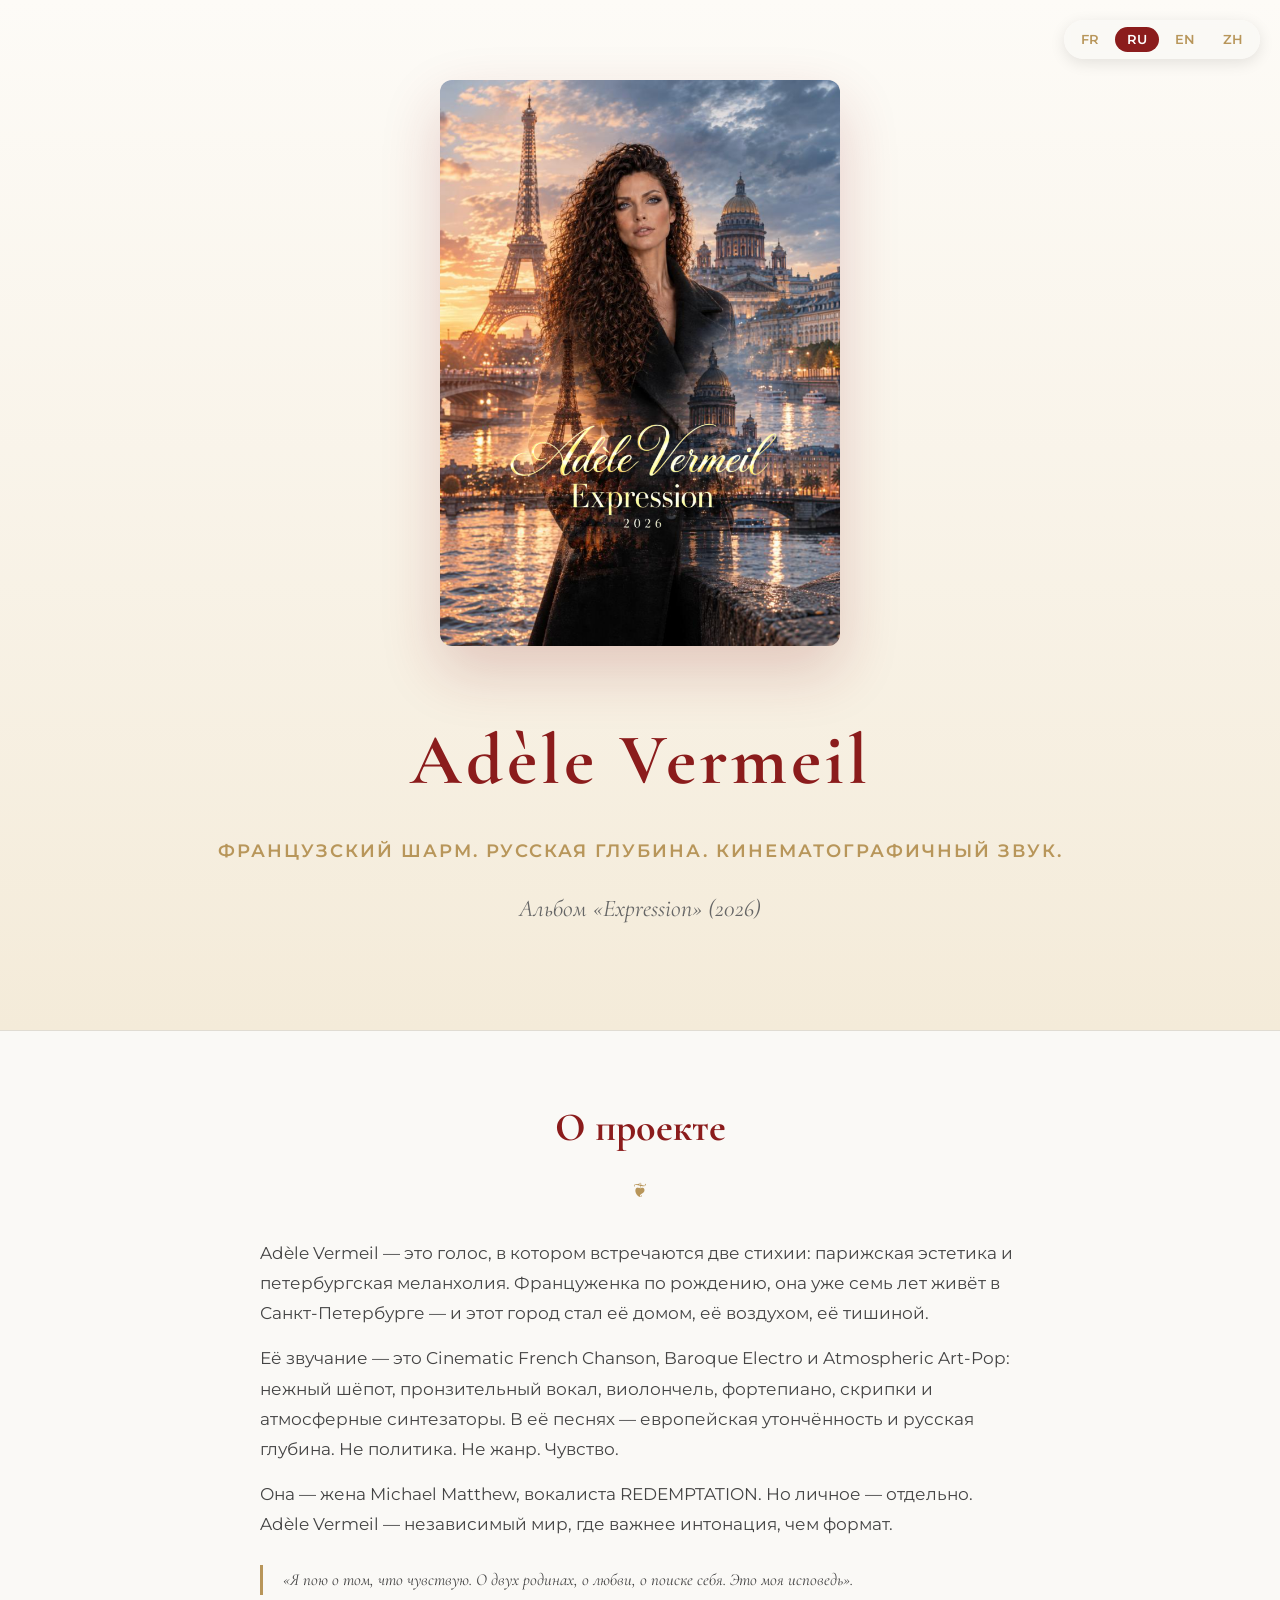
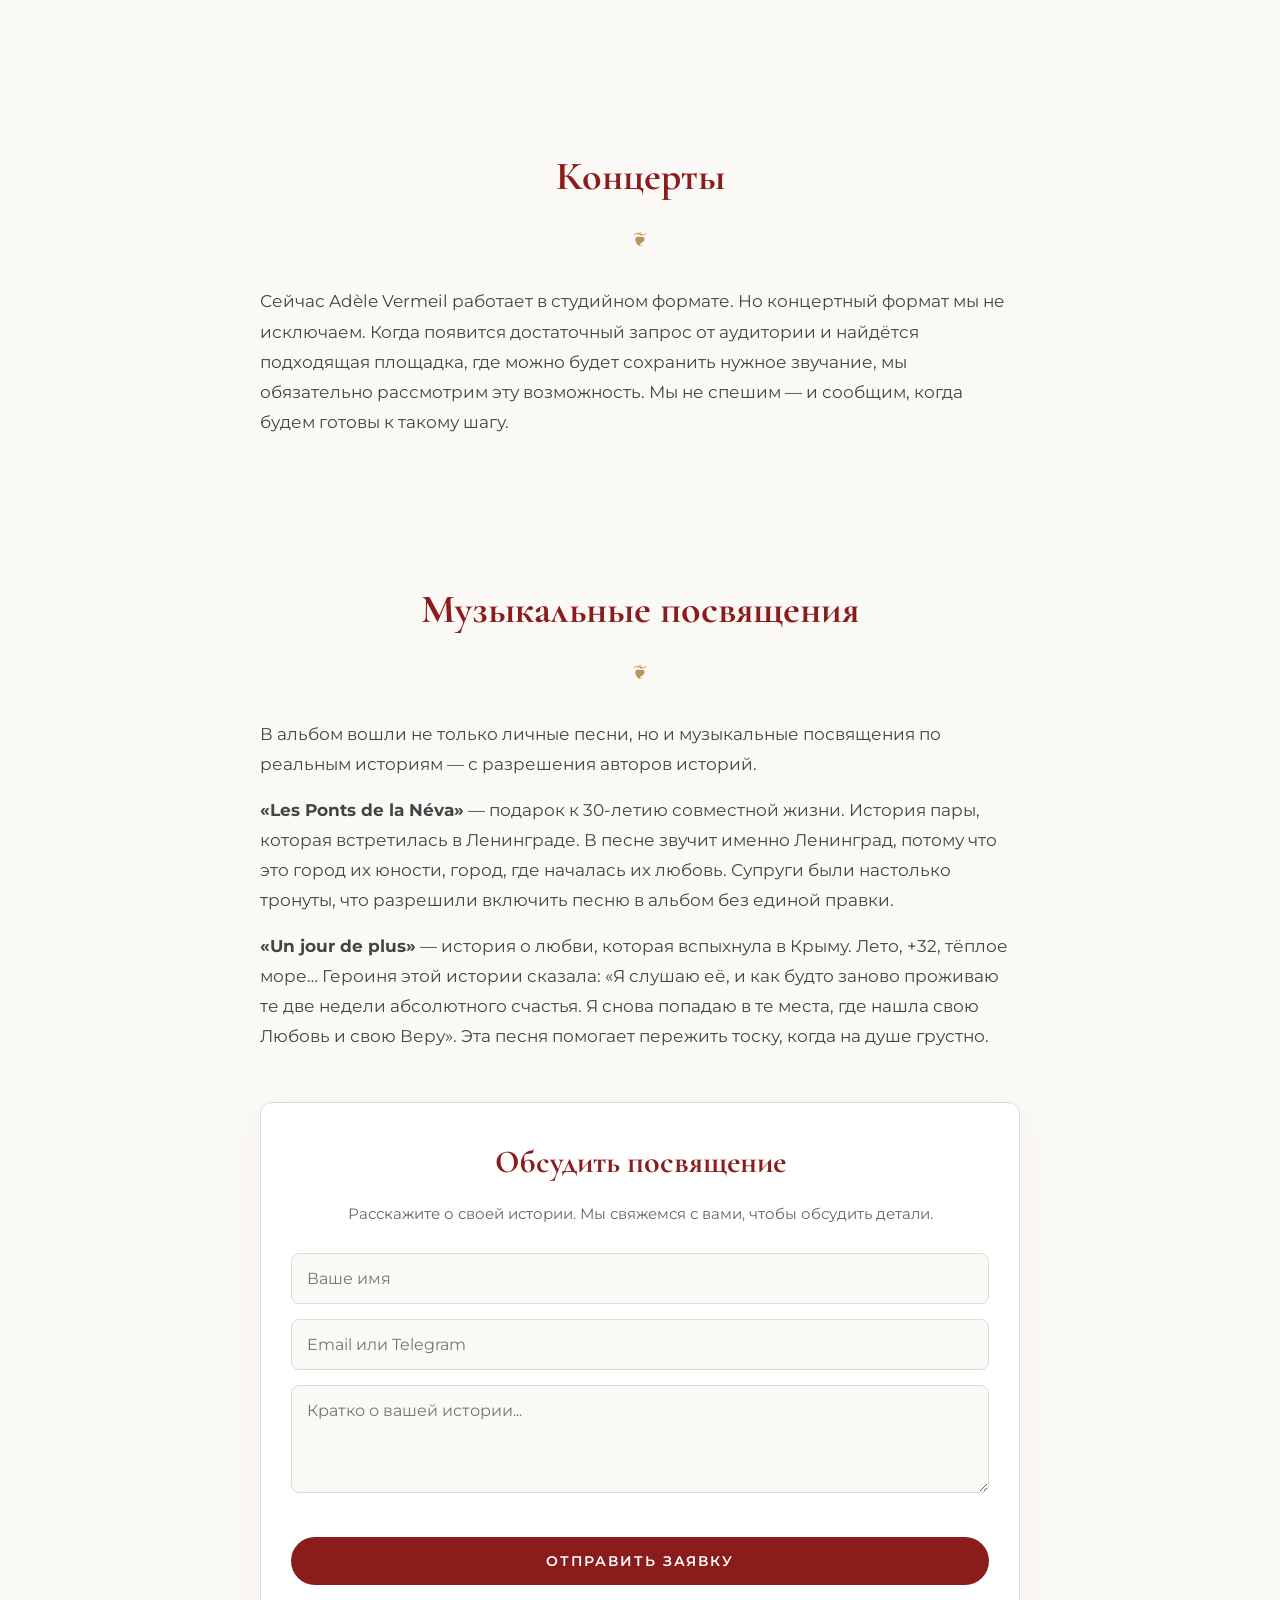
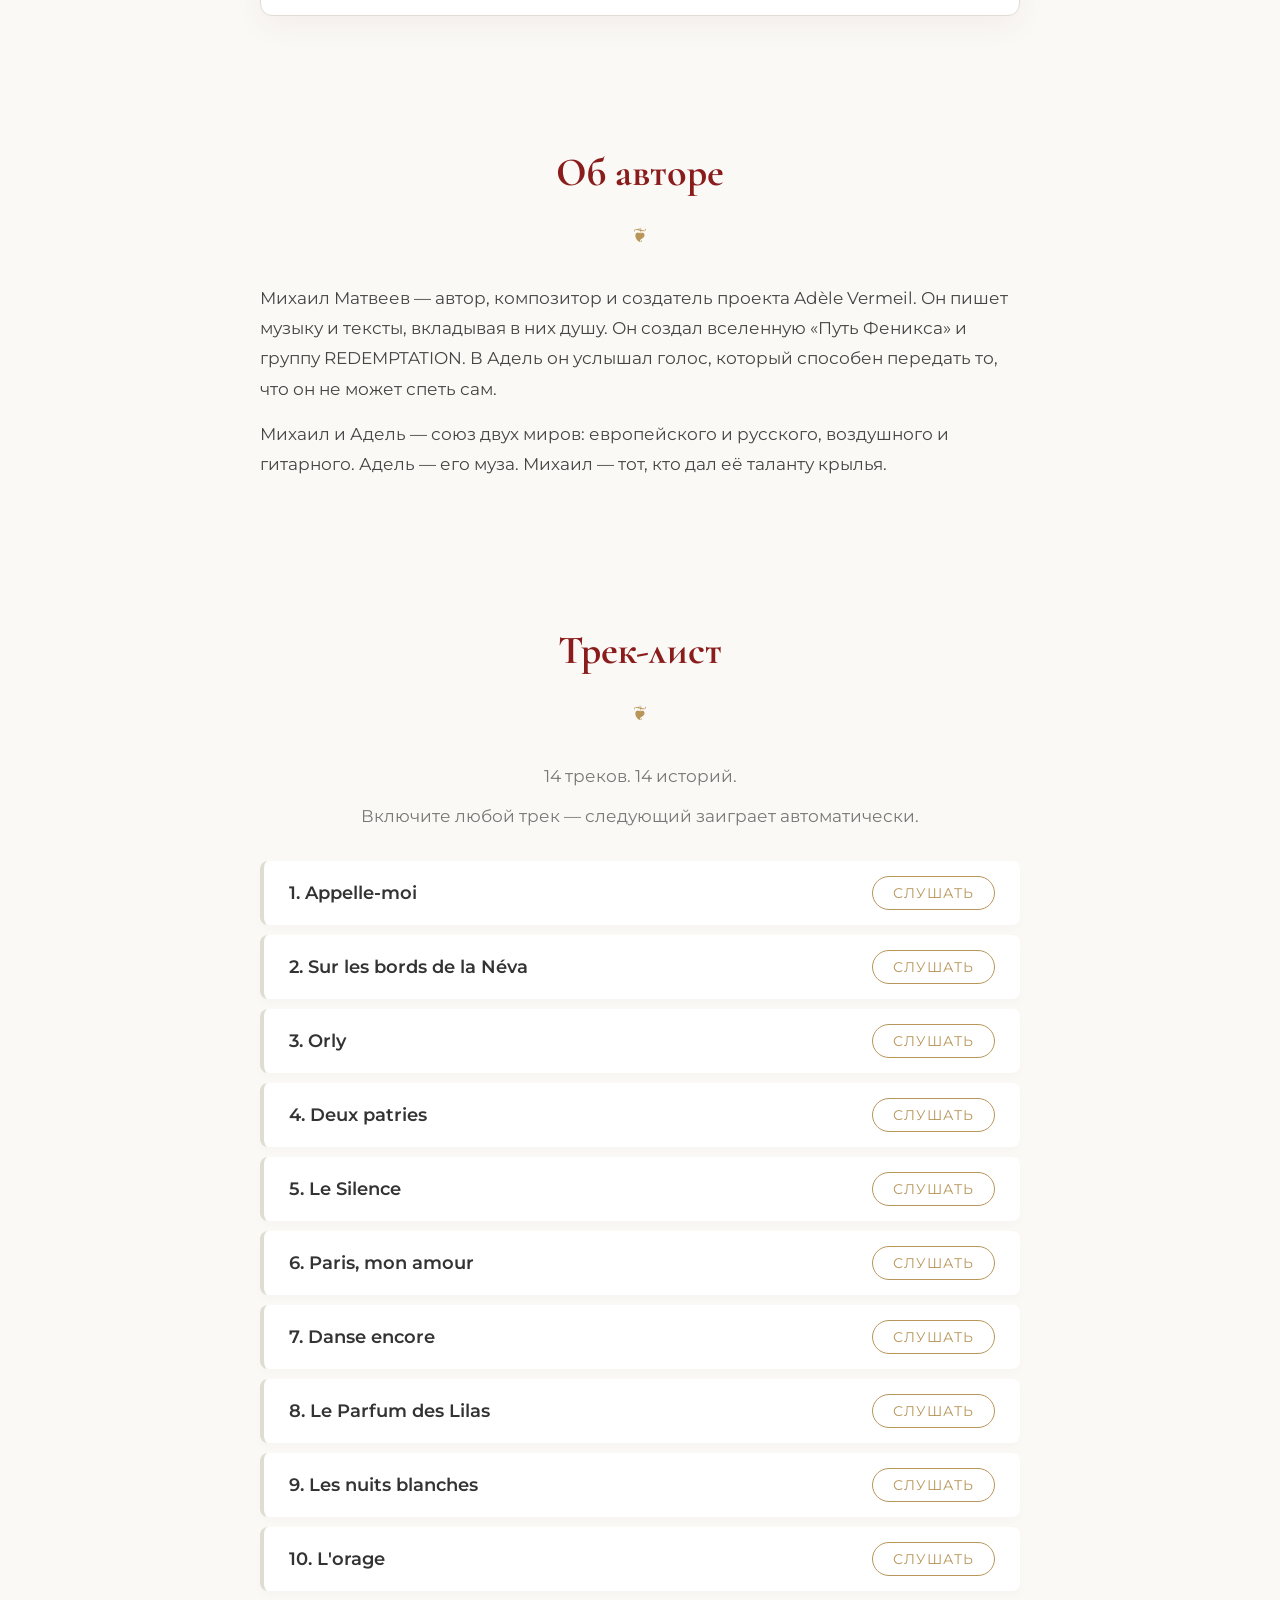
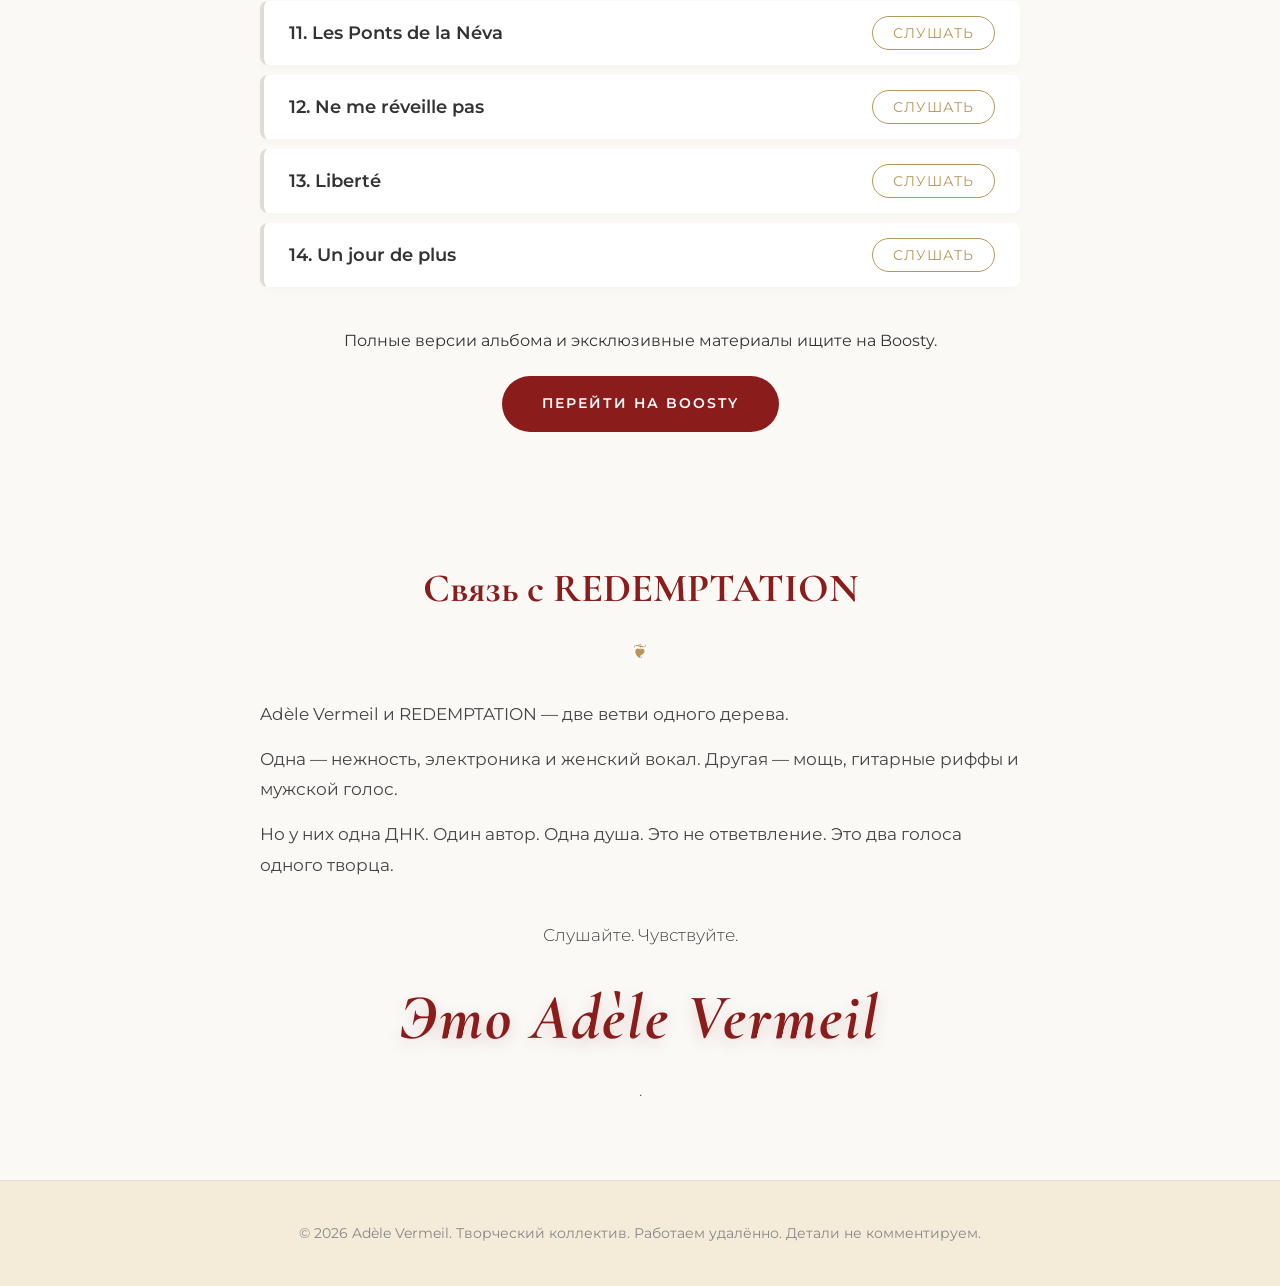
==== index.html @ e36bbd8a "Update index.html Замена кода" ====
<!DOCTYPE html>
<html lang="ru">
<head>
  <meta charset="UTF-8">
  <meta name="viewport" content="width=device-width, initial-scale=1.0">
  <title>Adèle Vermeil — Expression</title>
  <link rel="stylesheet" href="style.css">
  <link href="https://fonts.googleapis.com/css2?family=Cormorant+Garamond:ital,wght@0,400;0,600;1,400&family=Montserrat:wght@300;400;600&display=swap" rel="stylesheet">
</head>
<body>

  <div class="lang-switcher">
    <button onclick="setLanguage('fr')" id="btn-fr">FR</button>
    <button onclick="setLanguage('ru')" id="btn-ru" class="active">RU</button>
    <button onclick="setLanguage('en')" id="btn-en">EN</button>
    <button onclick="setLanguage('zh')" id="btn-zh">ZH</button>
  </div>

  <header class="hero">
    <div class="hero-content">
      <img src="images/Album cover Adele.png" alt="Adèle Vermeil" class="album-cover">
      <h1>Adèle Vermeil</h1>
      <p class="tagline" data-i18n="heroTagline">Французский шарм. Русская глубина. Кинематографичный звук.</p>
      <p class="album-title" data-i18n="albumTitle">Альбом «Expression» (2026)</p>
    </div>
  </header>

  <section id="about">
    <h2 data-i18n="aboutTitle">О проекте</h2>
    <div class="text-content">
      <p data-i18n="aboutP1">Adèle Vermeil — это голос, в котором встречаются две стихии: парижская эстетика и петербургская меланхолия. Француженка по рождению, она уже семь лет живёт в Санкт-Петербурге — и этот город стал её домом, её воздухом, её тишиной.</p>
      <p data-i18n="aboutP2">Её звучание — это Cinematic French Chanson, Baroque Electro и Atmospheric Art-Pop: нежный шёпот, пронзительный вокал, виолончель, фортепиано, скрипки и атмосферные синтезаторы. В её песнях — европейская утончённость и русская глубина. Не политика. Не жанр. Чувство.</p>
      <p data-i18n="aboutP3">Она — жена Michael Matthew, вокалиста REDEMPTATION. Но личное — отдельно. Adèle Vermeil — независимый мир, где важнее интонация, чем формат.</p>
      <div class="quote-box">
        <p data-i18n="aboutQuote">«Я пою о том, что чувствую. О двух родинах, о любви, о поиске себя. Это моя исповедь».</p>
      </div>
    </div>
  </section>

  <section id="concerts">
    <h2 data-i18n="concertsTitle">Концерты</h2>
    <div class="text-content">
      <p data-i18n="concertsP1">Сейчас Adèle Vermeil работает в студийном формате. Но концертный формат мы не исключаем. Когда появится достаточный запрос от аудитории и найдётся подходящая площадка, где можно будет сохранить нужное звучание, мы обязательно рассмотрим эту возможность. Мы не спешим — и сообщим, когда будем готовы к такому шагу.</p>
    </div>
  </section>

  <section id="dedications">
    <h2 data-i18n="dedicationsTitle">Музыкальные посвящения</h2>
    <div class="text-content">
      <p data-i18n="dedicationsP1">В альбом вошли не только личные песни, но и музыкальные посвящения по реальным историям — с разрешения авторов историй.</p>
      <p><strong>«Les Ponts de la Néva»</strong> — <span data-i18n="dedicationsP2">подарок к 30-летию совместной жизни. История пары, которая встретилась в Ленинграде. В песне звучит именно Ленинград, потому что это город их юности, город, где началась их любовь. Супруги были настолько тронуты, что разрешили включить песню в альбом без единой правки.</span></p>
      <p><strong>«Un jour de plus»</strong> — <span data-i18n="dedicationsP3">история о любви, которая вспыхнула в Крыму. Лето, +32, тёплое море… Героиня этой истории сказала: «Я слушаю её, и как будто заново проживаю те две недели абсолютного счастья. Я снова попадаю в те места, где нашла свою Любовь и свою Веру». Эта песня помогает пережить тоску, когда на душе грустно.</span></p>
    </div>

    <div class="order-form">
      <h3 data-i18n="formTitle">Обсудить посвящение</h3>
      <p data-i18n="formDesc">Расскажите о своей истории. Мы свяжемся с вами, чтобы обсудить детали.</p>
      
      <!-- Замени adele.vermeil@example.com на свою реальную почту! -->
      <form action="https://formsubmit.co/adele.vermeil@example.com" method="POST">
        <input type="hidden" name="_captcha" value="false">
        <input type="hidden" name="_subject" value="Новая заявка на музыкальное посвящение!">
        
        <div class="form-group">
          <input type="text" name="Имя" data-i18n-placeholder="formName" placeholder="Ваше имя" required>
        </div>
        <div class="form-group">
          <input type="text" name="Контакт" data-i18n-placeholder="formContact" placeholder="Email или Telegram" required>
        </div>
        <div class="form-group">
          <textarea name="История" data-i18n-placeholder="formStory" placeholder="Кратко о вашей истории..." rows="4" required></textarea>
        </div>
        <button type="submit" class="cta-button" data-i18n="formBtn">Отправить заявку</button>
      </form>
    </div>
  </section>

  <section id="author">
    <h2 data-i18n="authorTitle">Об авторе</h2>
    <div class="text-content">
      <p data-i18n="authorP1">Михаил Матвеев — автор, композитор и создатель проекта Adèle Vermeil. Он пишет музыку и тексты, вкладывая в них душу. Он создал вселенную «Путь Феникса» и группу REDEMPTATION. В Адель он услышал голос, который способен передать то, что он не может спеть сам.</p>
      <p data-i18n="authorP2">Михаил и Адель — союз двух миров: европейского и русского, воздушного и гитарного. Адель — его муза. Михаил — тот, кто дал её таланту крылья.</p>
    </div>
  </section>

  <section id="tracks">
    <h2 data-i18n="tracksTitle">Трек-лист</h2>
    <p class="section-subtitle" data-i18n="tracksSubtitle">14 треков. 14 историй.</p>
    <p class="section-subtitle" style="margin-bottom: 30px;" data-i18n="tracksHint">Включите любой трек — следующий заиграет автоматически.</p>
    
    <div id="track-list"></div>

    <div class="boosty-link">
      <p data-i18n="boostyText">Полные версии альбома и эксклюзивные материалы ищите на Boosty.</p>
      <a href="https://boosty.to/adele-vermeil" target="_blank" class="cta-button" data-i18n="boostyBtn">Перейти на Boosty</a>
    </div>
  </section>

  <section id="connection">
    <h2 data-i18n="connectionTitle">Связь с REDEMPTATION</h2>
    <div class="text-content">
      <p data-i18n="connectionP1">Adèle Vermeil и REDEMPTATION — две ветви одного дерева.</p>
      <p data-i18n="connectionP2">Одна — нежность, электроника и женский вокал. Другая — мощь, гитарные риффы и мужской голос.</p>
      <p data-i18n="connectionP3">Но у них одна ДНК. Один автор. Одна душа. Это не ответвление. Это два голоса одного творца.</p>
      <p class="highlight-text" data-i18n="connectionP4">Слушайте. Чувствуйте. <span class="signature">Это Adèle Vermeil</span>.</p>
    </div>
  </section>

  <footer>
    <p data-i18n="footerText">© 2026 Adèle Vermeil. Творческий коллектив. Работаем удалённо. Детали не комментируем.</p>
  </footer>

  <script src="translations.js"></script>
  <script src="songs.js"></script>
</body>
</html>
---- style.css ----
/* Adèle Vermeil — Airy, Crimson & Gold Style */
* { margin: 0; padding: 0; box-sizing: border-box; }

body {
  background: #faf9f6;
  color: #333;
  font-family: 'Montserrat', sans-serif;
  line-height: 1.8;
  overflow-x: hidden;
}

/* Переключатель языков */
.lang-switcher {
  position: fixed;
  top: 20px;
  right: 20px;
  z-index: 100;
  background: rgba(250, 249, 246, 0.9);
  padding: 5px;
  border-radius: 20px;
  box-shadow: 0 4px 15px rgba(0,0,0,0.1);
  backdrop-filter: blur(5px);
}

.lang-switcher button {
  background: transparent;
  border: none;
  padding: 5px 12px;
  font-family: 'Montserrat', sans-serif;
  font-size: 0.8rem;
  font-weight: 600;
  color: #b8965a;
  cursor: pointer;
  border-radius: 15px;
  transition: all 0.3s;
}

.lang-switcher button.active { background: #8b1c1c; color: #fff; }

/* Шапка */
header.hero {
  text-align: center;
  padding: 80px 20px 100px;
  background: linear-gradient(180deg, #fdfbf7 0%, #f4ebd9 100%);
  border-bottom: 1px solid #e0dcd3;
}

.album-cover {
  max-width: 400px;
  width: 100%;
  border-radius: 12px;
  box-shadow: 0 25px 60px rgba(139, 28, 28, 0.2);
  margin-bottom: 40px;
  transition: transform 0.3s ease;
}

.album-cover:hover { transform: scale(1.02); }

h1 {
  font-family: 'Cormorant Garamond', serif;
  font-size: 4.5rem;
  color: #8b1c1c;
  letter-spacing: 4px;
  margin-bottom: 10px;
}

.tagline { font-size: 1.1rem; color: #b8965a; letter-spacing: 2px; text-transform: uppercase; margin-bottom: 20px; font-weight: 600; }

.album-title { font-family: 'Cormorant Garamond', serif; font-style: italic; font-size: 1.5rem; color: #666; }

/* Общие секции */
section {
  max-width: 800px;
  margin: 0 auto;
  padding: 60px 20px;
}

h2 {
  font-family: 'Cormorant Garamond', serif;
  font-size: 2.5rem;
  color: #8b1c1c;
  text-align: center;
  margin-bottom: 30px;
  position: relative;
}

h2::after {
  content: "❦";
  display: block;
  color: #b8965a;
  font-size: 1.2rem;
  margin-top: 10px;
}

.text-content p {
  margin-bottom: 15px;
  font-size: 1.05rem;
  color: #444;
  line-height: 1.8;
}

.quote-box {
  border-left: 3px solid #b8965a;
  padding-left: 20px;
  margin: 25px 0;
  font-style: italic;
  font-family: 'Cormorant Garamond', serif;
  font-size: 1.3rem;
  color: #8b1c1c;
}

.highlight-text {
  font-family: 'Montserrat', sans-serif;
  font-size: 1.8rem; 
  color: #333;
  text-align: center;
  margin-top: 40px;
  margin-bottom: 30px;
  line-height: 1.4;
  font-weight: 300;
}

.signature {
  display: block; 
  font-family: 'Cormorant Garamond', serif;
  font-style: italic; 
  font-size: 4rem; 
  font-weight: 700; 
  color: #8b1c1c; 
  letter-spacing: 2px;
  margin-top: 10px;
  text-shadow: 0 5px 15px rgba(139, 28, 28, 0.2);
}

/* Форма заказа */
.order-form {
  margin-top: 50px;
  background: #fff;
  padding: 30px;
  border-radius: 12px;
  border: 1px solid #e0dcd3;
  box-shadow: 0 10px 30px rgba(139, 28, 28, 0.05);
}

.order-form h3 {
  font-family: 'Cormorant Garamond', serif;
  font-size: 2rem;
  color: #8b1c1c;
  text-align: center;
  margin-bottom: 10px;
}

.order-form p {
  text-align: center;
  font-size: 0.95rem;
  color: #666;
  margin-bottom: 25px;
}

.form-group {
  margin-bottom: 15px;
}

.form-group input,
.form-group textarea {
  width: 100%;
  padding: 15px;
  border: 1px solid #e0dcd3;
  border-radius: 8px;
  font-family: 'Montserrat', sans-serif;
  font-size: 1rem;
  color: #333;
  background: #faf9f6;
  transition: border 0.3s;
}

.form-group input:focus,
.form-group textarea:focus {
  outline: none;
  border-color: #8b1c1c;
}

.order-form .cta-button {
  width: 100%;
  cursor: pointer;
  border: none;
  font-family: 'Montserrat', sans-serif;
}

/* Плеер */
.section-subtitle { text-align: center; font-size: 1.05rem; color: #777; margin-bottom: 10px; }

.track {
  display: flex;
  justify-content: space-between;
  align-items: center;
  padding: 15px 25px;
  background: #fff;
  margin-bottom: 10px;
  border-radius: 8px;
  border-left: 4px solid #e0dcd3;
  transition: all 0.3s ease;
  box-shadow: 0 4px 10px rgba(0,0,0,0.02);
}

.track:hover { border-left-color: #8b1c1c; transform: translateX(5px); }

.track-title { font-size: 1.1rem; font-weight: 600; color: #333; }

button.play-btn {
  background: transparent; border: 1px solid #b8965a; color: #b8965a;
  padding: 8px 20px; border-radius: 20px; cursor: pointer;
  font-family: 'Montserrat', sans-serif; font-size: 0.85rem;
  text-transform: uppercase; letter-spacing: 1px; transition: all 0.3s;
  min-width: 120px;
}

button.play-btn:hover, button.play-btn.playing { background: #8b1c1c; color: #fff; border-color: #8b1c1c; }

/* Кнопки */
.boosty-link { text-align: center; margin-top: 40px; }
.cta-button {
  display: inline-block; background: #8b1c1c; color: #fff !important;
  padding: 15px 40px; border-radius: 30px; text-decoration: none;
  font-weight: 600; letter-spacing: 2px; text-transform: uppercase;
  font-size: 0.9rem; transition: background 0.3s; margin-top: 20px;
}
.cta-button:hover { background: #b8965a; }

footer {
  text-align: center; padding: 40px; background: #f4ebd9;
  color: #888; font-size: 0.85rem; border-top: 1px solid #e0dcd3;
}

@media (max-width: 600px) {
  h1 { font-size: 3rem; }
  .album-cover { max-width: 90%; }
  .track { flex-direction: column; gap: 10px; text-align: center; }
  button.play-btn { width: 100%; }
  .signature { font-size: 2.5rem; }
}
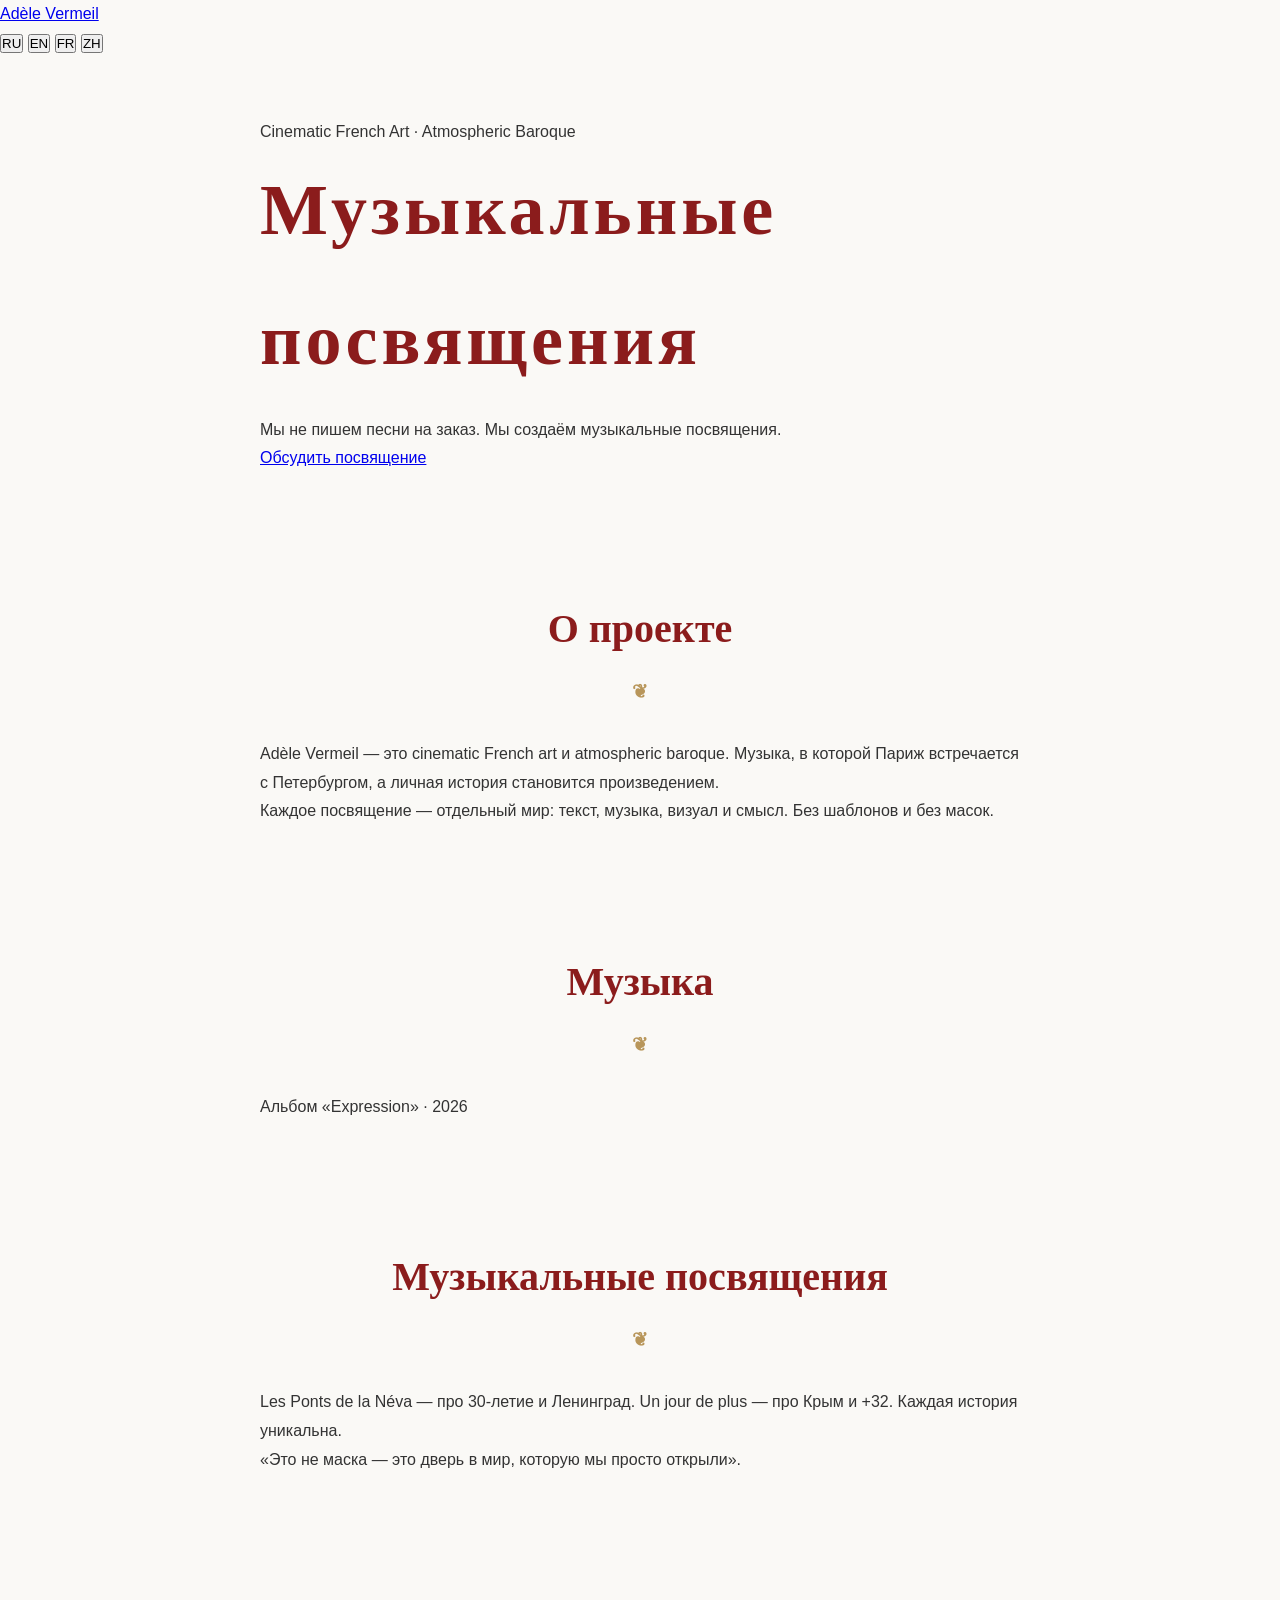
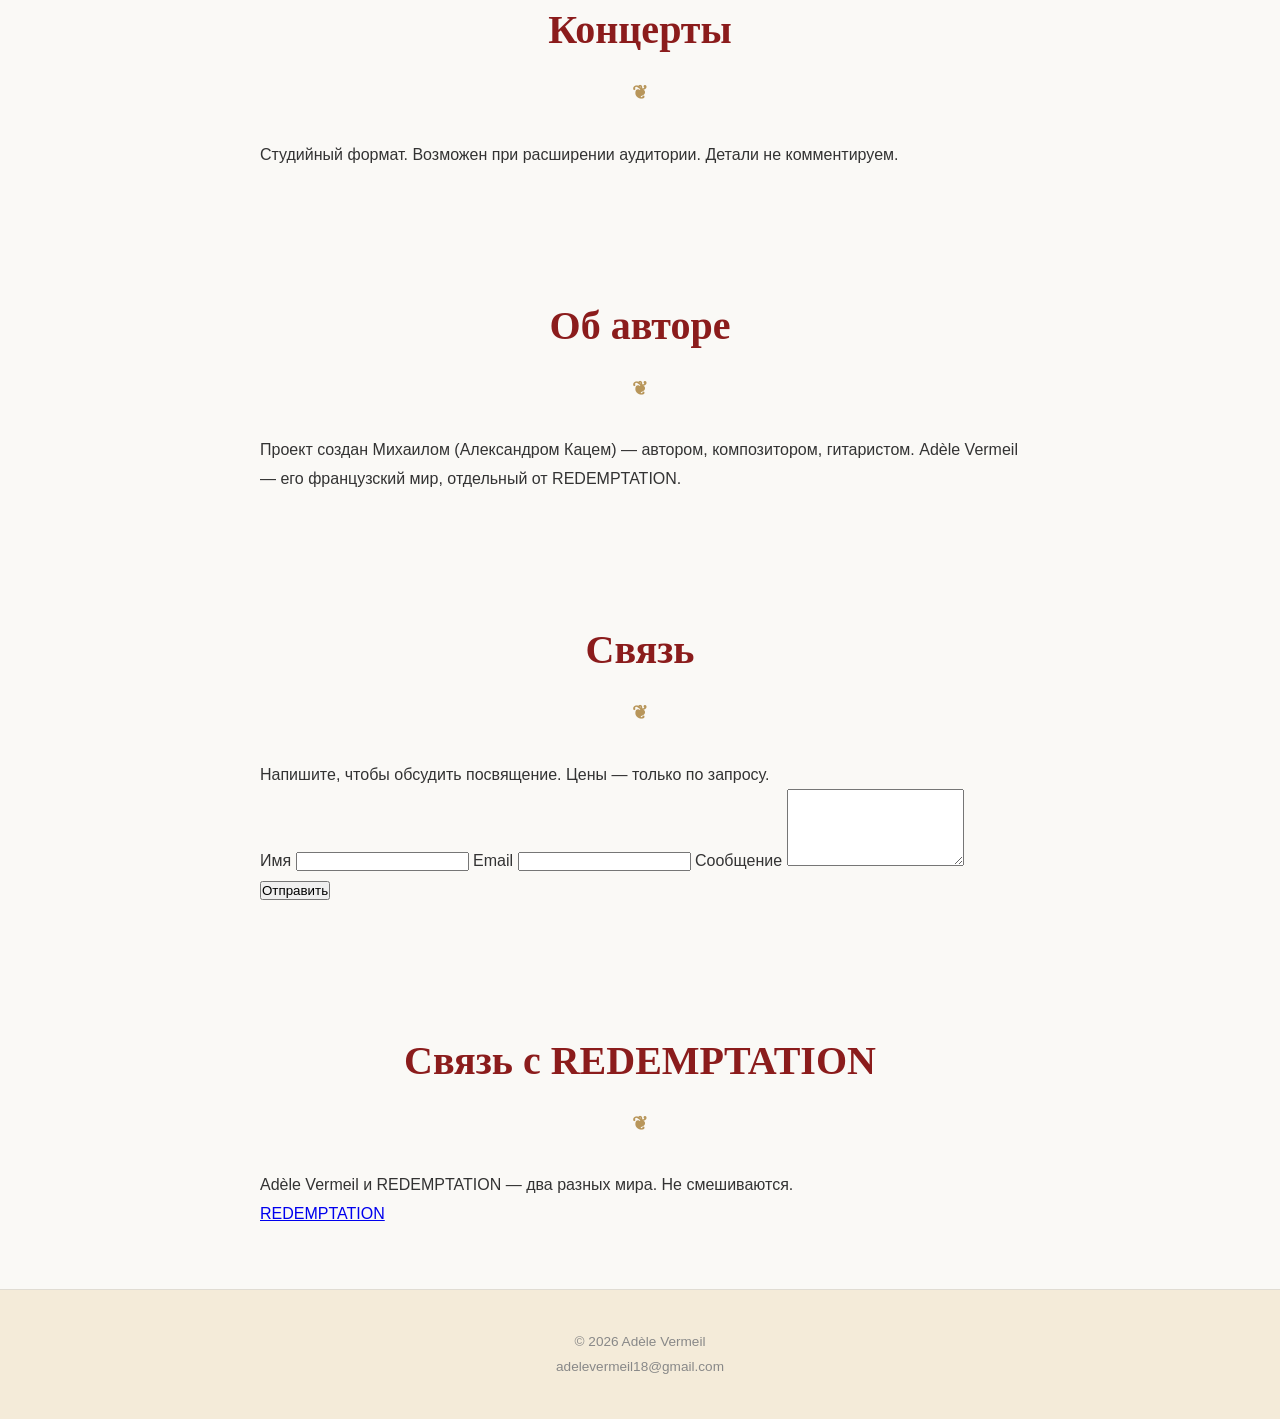
==== commit dc3603c2: "Update index.html Код, замена" ====
--- a/index.html
+++ b/index.html
@@ -3,114 +3,101 @@
 <head>
   <meta charset="UTF-8">
   <meta name="viewport" content="width=device-width, initial-scale=1.0">
-  <title>Adèle Vermeil — Expression</title>
+  <title>Adèle Vermeil — Cinematic French Art</title>
+  <meta name="description" content="Adèle Vermeil — музыкальные посвящения. Cinematic French Art, Atmospheric Baroque.">
   <link rel="stylesheet" href="style.css">
-  <link href="https://fonts.googleapis.com/css2?family=Cormorant+Garamond:ital,wght@0,400;0,600;1,400&family=Montserrat:wght@300;400;600&display=swap" rel="stylesheet">
 </head>
 <body>
 
-  <div class="lang-switcher">
-    <button onclick="setLanguage('fr')" id="btn-fr">FR</button>
-    <button onclick="setLanguage('ru')" id="btn-ru" class="active">RU</button>
-    <button onclick="setLanguage('en')" id="btn-en">EN</button>
-    <button onclick="setLanguage('zh')" id="btn-zh">ZH</button>
-  </div>
+<header class="site-header">
+  <a href="#" class="logo">Adèle Vermeil</a>
+  <nav class="lang-switch" aria-label="Language">
+    <button data-lang="ru" class="active">RU</button>
+    <button data-lang="en">EN</button>
+    <button data-lang="fr">FR</button>
+    <button data-lang="zh">ZH</button>
+  </nav>
+</header>
 
-  <header class="hero">
+<main>
+  <section class="hero">
     <div class="hero-content">
-      <img src="images/Album cover Adele.png" alt="Adèle Vermeil" class="album-cover">
-      <h1>Adèle Vermeil</h1>
-      <p class="tagline" data-i18n="heroTagline">Французский шарм. Русская глубина. Кинематографичный звук.</p>
-      <p class="album-title" data-i18n="albumTitle">Альбом «Expression» (2026)</p>
-    </div>
-  </header>
-
-  <section id="about">
-    <h2 data-i18n="aboutTitle">О проекте</h2>
-    <div class="text-content">
-      <p data-i18n="aboutP1">Adèle Vermeil — это голос, в котором встречаются две стихии: парижская эстетика и петербургская меланхолия. Француженка по рождению, она уже семь лет живёт в Санкт-Петербурге — и этот город стал её домом, её воздухом, её тишиной.</p>
-      <p data-i18n="aboutP2">Её звучание — это Cinematic French Chanson, Baroque Electro и Atmospheric Art-Pop: нежный шёпот, пронзительный вокал, виолончель, фортепиано, скрипки и атмосферные синтезаторы. В её песнях — европейская утончённость и русская глубина. Не политика. Не жанр. Чувство.</p>
-      <p data-i18n="aboutP3">Она — жена Michael Matthew, вокалиста REDEMPTATION. Но личное — отдельно. Adèle Vermeil — независимый мир, где важнее интонация, чем формат.</p>
-      <div class="quote-box">
-        <p data-i18n="aboutQuote">«Я пою о том, что чувствую. О двух родинах, о любви, о поиске себя. Это моя исповедь».</p>
-      </div>
+      <p class="eyebrow" data-i18n="hero.eyebrow">Cinematic French Art · Atmospheric Baroque</p>
+      <h1 data-i18n="hero.title">Музыкальные посвящения</h1>
+      <p class="hero-text" data-i18n="hero.text">Мы не пишем песни на заказ. Мы создаём музыкальные посвящения.</p>
+      <a href="#contact" class="btn" data-i18n="hero.btn">Обсудить посвящение</a>
     </div>
   </section>
 
-  <section id="concerts">
-    <h2 data-i18n="concertsTitle">Концерты</h2>
-    <div class="text-content">
-      <p data-i18n="concertsP1">Сейчас Adèle Vermeil работает в студийном формате. Но концертный формат мы не исключаем. Когда появится достаточный запрос от аудитории и найдётся подходящая площадка, где можно будет сохранить нужное звучание, мы обязательно рассмотрим эту возможность. Мы не спешим — и сообщим, когда будем готовы к такому шагу.</p>
-    </div>
+  <section id="about" class="section">
+    <h2 data-i18n="about.title">О проекте</h2>
+    <p data-i18n="about.text1">Adèle Vermeil — это cinematic French art и atmospheric baroque. Музыка, в которой Париж встречается с Петербургом, а личная история становится произведением.</p>
+    <p data-i18n="about.text2">Каждое посвящение — отдельный мир: текст, музыка, визуал и смысл. Без шаблонов и без масок.</p>
   </section>
 
-  <section id="dedications">
-    <h2 data-i18n="dedicationsTitle">Музыкальные посвящения</h2>
-    <div class="text-content">
-      <p data-i18n="dedicationsP1">В альбом вошли не только личные песни, но и музыкальные посвящения по реальным историям — с разрешения авторов историй.</p>
-      <p><strong>«Les Ponts de la Néva»</strong> — <span data-i18n="dedicationsP2">подарок к 30-летию совместной жизни. История пары, которая встретилась в Ленинграде. В песне звучит именно Ленинград, потому что это город их юности, город, где началась их любовь. Супруги были настолько тронуты, что разрешили включить песню в альбом без единой правки.</span></p>
-      <p><strong>«Un jour de plus»</strong> — <span data-i18n="dedicationsP3">история о любви, которая вспыхнула в Крыму. Лето, +32, тёплое море… Героиня этой истории сказала: «Я слушаю её, и как будто заново проживаю те две недели абсолютного счастья. Я снова попадаю в те места, где нашла свою Любовь и свою Веру». Эта песня помогает пережить тоску, когда на душе грустно.</span></p>
-    </div>
-
-    <div class="order-form">
-      <h3 data-i18n="formTitle">Обсудить посвящение</h3>
-      <p data-i18n="formDesc">Расскажите о своей истории. Мы свяжемся с вами, чтобы обсудить детали.</p>
-      
-      <!-- Замени adele.vermeil@example.com на свою реальную почту! -->
-      <form action="https://formsubmit.co/adele.vermeil@example.com" method="POST">
-        <input type="hidden" name="_captcha" value="false">
-        <input type="hidden" name="_subject" value="Новая заявка на музыкальное посвящение!">
-        
-        <div class="form-group">
-          <input type="text" name="Имя" data-i18n-placeholder="formName" placeholder="Ваше имя" required>
-        </div>
-        <div class="form-group">
-          <input type="text" name="Контакт" data-i18n-placeholder="formContact" placeholder="Email или Telegram" required>
-        </div>
-        <div class="form-group">
-          <textarea name="История" data-i18n-placeholder="formStory" placeholder="Кратко о вашей истории..." rows="4" required></textarea>
-        </div>
-        <button type="submit" class="cta-button" data-i18n="formBtn">Отправить заявку</button>
-      </form>
-    </div>
+  <section id="music" class="section">
+    <h2 data-i18n="music.title">Музыка</h2>
+    <p data-i18n="music.subtitle">Альбом «Expression» · 2026</p>
+    <div id="songs-list" class="songs-list"></div>
   </section>
 
-  <section id="author">
-    <h2 data-i18n="authorTitle">Об авторе</h2>
-    <div class="text-content">
-      <p data-i18n="authorP1">Михаил Матвеев — автор, композитор и создатель проекта Adèle Vermeil. Он пишет музыку и тексты, вкладывая в них душу. Он создал вселенную «Путь Феникса» и группу REDEMPTATION. В Адель он услышал голос, который способен передать то, что он не может спеть сам.</p>
-      <p data-i18n="authorP2">Михаил и Адель — союз двух миров: европейского и русского, воздушного и гитарного. Адель — его муза. Михаил — тот, кто дал её таланту крылья.</p>
-    </div>
+  <section id="dedications" class="section">
+    <h2 data-i18n="dedications.title">Музыкальные посвящения</h2>
+    <p data-i18n="dedications.text">Les Ponts de la Néva — про 30-летие и Ленинград. Un jour de plus — про Крым и +32. Каждая история уникальна.</p>
+    <p class="quote" data-i18n="dedications.quote">«Это не маска — это дверь в мир, которую мы просто открыли».</p>
   </section>
 
-  <section id="tracks">
-    <h2 data-i18n="tracksTitle">Трек-лист</h2>
-    <p class="section-subtitle" data-i18n="tracksSubtitle">14 треков. 14 историй.</p>
-    <p class="section-subtitle" style="margin-bottom: 30px;" data-i18n="tracksHint">Включите любой трек — следующий заиграет автоматически.</p>
-    
-    <div id="track-list"></div>
-
-    <div class="boosty-link">
-      <p data-i18n="boostyText">Полные версии альбома и эксклюзивные материалы ищите на Boosty.</p>
-      <a href="https://boosty.to/adele-vermeil" target="_blank" class="cta-button" data-i18n="boostyBtn">Перейти на Boosty</a>
-    </div>
+  <section id="concerts" class="section">
+    <h2 data-i18n="concerts.title">Концерты</h2>
+    <p data-i18n="concerts.text">Студийный формат. Возможен при расширении аудитории. Детали не комментируем.</p>
   </section>
 
-  <section id="connection">
-    <h2 data-i18n="connectionTitle">Связь с REDEMPTATION</h2>
-    <div class="text-content">
-      <p data-i18n="connectionP1">Adèle Vermeil и REDEMPTATION — две ветви одного дерева.</p>
-      <p data-i18n="connectionP2">Одна — нежность, электроника и женский вокал. Другая — мощь, гитарные риффы и мужской голос.</p>
-      <p data-i18n="connectionP3">Но у них одна ДНК. Один автор. Одна душа. Это не ответвление. Это два голоса одного творца.</p>
-      <p class="highlight-text" data-i18n="connectionP4">Слушайте. Чувствуйте. <span class="signature">Это Adèle Vermeil</span>.</p>
-    </div>
+  <section id="author" class="section">
+    <h2 data-i18n="author.title">Об авторе</h2>
+    <p data-i18n="author.text">Проект создан Михаилом (Александром Кацем) — автором, композитором, гитаристом. Adèle Vermeil — его французский мир, отдельный от REDEMPTATION.</p>
   </section>
 
-  <footer>
-    <p data-i18n="footerText">© 2026 Adèle Vermeil. Творческий коллектив. Работаем удалённо. Детали не комментируем.</p>
-  </footer>
+  <section id="contact" class="section">
+    <h2 data-i18n="contact.title">Связь</h2>
+    <p data-i18n="contact.text">Напишите, чтобы обсудить посвящение. Цены — только по запросу.</p>
 
-  <script src="translations.js"></script>
-  <script src="songs.js"></script>
+    <form class="contact-form" action="https://formsubmit.co/adelevermeil18@gmail.com" method="POST">
+      <input type="hidden" name="_subject" value="Adèle Vermeil — заявка с сайта">
+      <input type="hidden" name="_captcha" value="false">
+      <input type="hidden" name="_template" value="table">
+
+      <label>
+        <span data-i18n="form.name">Имя</span>
+        <input type="text" name="name" required>
+      </label>
+
+      <label>
+        <span data-i18n="form.email">Email</span>
+        <input type="email" name="email" required>
+      </label>
+
+      <label>
+        <span data-i18n="form.message">Сообщение</span>
+        <textarea name="message" rows="5" required></textarea>
+      </label>
+
+      <button type="submit" class="btn" data-i18n="form.btn">Отправить</button>
+    </form>
+  </section>
+
+  <section class="section redemptation-link">
+    <h2 data-i18n="redemptation.title">Связь с REDEMPTATION</h2>
+    <p data-i18n="redemptation.text">Adèle Vermeil и REDEMPTATION — два разных мира. Не смешиваются.</p>
+    <a href="https://redemptationofficial-creator.github.io/redemptation-band/" target="_blank" rel="noopener" class="btn btn-outline">REDEMPTATION</a>
+  </section>
+</main>
+
+<footer class="site-footer">
+  <p>© 2026 Adèle Vermeil</p>
+  <p>adelevermeil18@gmail.com</p>
+</footer>
+
+<script src="translations.js"></script>
+<script src="songs.js"></script>
 </body>
 </html>
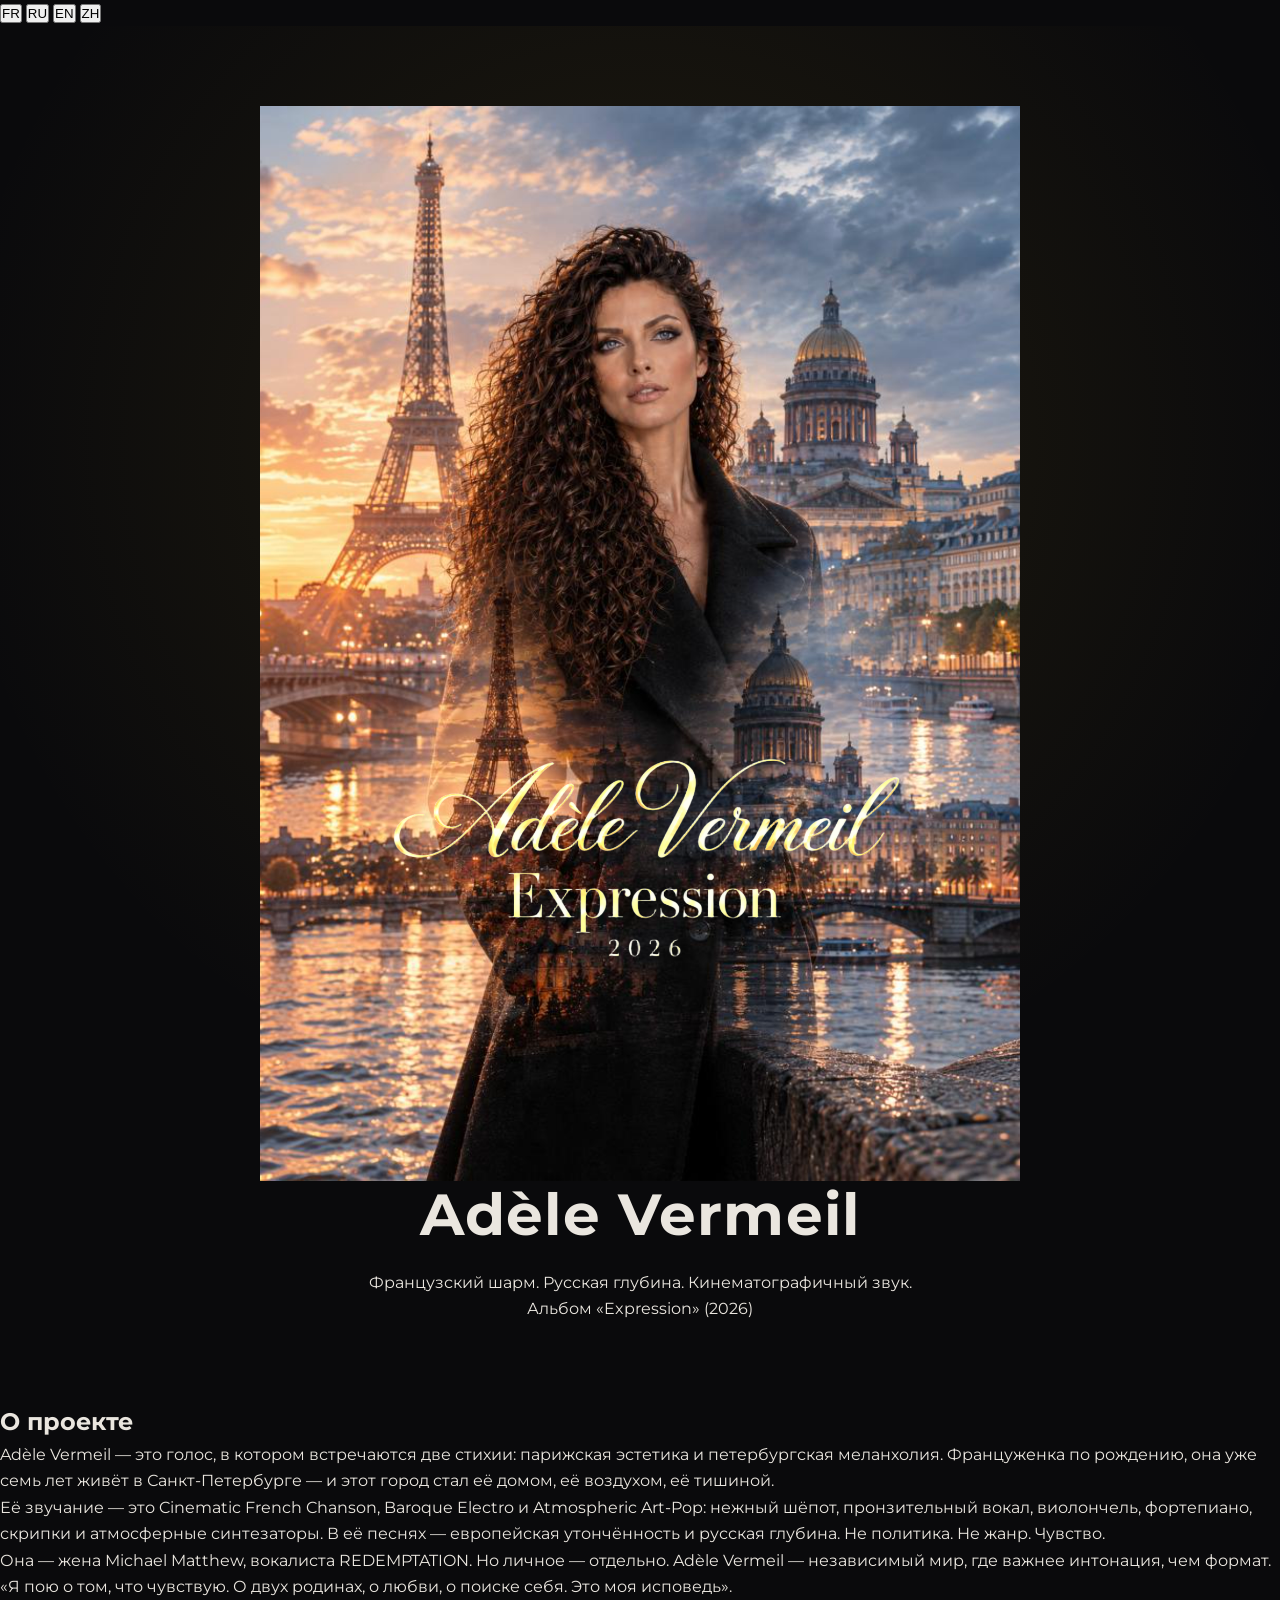
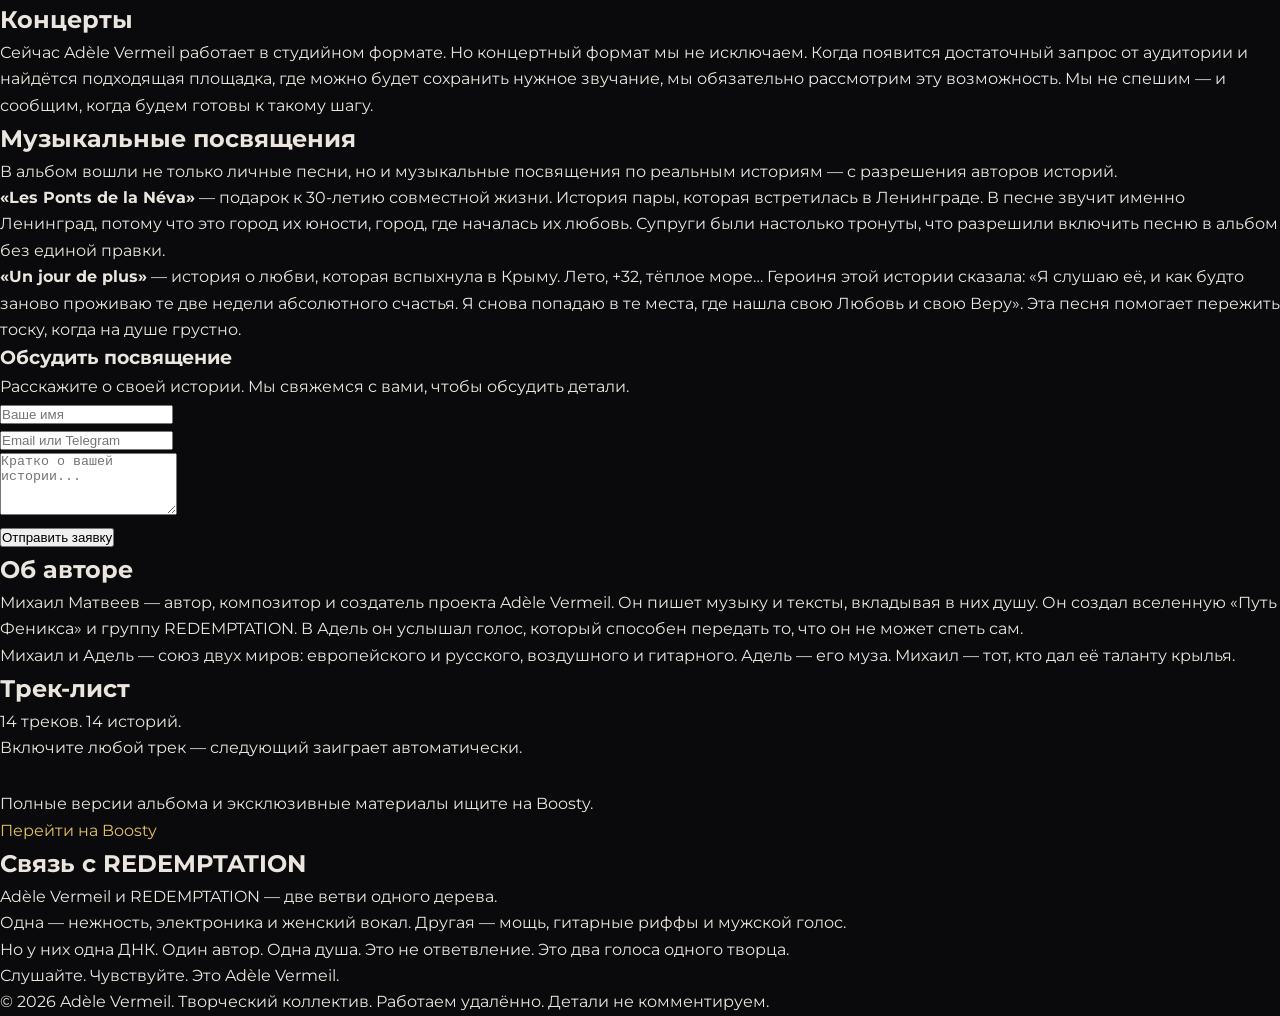
==== commit f50fd5ae: "Update index.html Замена кода" ====
--- a/index.html
+++ b/index.html
@@ -3,101 +3,113 @@
 <head>
   <meta charset="UTF-8">
   <meta name="viewport" content="width=device-width, initial-scale=1.0">
-  <title>Adèle Vermeil — Cinematic French Art</title>
-  <meta name="description" content="Adèle Vermeil — музыкальные посвящения. Cinematic French Art, Atmospheric Baroque.">
+  <title>Adèle Vermeil — Expression</title>
   <link rel="stylesheet" href="style.css">
+  <link href="https://fonts.googleapis.com/css2?family=Cormorant+Garamond:ital,wght@0,400;0,600;1,400&family=Montserrat:wght@300;400;600&display=swap" rel="stylesheet">
 </head>
 <body>
 
-<header class="site-header">
-  <a href="#" class="logo">Adèle Vermeil</a>
-  <nav class="lang-switch" aria-label="Language">
-    <button data-lang="ru" class="active">RU</button>
-    <button data-lang="en">EN</button>
-    <button data-lang="fr">FR</button>
-    <button data-lang="zh">ZH</button>
-  </nav>
-</header>
+  <div class="lang-switcher">
+    <button onclick="setLanguage('fr')" id="btn-fr">FR</button>
+    <button onclick="setLanguage('ru')" id="btn-ru" class="active">RU</button>
+    <button onclick="setLanguage('en')" id="btn-en">EN</button>
+    <button onclick="setLanguage('zh')" id="btn-zh">ZH</button>
+  </div>
 
-<main>
-  <section class="hero">
+  <header class="hero">
     <div class="hero-content">
-      <p class="eyebrow" data-i18n="hero.eyebrow">Cinematic French Art · Atmospheric Baroque</p>
-      <h1 data-i18n="hero.title">Музыкальные посвящения</h1>
-      <p class="hero-text" data-i18n="hero.text">Мы не пишем песни на заказ. Мы создаём музыкальные посвящения.</p>
-      <a href="#contact" class="btn" data-i18n="hero.btn">Обсудить посвящение</a>
+      <img src="images/Album cover Adele.png" alt="Adèle Vermeil" class="album-cover">
+      <h1>Adèle Vermeil</h1>
+      <p class="tagline" data-i18n="heroTagline">Французский шарм. Русская глубина. Кинематографичный звук.</p>
+      <p class="album-title" data-i18n="albumTitle">Альбом «Expression» (2026)</p>
+    </div>
+  </header>
+
+  <section id="about">
+    <h2 data-i18n="aboutTitle">О проекте</h2>
+    <div class="text-content">
+      <p data-i18n="aboutP1">Adèle Vermeil — это голос, в котором встречаются две стихии: парижская эстетика и петербургская меланхолия. Француженка по рождению, она уже семь лет живёт в Санкт-Петербурге — и этот город стал её домом, её воздухом, её тишиной.</p>
+      <p data-i18n="aboutP2">Её звучание — это Cinematic French Chanson, Baroque Electro и Atmospheric Art-Pop: нежный шёпот, пронзительный вокал, виолончель, фортепиано, скрипки и атмосферные синтезаторы. В её песнях — европейская утончённость и русская глубина. Не политика. Не жанр. Чувство.</p>
+      <p data-i18n="aboutP3">Она — жена Michael Matthew, вокалиста REDEMPTATION. Но личное — отдельно. Adèle Vermeil — независимый мир, где важнее интонация, чем формат.</p>
+      <div class="quote-box">
+        <p data-i18n="aboutQuote">«Я пою о том, что чувствую. О двух родинах, о любви, о поиске себя. Это моя исповедь».</p>
+      </div>
     </div>
   </section>
 
-  <section id="about" class="section">
-    <h2 data-i18n="about.title">О проекте</h2>
-    <p data-i18n="about.text1">Adèle Vermeil — это cinematic French art и atmospheric baroque. Музыка, в которой Париж встречается с Петербургом, а личная история становится произведением.</p>
-    <p data-i18n="about.text2">Каждое посвящение — отдельный мир: текст, музыка, визуал и смысл. Без шаблонов и без масок.</p>
+  <section id="concerts">
+    <h2 data-i18n="concertsTitle">Концерты</h2>
+    <div class="text-content">
+      <p data-i18n="concertsP1">Сейчас Adèle Vermeil работает в студийном формате. Но концертный формат мы не исключаем. Когда появится достаточный запрос от аудитории и найдётся подходящая площадка, где можно будет сохранить нужное звучание, мы обязательно рассмотрим эту возможность. Мы не спешим — и сообщим, когда будем готовы к такому шагу.</p>
+    </div>
   </section>
 
-  <section id="music" class="section">
-    <h2 data-i18n="music.title">Музыка</h2>
-    <p data-i18n="music.subtitle">Альбом «Expression» · 2026</p>
-    <div id="songs-list" class="songs-list"></div>
+  <section id="dedications">
+    <h2 data-i18n="dedicationsTitle">Музыкальные посвящения</h2>
+    <div class="text-content">
+      <p data-i18n="dedicationsP1">В альбом вошли не только личные песни, но и музыкальные посвящения по реальным историям — с разрешения авторов историй.</p>
+      <p><strong>«Les Ponts de la Néva»</strong> — <span data-i18n="dedicationsP2">подарок к 30-летию совместной жизни. История пары, которая встретилась в Ленинграде. В песне звучит именно Ленинград, потому что это город их юности, город, где началась их любовь. Супруги были настолько тронуты, что разрешили включить песню в альбом без единой правки.</span></p>
+      <p><strong>«Un jour de plus»</strong> — <span data-i18n="dedicationsP3">история о любви, которая вспыхнула в Крыму. Лето, +32, тёплое море… Героиня этой истории сказала: «Я слушаю её, и как будто заново проживаю те две недели абсолютного счастья. Я снова попадаю в те места, где нашла свою Любовь и свою Веру». Эта песня помогает пережить тоску, когда на душе грустно.</span></p>
+    </div>
+
+    <div class="order-form">
+      <h3 data-i18n="formTitle">Обсудить посвящение</h3>
+      <p data-i18n="formDesc">Расскажите о своей истории. Мы свяжемся с вами, чтобы обсудить детали.</p>
+      
+      <form action="https://formsubmit.co/adelevermeil18@gmail.com" method="POST">
+        <input type="hidden" name="_captcha" value="false">
+        <input type="hidden" name="_subject" value="Новая заявка на музыкальное посвящение!">
+        
+        <div class="form-group">
+          <input type="text" name="Имя" data-i18n-placeholder="formName" placeholder="Ваше имя" required>
+        </div>
+        <div class="form-group">
+          <input type="text" name="Контакт" data-i18n-placeholder="formContact" placeholder="Email или Telegram" required>
+        </div>
+        <div class="form-group">
+          <textarea name="История" data-i18n-placeholder="formStory" placeholder="Кратко о вашей истории..." rows="4" required></textarea>
+        </div>
+        <button type="submit" class="cta-button" data-i18n="formBtn">Отправить заявку</button>
+      </form>
+    </div>
   </section>
 
-  <section id="dedications" class="section">
-    <h2 data-i18n="dedications.title">Музыкальные посвящения</h2>
-    <p data-i18n="dedications.text">Les Ponts de la Néva — про 30-летие и Ленинград. Un jour de plus — про Крым и +32. Каждая история уникальна.</p>
-    <p class="quote" data-i18n="dedications.quote">«Это не маска — это дверь в мир, которую мы просто открыли».</p>
+  <section id="author">
+    <h2 data-i18n="authorTitle">Об авторе</h2>
+    <div class="text-content">
+      <p data-i18n="authorP1">Михаил Матвеев — автор, композитор и создатель проекта Adèle Vermeil. Он пишет музыку и тексты, вкладывая в них душу. Он создал вселенную «Путь Феникса» и группу REDEMPTATION. В Адель он услышал голос, который способен передать то, что он не может спеть сам.</p>
+      <p data-i18n="authorP2">Михаил и Адель — союз двух миров: европейского и русского, воздушного и гитарного. Адель — его муза. Михаил — тот, кто дал её таланту крылья.</p>
+    </div>
   </section>
 
-  <section id="concerts" class="section">
-    <h2 data-i18n="concerts.title">Концерты</h2>
-    <p data-i18n="concerts.text">Студийный формат. Возможен при расширении аудитории. Детали не комментируем.</p>
+  <section id="tracks">
+    <h2 data-i18n="tracksTitle">Трек-лист</h2>
+    <p class="section-subtitle" data-i18n="tracksSubtitle">14 треков. 14 историй.</p>
+    <p class="section-subtitle" style="margin-bottom: 30px;" data-i18n="tracksHint">Включите любой трек — следующий заиграет автоматически.</p>
+    
+    <div id="track-list"></div>
+
+    <div class="boosty-link">
+      <p data-i18n="boostyText">Полные версии альбома и эксклюзивные материалы ищите на Boosty.</p>
+      <a href="https://boosty.to/adele-vermeil" target="_blank" class="cta-button" data-i18n="boostyBtn">Перейти на Boosty</a>
+    </div>
   </section>
 
-  <section id="author" class="section">
-    <h2 data-i18n="author.title">Об авторе</h2>
-    <p data-i18n="author.text">Проект создан Михаилом (Александром Кацем) — автором, композитором, гитаристом. Adèle Vermeil — его французский мир, отдельный от REDEMPTATION.</p>
+  <section id="connection">
+    <h2 data-i18n="connectionTitle">Связь с REDEMPTATION</h2>
+    <div class="text-content">
+      <p data-i18n="connectionP1">Adèle Vermeil и REDEMPTATION — две ветви одного дерева.</p>
+      <p data-i18n="connectionP2">Одна — нежность, электроника и женский вокал. Другая — мощь, гитарные риффы и мужской голос.</p>
+      <p data-i18n="connectionP3">Но у них одна ДНК. Один автор. Одна душа. Это не ответвление. Это два голоса одного творца.</p>
+      <p class="highlight-text" data-i18n="connectionP4">Слушайте. Чувствуйте. <span class="signature">Это Adèle Vermeil</span>.</p>
+    </div>
   </section>
 
-  <section id="contact" class="section">
-    <h2 data-i18n="contact.title">Связь</h2>
-    <p data-i18n="contact.text">Напишите, чтобы обсудить посвящение. Цены — только по запросу.</p>
+  <footer>
+    <p data-i18n="footerText">© 2026 Adèle Vermeil. Творческий коллектив. Работаем удалённо. Детали не комментируем.</p>
+  </footer>
 
-    <form class="contact-form" action="https://formsubmit.co/adelevermeil18@gmail.com" method="POST">
-      <input type="hidden" name="_subject" value="Adèle Vermeil — заявка с сайта">
-      <input type="hidden" name="_captcha" value="false">
-      <input type="hidden" name="_template" value="table">
-
-      <label>
-        <span data-i18n="form.name">Имя</span>
-        <input type="text" name="name" required>
-      </label>
-
-      <label>
-        <span data-i18n="form.email">Email</span>
-        <input type="email" name="email" required>
-      </label>
-
-      <label>
-        <span data-i18n="form.message">Сообщение</span>
-        <textarea name="message" rows="5" required></textarea>
-      </label>
-
-      <button type="submit" class="btn" data-i18n="form.btn">Отправить</button>
-    </form>
-  </section>
-
-  <section class="section redemptation-link">
-    <h2 data-i18n="redemptation.title">Связь с REDEMPTATION</h2>
-    <p data-i18n="redemptation.text">Adèle Vermeil и REDEMPTATION — два разных мира. Не смешиваются.</p>
-    <a href="https://redemptationofficial-creator.github.io/redemptation-band/" target="_blank" rel="noopener" class="btn btn-outline">REDEMPTATION</a>
-  </section>
-</main>
-
-<footer class="site-footer">
-  <p>© 2026 Adèle Vermeil</p>
-  <p>adelevermeil18@gmail.com</p>
-</footer>
-
-<script src="translations.js"></script>
-<script src="songs.js"></script>
+  <script src="translations.js"></script>
+  <script src="songs.js"></script>
 </body>
 </html>
--- a/style.css
+++ b/style.css
@@ -1,241 +1,216 @@
-/* Adèle Vermeil — Airy, Crimson & Gold Style */
-* { margin: 0; padding: 0; box-sizing: border-box; }
-
-body {
-  background: #faf9f6;
-  color: #333;
-  font-family: 'Montserrat', sans-serif;
-  line-height: 1.8;
-  overflow-x: hidden;
-}
-
-/* Переключатель языков */
-.lang-switcher {
-  position: fixed;
-  top: 20px;
-  right: 20px;
-  z-index: 100;
-  background: rgba(250, 249, 246, 0.9);
-  padding: 5px;
-  border-radius: 20px;
-  box-shadow: 0 4px 15px rgba(0,0,0,0.1);
-  backdrop-filter: blur(5px);
-}
-
-.lang-switcher button {
-  background: transparent;
-  border: none;
-  padding: 5px 12px;
-  font-family: 'Montserrat', sans-serif;
-  font-size: 0.8rem;
-  font-weight: 600;
-  color: #b8965a;
-  cursor: pointer;
-  border-radius: 15px;
-  transition: all 0.3s;
-}
-
-.lang-switcher button.active { background: #8b1c1c; color: #fff; }
-
-/* Шапка */
-header.hero {
-  text-align: center;
-  padding: 80px 20px 100px;
-  background: linear-gradient(180deg, #fdfbf7 0%, #f4ebd9 100%);
-  border-bottom: 1px solid #e0dcd3;
-}
-
-.album-cover {
-  max-width: 400px;
-  width: 100%;
-  border-radius: 12px;
-  box-shadow: 0 25px 60px rgba(139, 28, 28, 0.2);
-  margin-bottom: 40px;
-  transition: transform 0.3s ease;
-}
-
-.album-cover:hover { transform: scale(1.02); }
-
-h1 {
-  font-family: 'Cormorant Garamond', serif;
-  font-size: 4.5rem;
-  color: #8b1c1c;
-  letter-spacing: 4px;
-  margin-bottom: 10px;
-}
-
-.tagline { font-size: 1.1rem; color: #b8965a; letter-spacing: 2px; text-transform: uppercase; margin-bottom: 20px; font-weight: 600; }
-
-.album-title { font-family: 'Cormorant Garamond', serif; font-style: italic; font-size: 1.5rem; color: #666; }
-
-/* Общие секции */
-section {
-  max-width: 800px;
-  margin: 0 auto;
-  padding: 60px 20px;
-}
-
-h2 {
-  font-family: 'Cormorant Garamond', serif;
-  font-size: 2.5rem;
-  color: #8b1c1c;
-  text-align: center;
-  margin-bottom: 30px;
-  position: relative;
-}
-
-h2::after {
-  content: "❦";
-  display: block;
-  color: #b8965a;
-  font-size: 1.2rem;
-  margin-top: 10px;
-}
-
-.text-content p {
-  margin-bottom: 15px;
-  font-size: 1.05rem;
-  color: #444;
-  line-height: 1.8;
-}
-
-.quote-box {
-  border-left: 3px solid #b8965a;
-  padding-left: 20px;
-  margin: 25px 0;
-  font-style: italic;
-  font-family: 'Cormorant Garamond', serif;
-  font-size: 1.3rem;
-  color: #8b1c1c;
-}
-
-.highlight-text {
-  font-family: 'Montserrat', sans-serif;
-  font-size: 1.8rem; 
-  color: #333;
-  text-align: center;
-  margin-top: 40px;
-  margin-bottom: 30px;
-  line-height: 1.4;
-  font-weight: 300;
-}
-
-.signature {
-  display: block; 
-  font-family: 'Cormorant Garamond', serif;
-  font-style: italic; 
-  font-size: 4rem; 
-  font-weight: 700; 
-  color: #8b1c1c; 
-  letter-spacing: 2px;
-  margin-top: 10px;
-  text-shadow: 0 5px 15px rgba(139, 28, 28, 0.2);
-}
-
-/* Форма заказа */
-.order-form {
-  margin-top: 50px;
-  background: #fff;
-  padding: 30px;
-  border-radius: 12px;
-  border: 1px solid #e0dcd3;
-  box-shadow: 0 10px 30px rgba(139, 28, 28, 0.05);
-}
-
-.order-form h3 {
-  font-family: 'Cormorant Garamond', serif;
-  font-size: 2rem;
-  color: #8b1c1c;
-  text-align: center;
-  margin-bottom: 10px;
-}
-
-.order-form p {
-  text-align: center;
-  font-size: 0.95rem;
-  color: #666;
-  margin-bottom: 25px;
-}
-
-.form-group {
-  margin-bottom: 15px;
-}
-
-.form-group input,
-.form-group textarea {
-  width: 100%;
-  padding: 15px;
-  border: 1px solid #e0dcd3;
-  border-radius: 8px;
-  font-family: 'Montserrat', sans-serif;
-  font-size: 1rem;
-  color: #333;
-  background: #faf9f6;
-  transition: border 0.3s;
-}
-
-.form-group input:focus,
-.form-group textarea:focus {
-  outline: none;
-  border-color: #8b1c1c;
-}
-
-.order-form .cta-button {
-  width: 100%;
-  cursor: pointer;
-  border: none;
-  font-family: 'Montserrat', sans-serif;
-}
-
-/* Плеер */
-.section-subtitle { text-align: center; font-size: 1.05rem; color: #777; margin-bottom: 10px; }
-
-.track {
-  display: flex;
-  justify-content: space-between;
-  align-items: center;
-  padding: 15px 25px;
-  background: #fff;
-  margin-bottom: 10px;
-  border-radius: 8px;
-  border-left: 4px solid #e0dcd3;
-  transition: all 0.3s ease;
-  box-shadow: 0 4px 10px rgba(0,0,0,0.02);
-}
-
-.track:hover { border-left-color: #8b1c1c; transform: translateX(5px); }
-
-.track-title { font-size: 1.1rem; font-weight: 600; color: #333; }
-
-button.play-btn {
-  background: transparent; border: 1px solid #b8965a; color: #b8965a;
-  padding: 8px 20px; border-radius: 20px; cursor: pointer;
-  font-family: 'Montserrat', sans-serif; font-size: 0.85rem;
-  text-transform: uppercase; letter-spacing: 1px; transition: all 0.3s;
-  min-width: 120px;
-}
-
-button.play-btn:hover, button.play-btn.playing { background: #8b1c1c; color: #fff; border-color: #8b1c1c; }
-
-/* Кнопки */
-.boosty-link { text-align: center; margin-top: 40px; }
-.cta-button {
-  display: inline-block; background: #8b1c1c; color: #fff !important;
-  padding: 15px 40px; border-radius: 30px; text-decoration: none;
-  font-weight: 600; letter-spacing: 2px; text-transform: uppercase;
-  font-size: 0.9rem; transition: background 0.3s; margin-top: 20px;
-}
-.cta-button:hover { background: #b8965a; }
-
-footer {
-  text-align: center; padding: 40px; background: #f4ebd9;
-  color: #888; font-size: 0.85rem; border-top: 1px solid #e0dcd3;
-}
-
-@media (max-width: 600px) {
-  h1 { font-size: 3rem; }
-  .album-cover { max-width: 90%; }
-  .track { flex-direction: column; gap: 10px; text-align: center; }
-  button.play-btn { width: 100%; }
-  .signature { font-size: 2.5rem; }
-}
+:root{
+  --bg:#0a0a0c;
+  --bg-soft:#121216;
+  --text:#eae6df;
+  --muted:#a49c8f;
+  --gold:#c9a227;
+  --gold-soft:#e0c060;
+  --line:rgba(201,162,39,.25);
+  --radius:14px;
+  --max:1100px;
+}
+
+*{box-sizing:border-box;margin:0;padding:0}
+
+html{scroll-behavior:smooth}
+
+body{
+  background:var(--bg);
+  color:var(--text);
+  font-family:"Montserrat","Noto Sans",Arial,sans-serif;
+  line-height:1.65;
+  -webkit-font-smoothing:antialiased;
+}
+
+img{max-width:100%;display:block}
+
+a{color:var(--gold-soft);text-decoration:none}
+a:hover{color:var(--gold)}
+
+/* HEADER */
+.site-header{
+  position:sticky;top:0;z-index:50;
+  display:flex;align-items:center;justify-content:space-between;
+  padding:14px 24px;
+  background:rgba(10,10,12,.9);
+  backdrop-filter:blur(10px);
+  border-bottom:1px solid var(--line);
+}
+
+.logo{
+  font-size:1.2rem;font-weight:600;letter-spacing:.12em;
+  text-transform:uppercase;color:var(--text);
+}
+
+.lang-switch{display:flex;gap:6px}
+
+.lang-switch button{
+  background:transparent;border:1px solid var(--line);
+  color:var(--muted);font:inherit;font-size:.75rem;
+  padding:4px 10px;border-radius:8px;cursor:pointer;
+  transition:.2s;
+}
+.lang-switch button:hover{color:var(--text);border-color:var(--gold)}
+.lang-switch button.active{
+  color:var(--bg);background:var(--gold);border-color:var(--gold);
+  font-weight:600;
+}
+
+/* HERO */
+.hero{
+  min-height:78vh;display:flex;align-items:center;justify-content:center;
+  text-align:center;padding:80px 24px;
+  background:
+    radial-gradient(circle at 50% 30%, rgba(201,162,39,.12), transparent 60%),
+    var(--bg);
+}
+
+.hero-content{max-width:760px}
+
+.eyebrow{
+  font-size:.8rem;letter-spacing:.22em;text-transform:uppercase;
+  color:var(--gold-soft);margin-bottom:18px;
+}
+
+.hero h1{
+  font-size:clamp(2rem,5vw,3.6rem);
+  font-weight:700;line-height:1.15;letter-spacing:.02em;
+  margin-bottom:22px;
+}
+
+.hero-text{
+  font-size:1.1rem;color:var(--muted);
+  max-width:560px;margin:0 auto 32px;
+}
+
+/* BUTTONS */
+.btn{
+  display:inline-block;
+  padding:13px 30px;
+  background:var(--gold);
+  color:#0a0a0c;
+  font-weight:600;font-size:.9rem;
+  letter-spacing:.06em;text-transform:uppercase;
+  border:none;border-radius:999px;cursor:pointer;
+  transition:.25s;
+}
+.btn:hover{background:var(--gold-soft);transform:translateY(-1px)}
+
+.btn-outline{
+  background:transparent;color:var(--gold-soft);
+  border:1px solid var(--gold);
+}
+.btn-outline:hover{background:var(--gold);color:#0a0a0c}
+
+/* SECTIONS */
+.section{
+  max-width:var(--max);
+  margin:0 auto;
+  padding:70px 24px;
+  border-top:1px solid var(--line);
+}
+
+.section h2{
+  font-size:clamp(1.4rem,3vw,2rem);
+  font-weight:600;margin-bottom:22px;
+  letter-spacing:.03em;
+}
+
+.section p{color:var(--muted);margin-bottom:14px;max-width:760px}
+
+/* QUOTE */
+.quote{
+  font-size:1.35rem !important;
+  font-weight:700 !important;
+  color:var(--gold-soft) !important;
+  line-height:1.5;
+  border-left:3px solid var(--gold);
+  padding-left:18px;
+  margin-top:24px;
+}
+
+/* SONGS */
+.songs-list{
+  display:grid;
+  grid-template-columns:repeat(auto-fill,minmax(280px,1fr));
+  gap:14px;
+  margin-top:26px;
+}
+
+.song{
+  background:var(--bg-soft);
+  border:1px solid var(--line);
+  border-radius:var(--radius);
+  padding:16px 18px;
+  display:flex;align-items:center;justify-content:space-between;
+  gap:12px;
+  transition:.2s;
+}
+.song:hover{border-color:var(--gold);transform:translateY(-1px)}
+
+.song-title{font-size:.95rem;font-weight:500;color:var(--text)}
+
+.song-btn{
+  flex-shrink:0;
+  background:transparent;border:1px solid var(--gold);
+  color:var(--gold-soft);
+  font:inherit;font-size:.75rem;
+  padding:6px 14px;border-radius:999px;cursor:pointer;
+  letter-spacing:.05em;text-transform:uppercase;
+  transition:.2s;
+}
+.song-btn:hover{background:var(--gold);color:#0a0a0c}
+
+/* FORM */
+.contact-form{
+  display:grid;gap:16px;
+  max-width:520px;margin-top:24px;
+}
+
+.contact-form label{display:grid;gap:6px}
+
+.contact-form span{
+  font-size:.78rem;letter-spacing:.08em;
+  text-transform:uppercase;color:var(--muted);
+}
+
+.contact-form input,
+.contact-form textarea{
+  background:var(--bg-soft);
+  border:1px solid var(--line);
+  border-radius:10px;
+  color:var(--text);
+  font:inherit;font-size:.95rem;
+  padding:12px 14px;
+  transition:.2s;
+  resize:vertical;
+}
+.contact-form input:focus,
+.contact-form textarea:focus{
+  outline:none;border-color:var(--gold);
+  box-shadow:0 0 0 2px rgba(201,162,39,.15);
+}
+
+.contact-form .btn{justify-self:start;margin-top:6px}
+
+/* REDEMPTATION LINK */
+.redemptation-link{text-align:left}
+
+/* FOOTER */
+.site-footer{
+  text-align:center;
+  padding:34px 24px 44px;
+  border-top:1px solid var(--line);
+  color:var(--muted);
+  font-size:.8rem;
+  letter-spacing:.05em;
+}
+
+/* RESPONSIVE */
+@media (max-width:640px){
+  .site-header{padding:12px 16px}
+  .logo{font-size:1rem}
+  .section{padding:50px 18px}
+  .hero{padding:60px 18px;min-height:70vh}
+  .quote{font-size:1.1rem !important}
+}
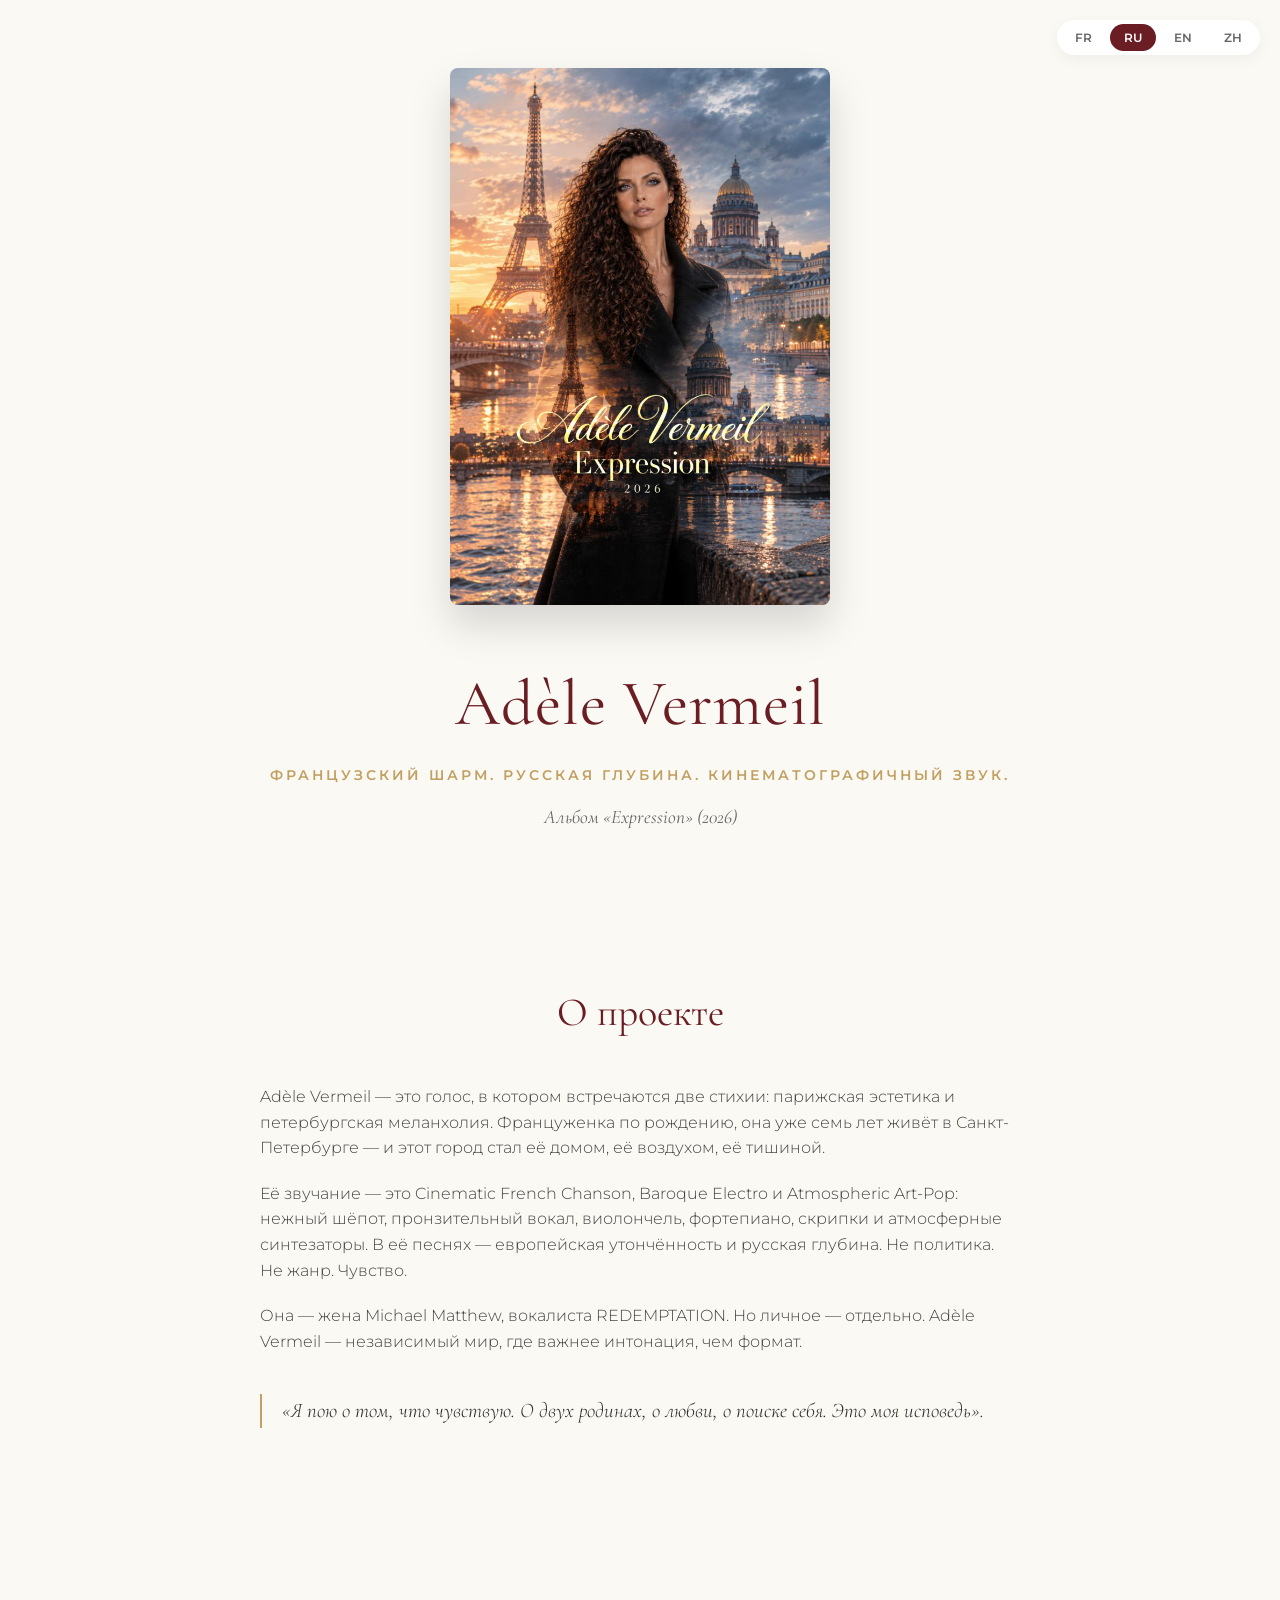
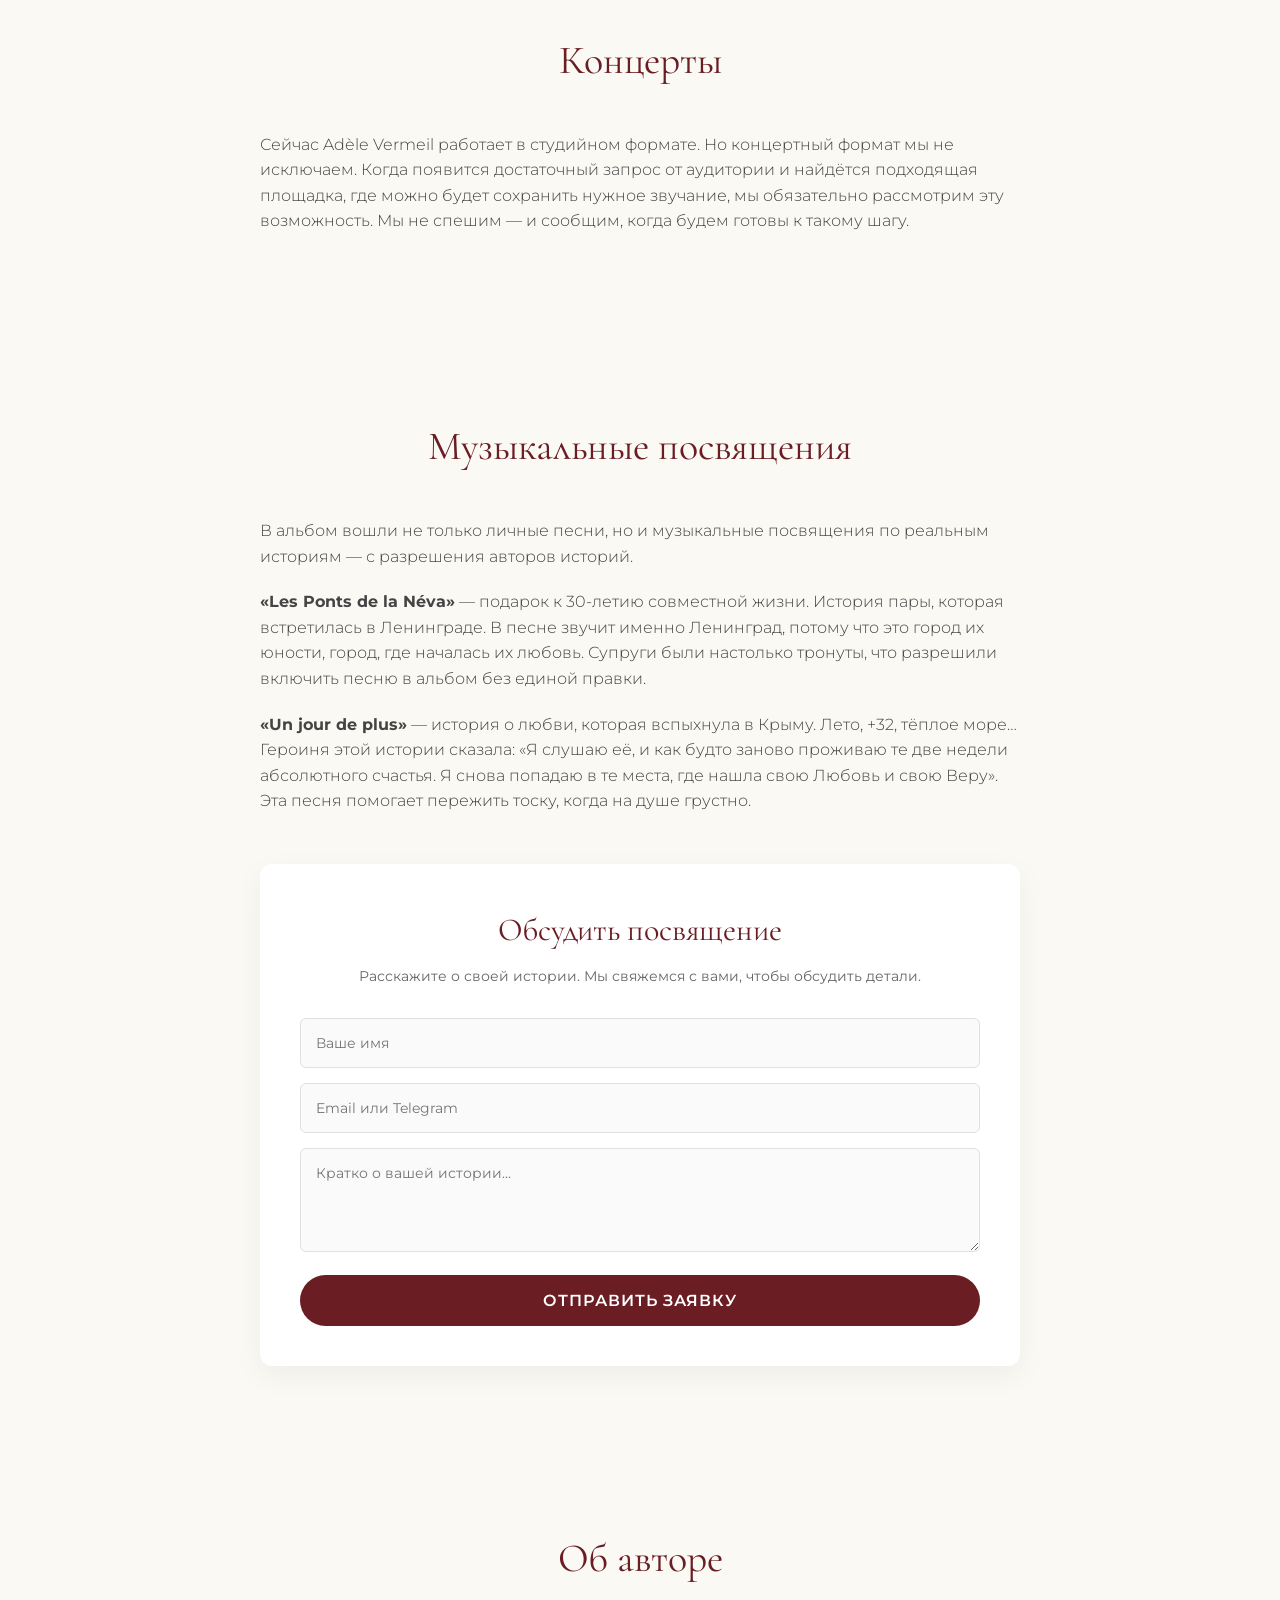
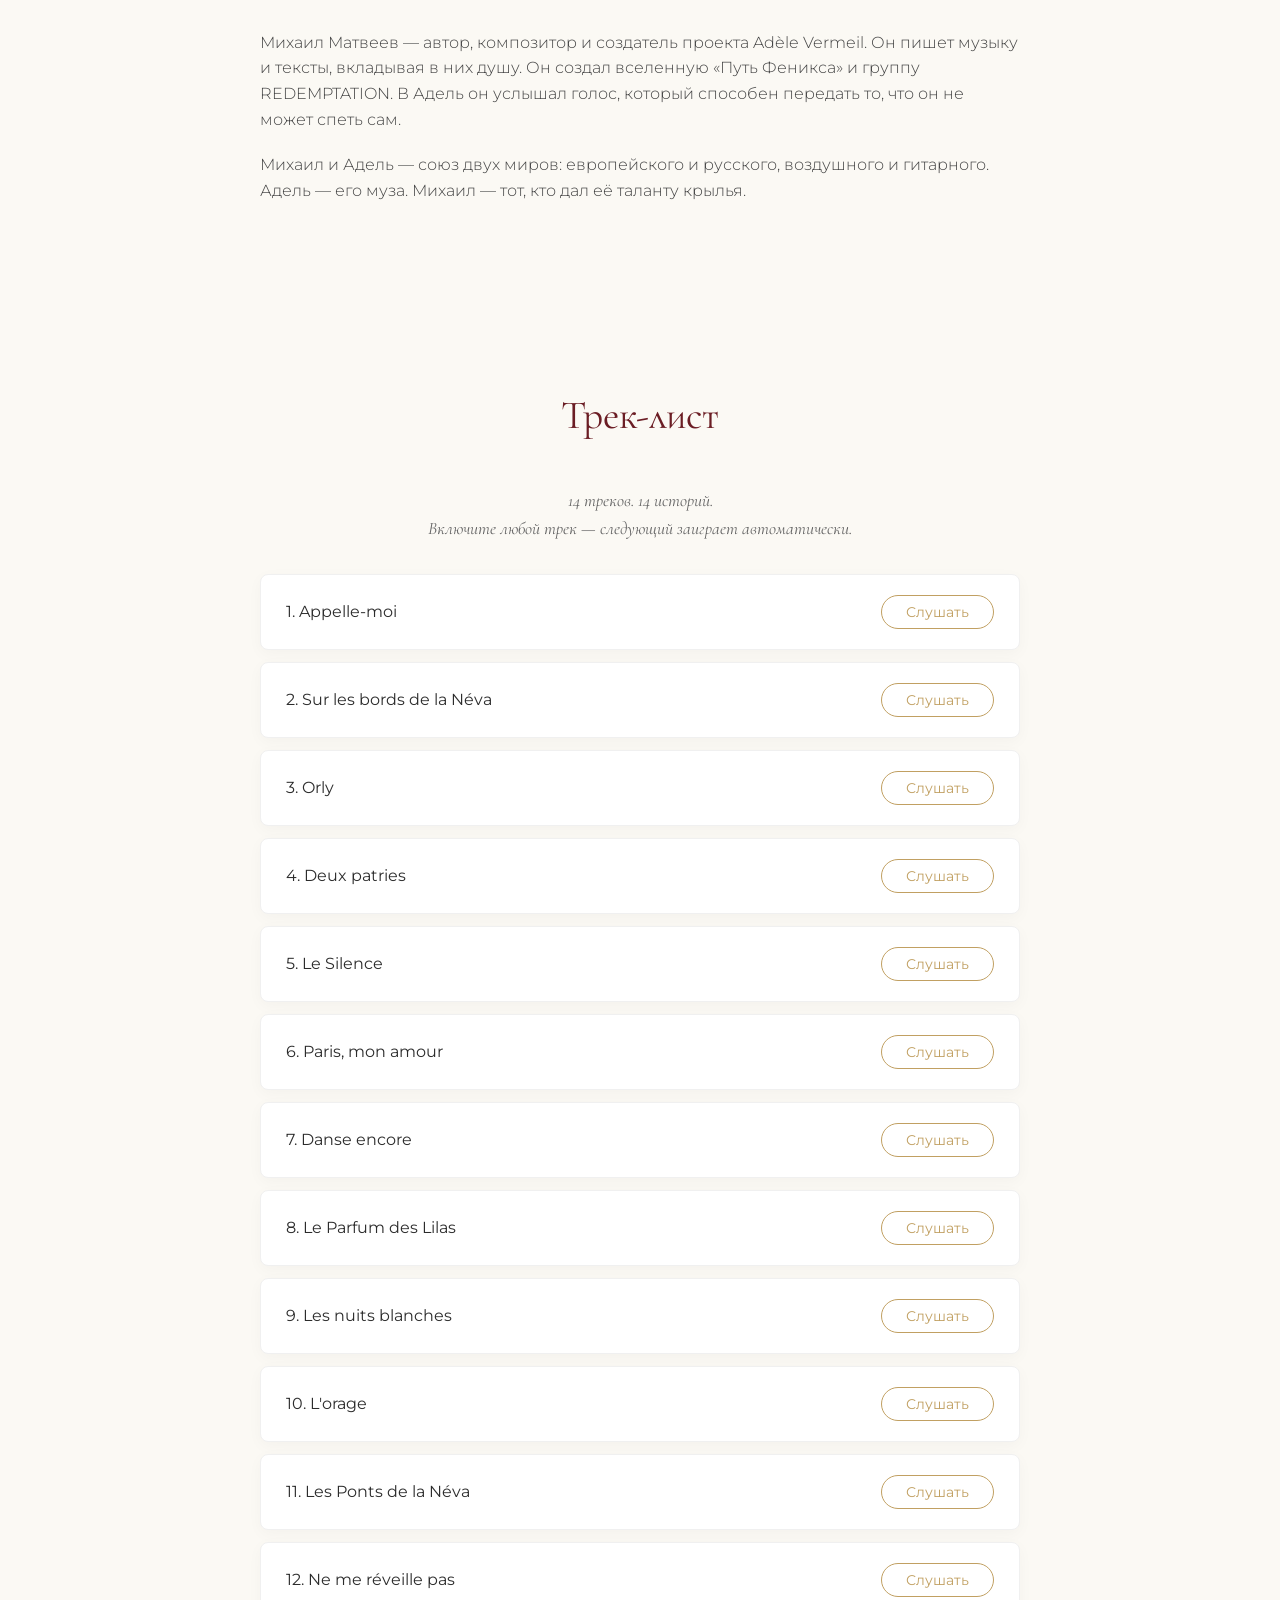
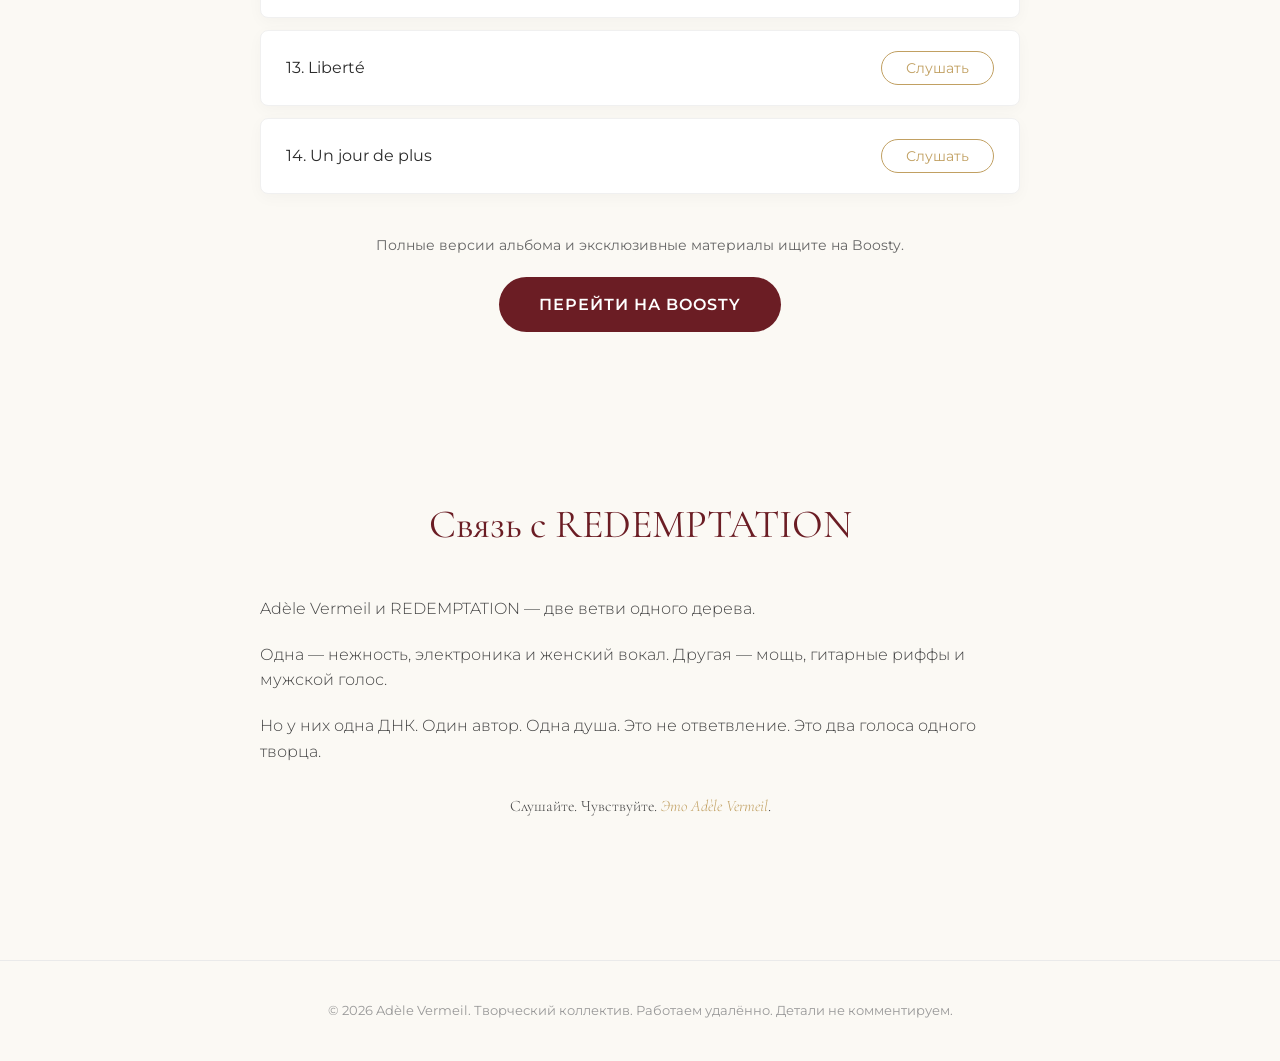
==== commit adbd9bbe: "Update index.html Замена кода" ====
--- a/index.html
+++ b/index.html
@@ -4,8 +4,81 @@
   <meta charset="UTF-8">
   <meta name="viewport" content="width=device-width, initial-scale=1.0">
   <title>Adèle Vermeil — Expression</title>
-  <link rel="stylesheet" href="style.css">
+  
+  <!-- Подключение шрифтов -->
   <link href="https://fonts.googleapis.com/css2?family=Cormorant+Garamond:ital,wght@0,400;0,600;1,400&family=Montserrat:wght@300;400;600&display=swap" rel="stylesheet">
+
+  <!-- ВСТРОЕННЫЕ СТИЛИ (Твой светлый дизайн) -->
+  <style>
+    :root {
+      --bg-color: #fbf9f4;
+      --text-main: #2c2c2c;
+      --text-muted: #666;
+      --burgundy: #6b1d24;
+      --gold: #c1a062;
+      --white: #ffffff;
+      --font-serif: 'Cormorant Garamond', serif;
+      --font-sans: 'Montserrat', sans-serif;
+    }
+    * { margin: 0; padding: 0; box-sizing: border-box; }
+    body { background-color: var(--bg-color); color: var(--text-main); font-family: var(--font-sans); line-height: 1.6; overflow-x: hidden; }
+    
+    /* Переключатель языков */
+    .lang-switcher { position: fixed; top: 20px; right: 20px; background: var(--white); border-radius: 30px; padding: 4px; display: flex; gap: 4px; box-shadow: 0 4px 15px rgba(0,0,0,0.05); z-index: 100; }
+    .lang-switcher button { background: transparent; border: none; padding: 6px 14px; border-radius: 20px; font-family: var(--font-sans); font-size: 12px; font-weight: 600; color: var(--text-muted); cursor: pointer; transition: all 0.3s ease; }
+    .lang-switcher button.active { background: var(--burgundy); color: var(--white); }
+
+    /* Главный экран */
+    .hero { min-height: 100vh; display: flex; align-items: center; justify-content: center; text-align: center; padding: 40px 20px; }
+    .hero-content { max-width: 800px; }
+    .album-cover { width: 100%; max-width: 380px; border-radius: 8px; box-shadow: 0 20px 40px rgba(0,0,0,0.15); margin-bottom: 40px; }
+    .hero h1 { font-family: var(--font-serif); font-size: 4rem; color: var(--burgundy); font-weight: 400; margin-bottom: 10px; letter-spacing: 1px; }
+    .tagline { color: var(--gold); text-transform: uppercase; font-size: 0.85rem; letter-spacing: 3px; font-weight: 600; margin-bottom: 15px; }
+    .album-title { font-family: var(--font-serif); font-style: italic; font-size: 1.2rem; color: var(--text-muted); }
+
+    /* Секции */
+    section { padding: 80px 20px; max-width: 800px; margin: 0 auto; }
+    section h2 { font-family: var(--font-serif); font-size: 2.5rem; color: var(--burgundy); text-align: center; margin-bottom: 40px; font-weight: 400; }
+    .text-content p { margin-bottom: 20px; font-size: 1rem; color: #444; font-weight: 300; }
+    
+    .quote-box { border-left: 2px solid var(--gold); padding-left: 20px; margin: 40px 0; }
+    .quote-box p { font-family: var(--font-serif); font-size: 1.3rem; font-style: italic; color: var(--text-main); }
+    .highlight-text { font-family: var(--font-serif); font-size: 1.5rem; color: var(--burgundy); text-align: center; margin-top: 30px; }
+    .signature { font-style: italic; color: var(--gold); }
+
+    /* Форма */
+    .order-form { background: var(--white); padding: 40px; border-radius: 12px; box-shadow: 0 10px 30px rgba(0,0,0,0.05); margin-top: 50px; }
+    .order-form h3 { font-family: var(--font-serif); font-size: 2rem; color: var(--burgundy); text-align: center; margin-bottom: 10px; font-weight: 400; }
+    .order-form > p { text-align: center; color: var(--text-muted); margin-bottom: 30px; font-size: 0.9rem; }
+    .form-group { margin-bottom: 15px; }
+    .form-group input, .form-group textarea { width: 100%; padding: 15px; border: 1px solid #e0e0e0; border-radius: 6px; font-family: var(--font-sans); font-size: 0.9rem; background: #fafafa; transition: border 0.3s ease; }
+    .form-group input:focus, .form-group textarea:focus { outline: none; border-color: var(--gold); background: var(--white); }
+    .cta-button { display: inline-block; width: 100%; padding: 16px; background: var(--burgundy); color: var(--white); border: none; border-radius: 30px; font-family: var(--font-sans); font-size: 1rem; font-weight: 600; text-transform: uppercase; letter-spacing: 1px; cursor: pointer; transition: background 0.3s ease; text-align: center; text-decoration: none; }
+    .cta-button:hover { background: #55151b; }
+
+    /* Трек-лист */
+    .section-subtitle { text-align: center; color: var(--text-muted); font-family: var(--font-serif); font-size: 1.1rem; font-style: italic; }
+    #track-list { display: flex; flex-direction: column; gap: 12px; margin-bottom: 40px; }
+    .track { background: var(--white); padding: 20px 25px; border-radius: 8px; box-shadow: 0 4px 15px rgba(0,0,0,0.03); display: flex; justify-content: space-between; align-items: center; border: 1px solid #f0f0f0; transition: transform 0.2s ease, box-shadow 0.2s ease; }
+    .track:hover { transform: translateY(-2px); box-shadow: 0 8px 25px rgba(0,0,0,0.06); }
+    .track-title { font-size: 1rem; font-weight: 400; color: var(--text-main); }
+    .play-btn { background: transparent; border: 1px solid var(--gold); color: var(--gold); padding: 8px 24px; border-radius: 30px; font-family: var(--font-sans); font-size: 0.85rem; cursor: pointer; transition: all 0.3s ease; min-width: 100px; }
+    .play-btn:hover, .play-btn.playing { background: var(--gold); color: var(--white); }
+
+    /* Boosty и подвал */
+    .boosty-link { text-align: center; margin-top: 40px; }
+    .boosty-link p { margin-bottom: 20px; color: var(--text-muted); font-size: 0.9rem; }
+    .boosty-link .cta-button { width: auto; padding: 15px 40px; }
+    footer { text-align: center; padding: 40px 20px; border-top: 1px solid #eaeaea; margin-top: 40px; }
+    footer p { font-size: 0.8rem; color: #999; }
+    @media (max-width: 768px) {
+      .hero h1 { font-size: 3rem; }
+      .album-cover { max-width: 280px; }
+      .order-form { padding: 25px; }
+      .track { flex-direction: column; gap: 15px; text-align: center; }
+      .play-btn { width: 100%; }
+    }
+  </style>
 </head>
 <body>
 
@@ -109,7 +182,307 @@
     <p data-i18n="footerText">© 2026 Adèle Vermeil. Творческий коллектив. Работаем удалённо. Детали не комментируем.</p>
   </footer>
 
-  <script src="translations.js"></script>
-  <script src="songs.js"></script>
+  <!-- ВСТРОЕННЫЕ СКРИПТЫ -->
+  <script>
+    // 1. ТЕКСТЫ (translations)
+    const translations = {
+      ru: {
+        heroTagline: "Французский шарм. Русская глубина. Кинематографичный звук.",
+        albumTitle: "Альбом «Expression» (2026)",
+        aboutTitle: "О проекте",
+        aboutP1: "Adèle Vermeil — это голос, в котором встречаются две стихии: парижская эстетика и петербургская меланхолия. Француженка по рождению, она уже семь лет живёт в Санкт-Петербурге — и этот город стал её домом, её воздухом, её тишиной.",
+        aboutP2: "Её звучание — это Cinematic French Chanson, Baroque Electro и Atmospheric Art-Pop: нежный шёпот, пронзительный вокал, виолончель, фортепиано, скрипки и атмосферные синтезаторы. В её песнях — европейская утончённость и русская глубина. Не политика. Не жанр. Чувство.",
+        aboutP3: "Она — жена Michael Matthew, вокалиста REDEMPTATION. Но личное — отдельно. Adèle Vermeil — независимый мир, где важнее интонация, чем формат.",
+        aboutQuote: "«Я пою о том, что чувствую. О двух родинах, о любви, о поиске себя. Это моя исповедь».",
+        concertsTitle: "Концерты",
+        concertsP1: "Сейчас Adèle Vermeil работает в студийном формате. Но концертный формат мы не исключаем. Когда появится достаточный запрос от аудитории и найдётся подходящая площадка, где можно будет сохранить нужное звучание, мы обязательно рассмотрим эту возможность. Мы не спешим — и сообщим, когда будем готовы к такому шагу.",
+        dedicationsTitle: "Музыкальные посвящения",
+        dedicationsP1: "В альбом вошли не только личные песни, но и музыкальные посвящения по реальным историям — с разрешения авторов историй.",
+        dedicationsP2: "подарок к 30-летию совместной жизни. История пары, которая встретилась в Ленинграде. В песне звучит именно Ленинград, потому что это город их юности, город, где началась их любовь. Супруги были настолько тронуты, что разрешили включить песню в альбом без единой правки.",
+        dedicationsP3: "история о любви, которая вспыхнула в Крыму. Лето, +32, тёплое море… Героиня этой истории сказала: «Я слушаю её, и как будто заново проживаю те две недели абсолютного счастья. Я снова попадаю в те места, где нашла свою Любовь и свою Веру». Эта песня помогает пережить тоску, когда на душе грустно.",
+        formTitle: "Обсудить посвящение",
+        formDesc: "Расскажите о своей истории. Мы свяжемся с вами, чтобы обсудить детали.",
+        formName: "Ваше имя",
+        formContact: "Email или Telegram",
+        formStory: "Кратко о вашей истории...",
+        formBtn: "Отправить заявку",
+        authorTitle: "Об авторе",
+        authorP1: "Михаил Матвеев — автор, композитор и создатель проекта Adèle Vermeil. Он пишет музыку и тексты, вкладывая в них душу. Он создал вселенную «Путь Феникса» и группу REDEMPTATION. В Адель он услышал голос, который способен передать то, что он не может спеть сам.",
+        authorP2: "Михаил и Адель — союз двух миров: европейского и русского, воздушного и гитарного. Адель — его муза. Михаил — тот, кто дал её таланту крылья.",
+        tracksTitle: "Трек-лист",
+        tracksSubtitle: "14 треков. 14 историй.",
+        tracksHint: "Включите любой трек — следующий заиграет автоматически.",
+        boostyText: "Полные версии альбома и эксклюзивные материалы ищите на Boosty.",
+        boostyBtn: "Перейти на Boosty",
+        connectionTitle: "Связь с REDEMPTATION",
+        connectionP1: "Adèle Vermeil и REDEMPTATION — две ветви одного дерева.",
+        connectionP2: "Одна — нежность, электроника и женский вокал. Другая — мощь, гитарные риффы и мужской голос.",
+        connectionP3: "Но у них одна ДНК. Один автор. Одна душа. Это не ответвление. Это два голоса одного творца.",
+        connectionP4: "Слушайте. Чувствуйте. <span class=\"signature\">Это Adèle Vermeil</span>.",
+        footerText: "© 2026 Adèle Vermeil. Творческий коллектив. Работаем удалённо. Детали не комментируем."
+      },
+      en: {
+        heroTagline: "French charm. Russian depth. Cinematic sound.",
+        albumTitle: "Album «Expression» (2026)",
+        aboutTitle: "About the Project",
+        aboutP1: "Adèle Vermeil is a voice where two elements meet: Parisian aesthetics and St. Petersburg melancholy. French by birth, she has lived in St. Petersburg for seven years now — and this city has become her home, her air, her silence.",
+        aboutP2: "Her sound is Cinematic French Chanson, Baroque Electro, and Atmospheric Art-Pop: a gentle whisper, piercing vocals, cello, piano, violins, and atmospheric synthesizers. In her songs — European sophistication and Russian depth. Not politics. Not a genre. A feeling.",
+        aboutP3: "She is the wife of Michael Matthew, the vocalist of REDEMPTATION. But personal is separate. Adèle Vermeil is an independent world where intonation matters more than format.",
+        aboutQuote: "«I sing about what I feel. About two homelands, about love, about finding myself. This is my confession».",
+        concertsTitle: "Concerts",
+        concertsP1: "Currently, Adèle Vermeil works in a studio format. But we do not exclude a concert format. When there is sufficient demand from the audience and a suitable venue is found where the necessary sound can be preserved, we will definitely consider this opportunity. We are not rushing — and we will let you know when we are ready for such a step.",
+        dedicationsTitle: "Musical Dedications",
+        dedicationsP1: "The album includes not only personal songs but also musical dedications based on real stories — with the permission of the authors of the stories.",
+        dedicationsP2: "a gift for a 30th wedding anniversary. The story of a couple who met in Leningrad. The song features Leningrad specifically because it is the city of their youth, the city where their love began. The couple was so touched that they allowed the song to be included in the album without a single edit.",
+        dedicationsP3: "a story about a love that flared up in Crimea. Summer, +32, warm sea… The heroine of this story said: «I listen to it, and it's as if I'm reliving those two weeks of absolute happiness. I'm back in those places where I found my Love and my Faith». This song helps to overcome melancholy when you feel sad.",
+        formTitle: "Discuss a dedication",
+        formDesc: "Tell us your story. We will contact you to discuss the details.",
+        formName: "Your name",
+        formContact: "Email or Telegram",
+        formStory: "Briefly about your story...",
+        formBtn: "Send request",
+        authorTitle: "About the Author",
+        authorP1: "Mikhail Matveev is the author, composer, and creator of the Adèle Vermeil project. He writes music and lyrics, putting his soul into them. He created the universe «Phoenix Path» and the band REDEMPTATION. In Adèle, he heard a voice capable of conveying what he cannot sing himself.",
+        authorP2: "Mikhail and Adèle are a union of two worlds: European and Russian, airy and guitar. Adèle is his muse. Mikhail is the one who gave her talent wings.",
+        tracksTitle: "Tracklist",
+        tracksSubtitle: "14 tracks. 14 stories.",
+        tracksHint: "Play any track — the next one will start automatically.",
+        boostyText: "Find the full album versions and exclusive content on Boosty.",
+        boostyBtn: "Go to Boosty",
+        connectionTitle: "Connection with REDEMPTATION",
+        connectionP1: "Adèle Vermeil and REDEMPTATION are two branches of the same tree.",
+        connectionP2: "One — tenderness, electronics, and female vocals. The other — power, guitar riffs, and male vocals.",
+        connectionP3: "But they have one DNA. One author. One soul. This is not a side project. These are two voices of one creator.",
+        connectionP4: "Listen. Feel. <span class=\"signature\">This is Adèle Vermeil</span>.",
+        footerText: "© 2026 Adèle Vermeil. Creative collective. We work remotely. Details are not commented on."
+      },
+      fr: {
+        heroTagline: "Charme français. Profondeur russe. Son cinématographique.",
+        albumTitle: "Album «Expression» (2026)",
+        aboutTitle: "À propos du projet",
+        aboutP1: "Adèle Vermeil est une voix où deux éléments se rencontrent : l'esthétique parisienne et la mélancolie de Saint-Pétersbourg. Française de naissance, elle vit à Saint-Pétersbourg depuis sept ans — et cette ville est devenue sa maison, son air, son silence.",
+        aboutP2: "Son son est Cinematic French Chanson, Baroque Electro et Atmospheric Art-Pop : un murmure doux, un chant perçant, le violoncelle, le piano, les violons et les synthétiseurs atmosphériques. Dans ses chansons — sophistication européenne et profondeur russe. Pas de politique. Pas de genre. Un sentiment.",
+        aboutP3: "Elle est l'épouse de Michael Matthew, le chanteur de REDEMPTATION. Mais le personnel est séparé. Adèle Vermeil est un monde indépendant où l'intonation compte plus que le format.",
+        aboutQuote: "«Je chante ce que je ressens. Deux patries, l'amour, la recherche de soi. C'est ma confession».",
+        concertsTitle: "Concerts",
+        concertsP1: "Actuellement, Adèle Vermeil travaille en format studio. Mais nous n'excluons pas le format concert. Lorsqu'il y aura une demande suffisante du public et qu'une salle appropriée sera trouvée où le son nécessaire pourra être préservé, nous examinerons certainement cette possibilité. Nous ne sommes pas pressés — et nous vous informerons quand nous serons prêts pour une telle étape.",
+        dedicationsTitle: "Dédicaces musicales",
+        dedicationsP1: "L'album comprend non seulement des chansons personnelles, mais aussi des dédicaces musicales basées sur des histoires réelles — avec la permission des auteurs des histoires.",
+        dedicationsP2: "un cadeau pour un 30e anniversaire de vie commune. L'histoire d'un couple qui s'est rencontré à Léningrad. La chanson mentionne Léningrad précisément parce que c'est la ville de leur jeunesse, la ville où leur amour a commencé. Le couple a été si touché qu'il a permis d'inclure la chanson dans l'album sans une seule modification.",
+        dedicationsP3: "une histoire d'amour qui a éclaté en Crimée. L'été, +32, la mer chaude… L'héroïne de cette histoire a dit : «Je l'écoute, et c'est comme si je revivais ces deux semaines de bonheur absolu. Je retourne dans ces endroits où j'ai trouvé mon Amour et ma Foi». Cette chanson aide à surmonter la mélancolie quand on est triste.",
+        formTitle: "Discuter d'une dédicace",
+        formDesc: "Racontez votre histoire. Nous vous contacterons pour discuter des détails.",
+        formName: "Votre nom",
+        formContact: "Email ou Telegram",
+        formStory: "Brièvement votre histoire...",
+        formBtn: "Envoyer la demande",
+        authorTitle: "À propos de l'auteur",
+        authorP1: "Mikhail Matveev est l'auteur, compositeur et créateur du projet Adèle Vermeil. Il écrit la musique et les paroles, y mettant son âme. Il a créé l'univers «Phoenix Path» et le groupe REDEMPTATION. Chez Adèle, il a entendu une voix capable de transmettre ce qu'il ne peut pas chanter lui-même.",
+        authorP2: "Mikhail et Adèle sont une union de deux mondes : européen et russe, aérien et guitaristique. Adèle est sa muse. Mikhail est celui qui a donné des ailes à son talent.",
+        tracksTitle: "Liste des pistes",
+        tracksSubtitle: "14 pistes. 14 histoires.",
+        tracksHint: "Lancez une piste — la suivante démarrera automatiquement.",
+        boostyText: "Retrouvez les versions complètes de l'album et les contenus exclusifs sur Boosty.",
+        boostyBtn: "Aller sur Boosty",
+        connectionTitle: "Lien avec REDEMPTATION",
+        connectionP1: "Adèle Vermeil et REDEMPTATION sont deux branches du même arbre.",
+        connectionP2: "L'une — la tendresse, l'électronique et la voix féminine. L'autre — la puissance, les riffs de guitare et la voix masculine.",
+        connectionP3: "Mais ils ont un seul ADN. Un seul auteur. Une seule âme. Ce n'est pas une branche secondaire. Ce sont deux voix d'un seul créateur.",
+        connectionP4: "Écoutez. Ressentez. <span class=\"signature\">C'est Adèle Vermeil</span>.",
+        footerText: "© 2026 Adèle Vermeil. Collectif créatif. Nous travaillons à distance. Les détails ne sont pas commentés."
+      },
+      zh: {
+        heroTagline: "法式魅力。俄式深邃。电影般的声场。",
+        albumTitle: "专辑 «Expression» (2026)",
+        aboutTitle: "关于项目",
+        aboutP1: "Adèle Vermeil 是一种声音，在这里两种元素相遇：巴黎的美学与圣彼得堡的忧郁。她生为法国人，现已在圣彼得堡生活了七年——这座城市成为了她的家，她的空气，她的寂静。",
+        aboutP2: "她的音乐是电影感法国香颂、巴洛克电子和氛围艺术流行：轻柔的低语、直击人心的演唱、大提琴、钢琴、小提琴和氛围合成器。在她的歌里——欧洲的精致与俄罗斯的深邃。不是政治。不是流派。是感觉。",
+        aboutP3: "她是 REDEMPTATION 主唱 Michael Matthew 的妻子。但私人生活是分开的。Adèle Vermeil 是一个独立的世界，在这里语调比形式更重要。",
+        aboutQuote: "«我唱我所感受的。关于两个祖国，关于爱，关于寻找自我。这是我的自白»。",
+        concertsTitle: "演唱会",
+        concertsP1: "目前 Adèle Vermeil 以录音室形式工作。但我们不排除演唱会的形式。当观众需求足够大，并找到能够保持所需音效的合适场地时，我们一定会考虑这种可能性。我们不着急——当我们准备好迈出这一步时，会通知大家。",
+        dedicationsTitle: "音乐献礼",
+        dedicationsP1: "专辑中不仅有个人歌曲，还有基于真实故事的音乐献礼——经故事作者许可。",
+        dedicationsP2: "一份30周年结婚纪念日的礼物。一对在列宁格勒相遇的夫妇的故事。歌曲中特别提到列宁格勒，因为那是他们青春的城市，他们爱情开始的地方。这对夫妇深受感动，允许歌曲未经任何修改地收录进专辑。",
+        dedicationsP3: "一个关于在克里米亚点燃的爱情的故事。夏天，+32度，温暖的海……这个故事的的女主角说：«我听着它，就像重新经历了那两周绝对的幸福。我又回到了那些我找到我的爱和我的信仰的地方»。这首歌在心情低落时有助于克服忧郁。",
+        formTitle: "讨论音乐献礼",
+        formDesc: "讲述您的故事。我们会联系您讨论细节。",
+        formName: "您的名字",
+        formContact: "邮箱或 Telegram",
+        formStory: "简要讲述您的故事...",
+        formBtn: "发送申请",
+        authorTitle: "关于作者",
+        authorP1: "Mikhail Matveev 是 Adèle Vermeil 项目的作者、作曲家和创作者。他创作音乐和歌词，倾注了灵魂。他创造了«凤凰之路»宇宙和 REDEMPTATION 乐队。在 Adèle 身上，他听到了一种能够传达他自己无法唱出的东西的声音。",
+        authorP2: "Mikhail 和 Adèle 是两个世界的结合：欧洲与俄罗斯，空灵与吉他。Adèle 是他的缪斯。Mikhail 是赋予她才华翅膀的人。",
+        tracksTitle: "曲目列表",
+        tracksSubtitle: "14首曲目。14个故事。",
+        tracksHint: "播放任意曲目——下一首将自动开始。",
+        boostyText: "在 Boosty 上找到专辑完整版和独家内容。",
+        boostyBtn: "前往 Boosty",
+        connectionTitle: "与 REDEMPTATION 的联系",
+        connectionP1: "Adèle Vermeil 和 REDEMPTATION 是同一棵树上的两个分支。",
+        connectionP2: "一个是温柔、电子和女声。另一个是力量、吉他连复段和男声。",
+        connectionP3: "但它们有一个DNA。一个作者。一个灵魂。这不是支线。这是一个创作者的两个声音。",
+        connectionP4: "倾听。感受。 <span class=\"signature\">这就是 Adèle Vermeil</span>。",
+        footerText: "© 2026 Adèle Vermeil. 创意团队。远程工作。细节不予置评。"
+      }
+    };
+
+    // 2. МУЗЫКА (songs)
+    const tracks = [
+      { title: "Appelle-moi", file: "appelle-moi.mp3" },
+      { title: "Sur les bords de la Néva", file: "sur-les-bords-de-la-neva.mp3" },
+      { title: "Orly", file: "orly.mp3" },
+      { title: "Deux patries", file: "deux-patries.mp3" },
+      { title: "Le Silence", file: "le-silence.mp3" },
+      { title: "Paris, mon amour", file: "paris-mon-amour.mp3" },
+      { title: "Danse encore", file: "danse-encore.mp3" },
+      { title: "Le Parfum des Lilas", file: "le-parfum-des-lilas.mp3" },
+      { title: "Les nuits blanches", file: "les-nuits-blanches.mp3" },
+      { title: "L'orage", file: "lorage.mp3" },
+      { title: "Les Ponts de la Néva", file: "les-ponts-de-la-neva.mp3" },
+      { title: "Ne me réveille pas", file: "ne-me-reveille-pas.mp3" },
+      { title: "Liberté", file: "liberte.mp3" },
+      { title: "Un jour de plus", file: "un-jour-de-plus.mp3" }
+    ];
+
+    const btnTexts = {
+      ru: { listen: 'Слушать', playing: 'Играет...', pause: 'Пауза', continue: 'Продолжить' },
+      en: { listen: 'Listen', playing: 'Playing...', pause: 'Pause', continue: 'Continue' },
+      fr: { listen: 'Écouter', playing: 'En lecture...', pause: 'Pause', continue: 'Continuer' },
+      zh: { listen: '收听', playing: '播放中...', pause: '暂停', continue: '继续' }
+    };
+
+    let currentIndex = -1;
+    let audioPlayer = new Audio();
+    let currentLang = localStorage.getItem('adele_lang') || 'ru';
+
+    // 3. ЛОГИКА ПЕРЕКЛЮЧЕНИЯ ЯЗЫКА
+    function setLanguage(lang) {
+      localStorage.setItem('adele_lang', lang);
+      currentLang = lang;
+
+      document.querySelectorAll('.lang-switcher button').forEach(btn => btn.classList.remove('active'));
+      const activeBtn = document.getElementById(`btn-${lang}`);
+      if (activeBtn) activeBtn.classList.add('active');
+
+      document.querySelectorAll('[data-i18n]').forEach(el => {
+        const key = el.getAttribute('data-i18n');
+        if (translations[lang] && translations[lang][key]) {
+          el.innerHTML = translations[lang][key];
+        }
+      });
+
+      document.querySelectorAll('[data-i18n-placeholder]').forEach(el => {
+        const key = el.getAttribute('data-i18n-placeholder');
+        if (translations[lang] && translations[lang][key]) {
+          el.setAttribute('placeholder', translations[lang][key]);
+        }
+      });
+
+      // Обновляем кнопки в трек-листе
+      updateUI();
+    }
+
+    // 4. ЛОГИКА ПЛЕЕРА
+    function getBtnText(key) {
+      // Всегда берем актуальный язык
+      currentLang = localStorage.getItem('adele_lang') || 'ru';
+      return (btnTexts[currentLang] && btnTexts[currentLang][key]) || btnTexts.ru[key];
+    }
+
+    function renderTracks() {
+      const list = document.getElementById('track-list');
+      if (!list) return;
+      list.innerHTML = '';
+
+      tracks.forEach((track, index) => {
+        const div = document.createElement('div');
+        div.className = 'track';
+
+        const title = document.createElement('span');
+        title.className = 'track-title';
+        title.textContent = `${index + 1}. ${track.title}`;
+
+        const btn = document.createElement('button');
+        btn.className = 'play-btn';
+        btn.dataset.index = index;
+        btn.textContent = getBtnText('listen');
+        btn.onclick = () => togglePlay(index);
+
+        div.appendChild(title);
+        div.appendChild(btn);
+        list.appendChild(div);
+      });
+      updateUI();
+    }
+
+    function togglePlay(index) {
+      if (index === currentIndex) {
+        if (audioPlayer.paused) {
+          audioPlayer.play().catch(e => handleError(e, index));
+        } else {
+          audioPlayer.pause();
+        }
+        updateUI();
+        return;
+      }
+
+      audioPlayer.pause();
+      audioPlayer = new Audio(`audio/${tracks[index].file}`);
+      currentIndex = index;
+
+      audioPlayer.onerror = () => {
+        alert(`Ошибка 404: Файл "${tracks[index].file}" не найден в папке audio.`);
+        currentIndex = -1;
+        updateUI();
+      };
+
+      audioPlayer.play()
+        .then(() => updateUI())
+        .catch(e => handleError(e, index));
+
+      audioPlayer.onended = () => {
+        if (currentIndex + 1 < tracks.length) {
+          togglePlay(currentIndex + 1);
+        } else {
+          currentIndex = -1;
+          updateUI();
+        }
+      };
+
+      updateUI();
+    }
+
+    function handleError(e, index) {
+      console.error("Ошибка воспроизведения:", e);
+      alert(`Не удалось воспроизвести файл "${tracks[index].file}".`);
+      currentIndex = -1;
+      updateUI();
+    }
+
+    function updateUI() {
+      const buttons = document.querySelectorAll('.play-btn');
+      buttons.forEach((btn, i) => {
+        if (i === currentIndex && !audioPlayer.paused) {
+          btn.textContent = getBtnText('playing');
+          btn.classList.add('playing');
+        } else if (i === currentIndex && audioPlayer.paused) {
+          btn.textContent = getBtnText('continue');
+          btn.classList.remove('playing');
+        } else {
+          btn.textContent = getBtnText('listen');
+          btn.classList.remove('playing');
+        }
+      });
+    }
+
+    // 5. ЗАПУСК
+    document.addEventListener('DOMContentLoaded', () => {
+      renderTracks();
+      const savedLang = localStorage.getItem('adele_lang') || 'ru';
+      setLanguage(savedLang);
+    });
+  </script>
 </body>
 </html>
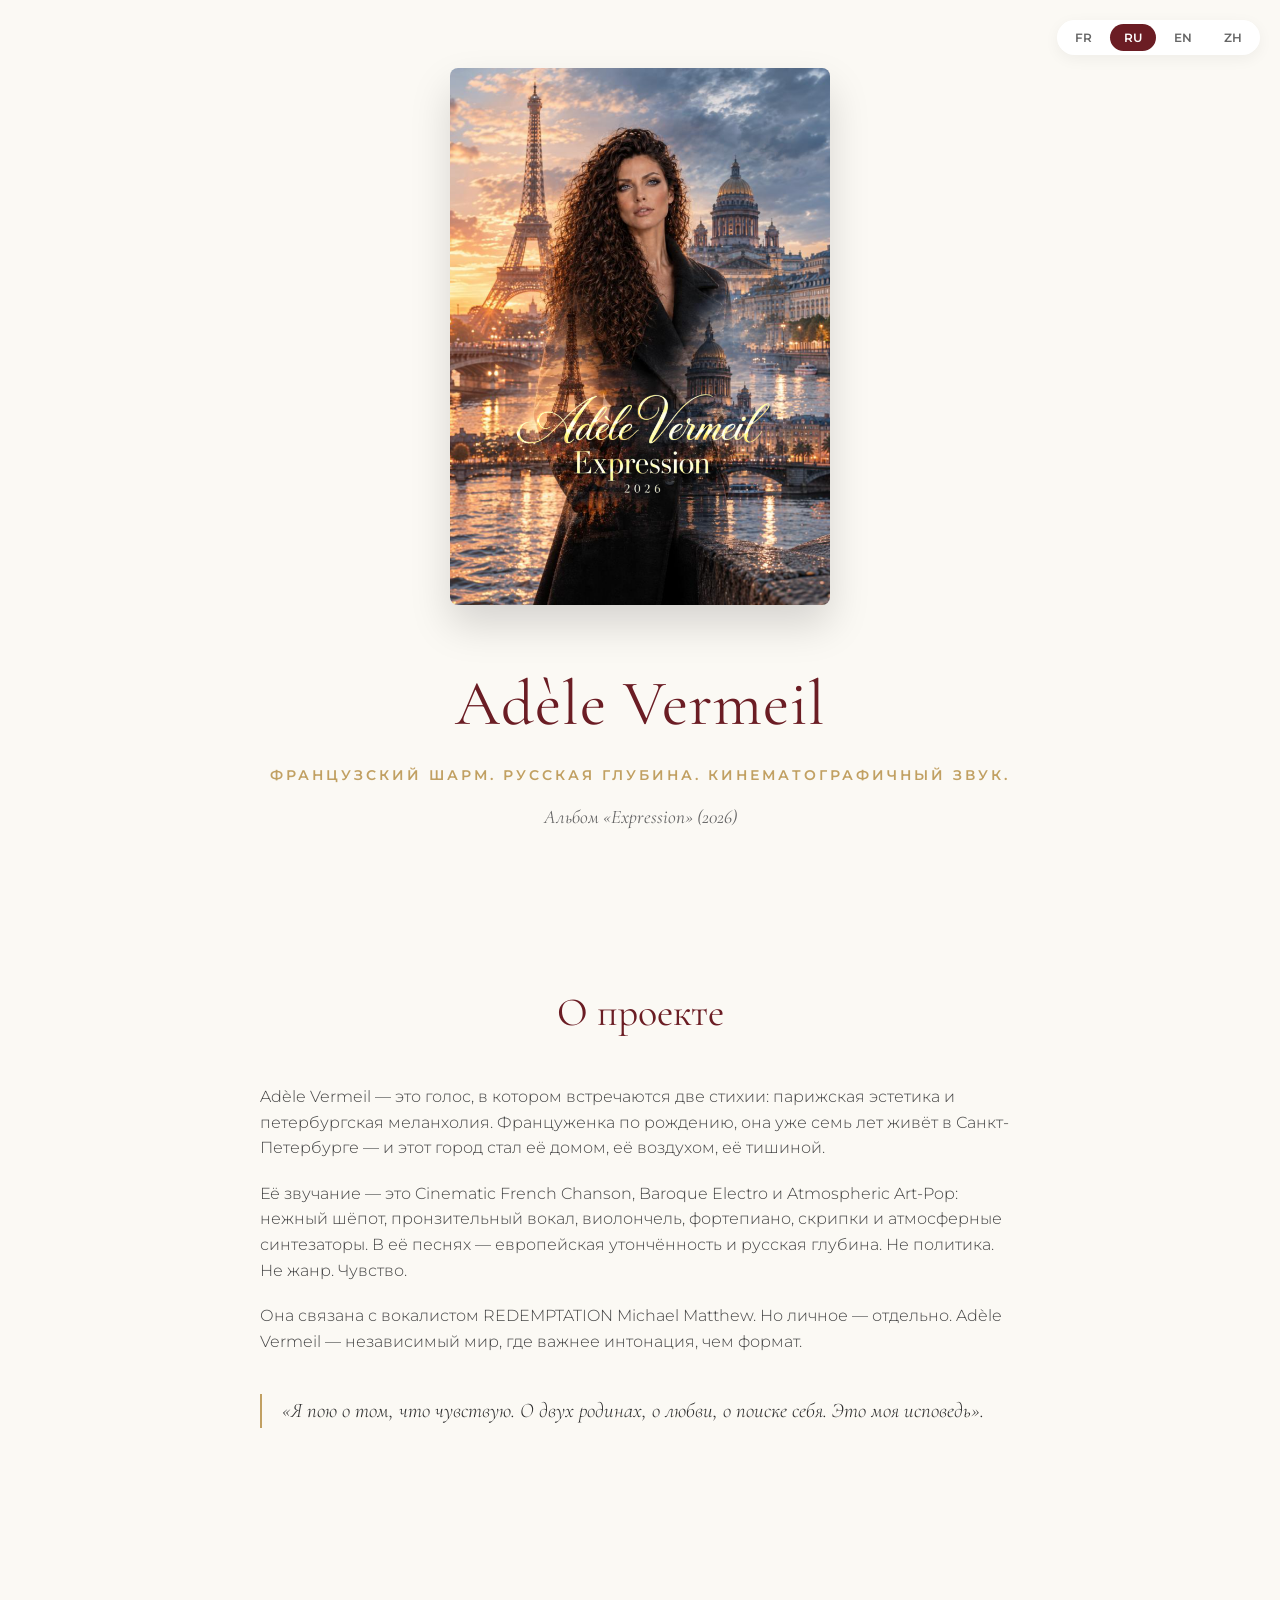
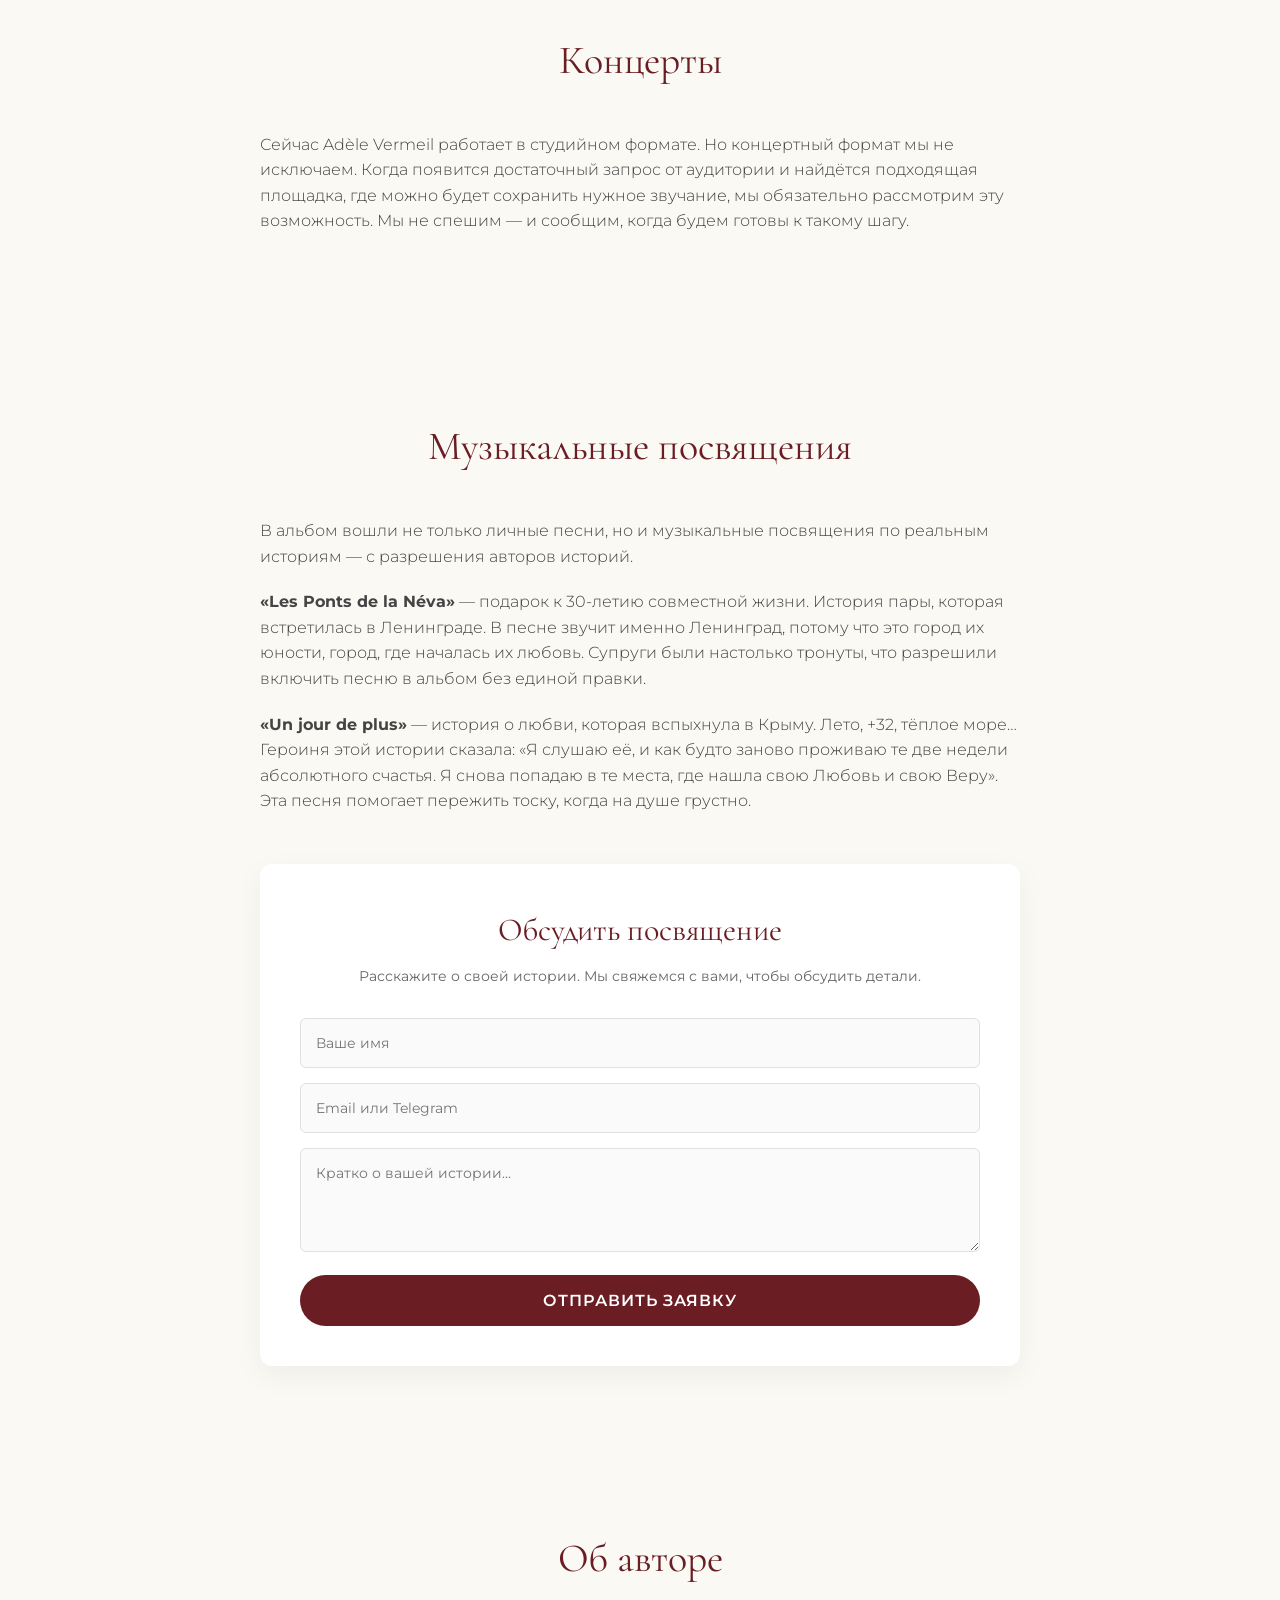
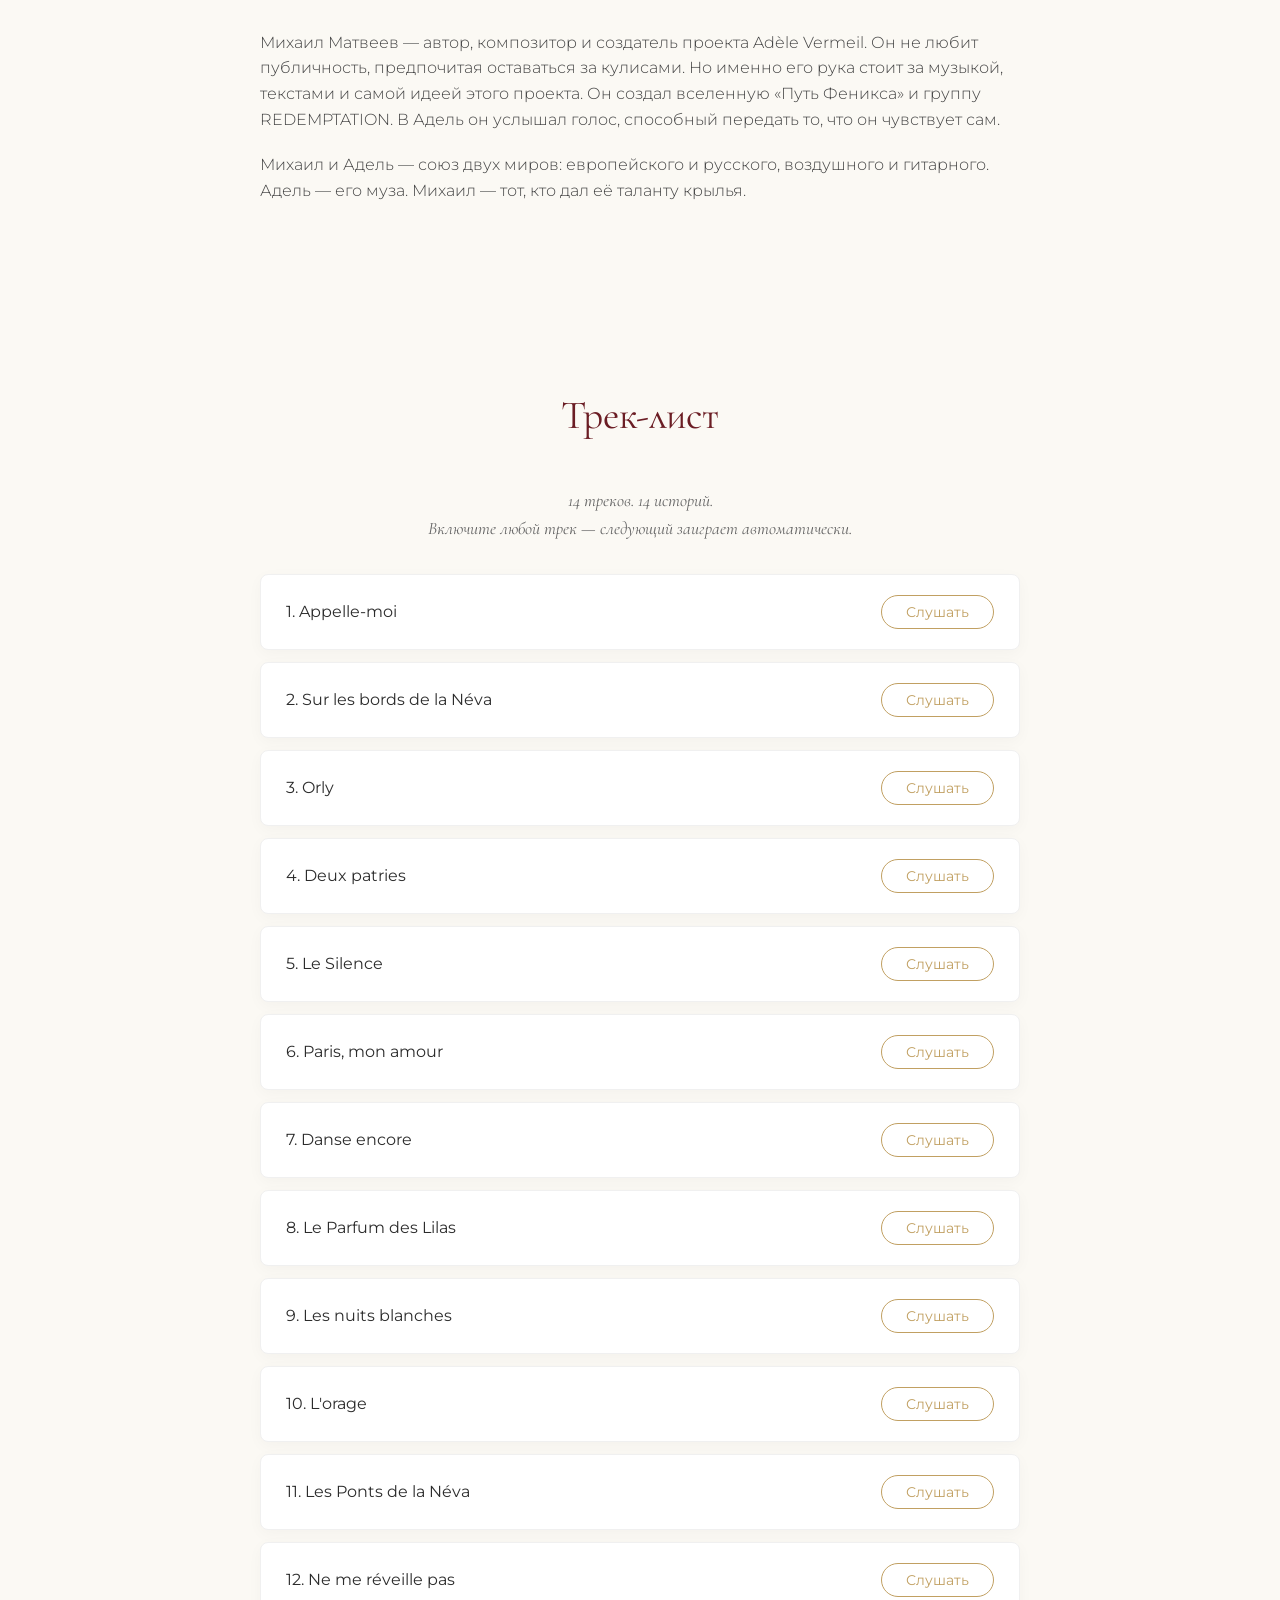
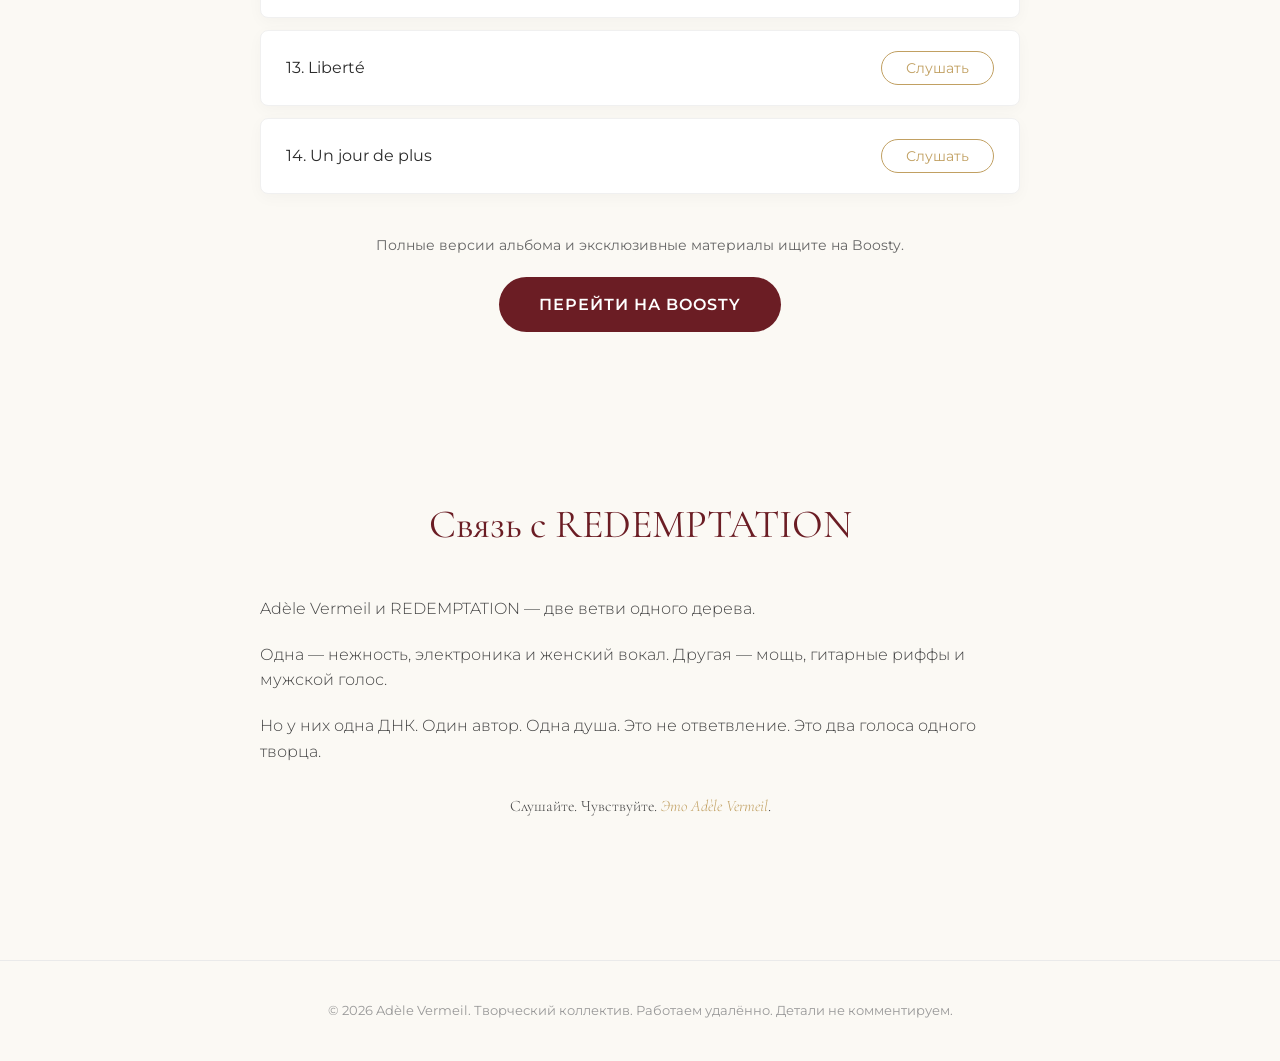
==== commit eb2fe019: "Update index.html замена код" ====
--- a/index.html
+++ b/index.html
@@ -4,81 +4,8 @@
   <meta charset="UTF-8">
   <meta name="viewport" content="width=device-width, initial-scale=1.0">
   <title>Adèle Vermeil — Expression</title>
-  
-  <!-- Подключение шрифтов -->
+  <link rel="stylesheet" href="style.css">
   <link href="https://fonts.googleapis.com/css2?family=Cormorant+Garamond:ital,wght@0,400;0,600;1,400&family=Montserrat:wght@300;400;600&display=swap" rel="stylesheet">
-
-  <!-- ВСТРОЕННЫЕ СТИЛИ (Твой светлый дизайн) -->
-  <style>
-    :root {
-      --bg-color: #fbf9f4;
-      --text-main: #2c2c2c;
-      --text-muted: #666;
-      --burgundy: #6b1d24;
-      --gold: #c1a062;
-      --white: #ffffff;
-      --font-serif: 'Cormorant Garamond', serif;
-      --font-sans: 'Montserrat', sans-serif;
-    }
-    * { margin: 0; padding: 0; box-sizing: border-box; }
-    body { background-color: var(--bg-color); color: var(--text-main); font-family: var(--font-sans); line-height: 1.6; overflow-x: hidden; }
-    
-    /* Переключатель языков */
-    .lang-switcher { position: fixed; top: 20px; right: 20px; background: var(--white); border-radius: 30px; padding: 4px; display: flex; gap: 4px; box-shadow: 0 4px 15px rgba(0,0,0,0.05); z-index: 100; }
-    .lang-switcher button { background: transparent; border: none; padding: 6px 14px; border-radius: 20px; font-family: var(--font-sans); font-size: 12px; font-weight: 600; color: var(--text-muted); cursor: pointer; transition: all 0.3s ease; }
-    .lang-switcher button.active { background: var(--burgundy); color: var(--white); }
-
-    /* Главный экран */
-    .hero { min-height: 100vh; display: flex; align-items: center; justify-content: center; text-align: center; padding: 40px 20px; }
-    .hero-content { max-width: 800px; }
-    .album-cover { width: 100%; max-width: 380px; border-radius: 8px; box-shadow: 0 20px 40px rgba(0,0,0,0.15); margin-bottom: 40px; }
-    .hero h1 { font-family: var(--font-serif); font-size: 4rem; color: var(--burgundy); font-weight: 400; margin-bottom: 10px; letter-spacing: 1px; }
-    .tagline { color: var(--gold); text-transform: uppercase; font-size: 0.85rem; letter-spacing: 3px; font-weight: 600; margin-bottom: 15px; }
-    .album-title { font-family: var(--font-serif); font-style: italic; font-size: 1.2rem; color: var(--text-muted); }
-
-    /* Секции */
-    section { padding: 80px 20px; max-width: 800px; margin: 0 auto; }
-    section h2 { font-family: var(--font-serif); font-size: 2.5rem; color: var(--burgundy); text-align: center; margin-bottom: 40px; font-weight: 400; }
-    .text-content p { margin-bottom: 20px; font-size: 1rem; color: #444; font-weight: 300; }
-    
-    .quote-box { border-left: 2px solid var(--gold); padding-left: 20px; margin: 40px 0; }
-    .quote-box p { font-family: var(--font-serif); font-size: 1.3rem; font-style: italic; color: var(--text-main); }
-    .highlight-text { font-family: var(--font-serif); font-size: 1.5rem; color: var(--burgundy); text-align: center; margin-top: 30px; }
-    .signature { font-style: italic; color: var(--gold); }
-
-    /* Форма */
-    .order-form { background: var(--white); padding: 40px; border-radius: 12px; box-shadow: 0 10px 30px rgba(0,0,0,0.05); margin-top: 50px; }
-    .order-form h3 { font-family: var(--font-serif); font-size: 2rem; color: var(--burgundy); text-align: center; margin-bottom: 10px; font-weight: 400; }
-    .order-form > p { text-align: center; color: var(--text-muted); margin-bottom: 30px; font-size: 0.9rem; }
-    .form-group { margin-bottom: 15px; }
-    .form-group input, .form-group textarea { width: 100%; padding: 15px; border: 1px solid #e0e0e0; border-radius: 6px; font-family: var(--font-sans); font-size: 0.9rem; background: #fafafa; transition: border 0.3s ease; }
-    .form-group input:focus, .form-group textarea:focus { outline: none; border-color: var(--gold); background: var(--white); }
-    .cta-button { display: inline-block; width: 100%; padding: 16px; background: var(--burgundy); color: var(--white); border: none; border-radius: 30px; font-family: var(--font-sans); font-size: 1rem; font-weight: 600; text-transform: uppercase; letter-spacing: 1px; cursor: pointer; transition: background 0.3s ease; text-align: center; text-decoration: none; }
-    .cta-button:hover { background: #55151b; }
-
-    /* Трек-лист */
-    .section-subtitle { text-align: center; color: var(--text-muted); font-family: var(--font-serif); font-size: 1.1rem; font-style: italic; }
-    #track-list { display: flex; flex-direction: column; gap: 12px; margin-bottom: 40px; }
-    .track { background: var(--white); padding: 20px 25px; border-radius: 8px; box-shadow: 0 4px 15px rgba(0,0,0,0.03); display: flex; justify-content: space-between; align-items: center; border: 1px solid #f0f0f0; transition: transform 0.2s ease, box-shadow 0.2s ease; }
-    .track:hover { transform: translateY(-2px); box-shadow: 0 8px 25px rgba(0,0,0,0.06); }
-    .track-title { font-size: 1rem; font-weight: 400; color: var(--text-main); }
-    .play-btn { background: transparent; border: 1px solid var(--gold); color: var(--gold); padding: 8px 24px; border-radius: 30px; font-family: var(--font-sans); font-size: 0.85rem; cursor: pointer; transition: all 0.3s ease; min-width: 100px; }
-    .play-btn:hover, .play-btn.playing { background: var(--gold); color: var(--white); }
-
-    /* Boosty и подвал */
-    .boosty-link { text-align: center; margin-top: 40px; }
-    .boosty-link p { margin-bottom: 20px; color: var(--text-muted); font-size: 0.9rem; }
-    .boosty-link .cta-button { width: auto; padding: 15px 40px; }
-    footer { text-align: center; padding: 40px 20px; border-top: 1px solid #eaeaea; margin-top: 40px; }
-    footer p { font-size: 0.8rem; color: #999; }
-    @media (max-width: 768px) {
-      .hero h1 { font-size: 3rem; }
-      .album-cover { max-width: 280px; }
-      .order-form { padding: 25px; }
-      .track { flex-direction: column; gap: 15px; text-align: center; }
-      .play-btn { width: 100%; }
-    }
-  </style>
 </head>
 <body>
 
@@ -103,7 +30,7 @@
     <div class="text-content">
       <p data-i18n="aboutP1">Adèle Vermeil — это голос, в котором встречаются две стихии: парижская эстетика и петербургская меланхолия. Француженка по рождению, она уже семь лет живёт в Санкт-Петербурге — и этот город стал её домом, её воздухом, её тишиной.</p>
       <p data-i18n="aboutP2">Её звучание — это Cinematic French Chanson, Baroque Electro и Atmospheric Art-Pop: нежный шёпот, пронзительный вокал, виолончель, фортепиано, скрипки и атмосферные синтезаторы. В её песнях — европейская утончённость и русская глубина. Не политика. Не жанр. Чувство.</p>
-      <p data-i18n="aboutP3">Она — жена Michael Matthew, вокалиста REDEMPTATION. Но личное — отдельно. Adèle Vermeil — независимый мир, где важнее интонация, чем формат.</p>
+      <p data-i18n="aboutP3">Она связана с вокалистом REDEMPTATION Michael Matthew. Но личное — отдельно. Adèle Vermeil — независимый мир, где важнее интонация, чем формат.</p>
       <div class="quote-box">
         <p data-i18n="aboutQuote">«Я пою о том, что чувствую. О двух родинах, о любви, о поиске себя. Это моя исповедь».</p>
       </div>
@@ -150,7 +77,7 @@
   <section id="author">
     <h2 data-i18n="authorTitle">Об авторе</h2>
     <div class="text-content">
-      <p data-i18n="authorP1">Михаил Матвеев — автор, композитор и создатель проекта Adèle Vermeil. Он пишет музыку и тексты, вкладывая в них душу. Он создал вселенную «Путь Феникса» и группу REDEMPTATION. В Адель он услышал голос, который способен передать то, что он не может спеть сам.</p>
+      <p data-i18n="authorP1">Михаил Матвеев — автор, композитор и создатель проекта Adèle Vermeil. Он не любит публичность, предпочитая оставаться за кулисами. Но именно его рука стоит за музыкой, текстами и самой идеей этого проекта. Он создал вселенную «Путь Феникса» и группу REDEMPTATION. В Адель он услышал голос, способный передать то, что он чувствует сам.</p>
       <p data-i18n="authorP2">Михаил и Адель — союз двух миров: европейского и русского, воздушного и гитарного. Адель — его муза. Михаил — тот, кто дал её таланту крылья.</p>
     </div>
   </section>
@@ -182,307 +109,7 @@
     <p data-i18n="footerText">© 2026 Adèle Vermeil. Творческий коллектив. Работаем удалённо. Детали не комментируем.</p>
   </footer>
 
-  <!-- ВСТРОЕННЫЕ СКРИПТЫ -->
-  <script>
-    // 1. ТЕКСТЫ (translations)
-    const translations = {
-      ru: {
-        heroTagline: "Французский шарм. Русская глубина. Кинематографичный звук.",
-        albumTitle: "Альбом «Expression» (2026)",
-        aboutTitle: "О проекте",
-        aboutP1: "Adèle Vermeil — это голос, в котором встречаются две стихии: парижская эстетика и петербургская меланхолия. Француженка по рождению, она уже семь лет живёт в Санкт-Петербурге — и этот город стал её домом, её воздухом, её тишиной.",
-        aboutP2: "Её звучание — это Cinematic French Chanson, Baroque Electro и Atmospheric Art-Pop: нежный шёпот, пронзительный вокал, виолончель, фортепиано, скрипки и атмосферные синтезаторы. В её песнях — европейская утончённость и русская глубина. Не политика. Не жанр. Чувство.",
-        aboutP3: "Она — жена Michael Matthew, вокалиста REDEMPTATION. Но личное — отдельно. Adèle Vermeil — независимый мир, где важнее интонация, чем формат.",
-        aboutQuote: "«Я пою о том, что чувствую. О двух родинах, о любви, о поиске себя. Это моя исповедь».",
-        concertsTitle: "Концерты",
-        concertsP1: "Сейчас Adèle Vermeil работает в студийном формате. Но концертный формат мы не исключаем. Когда появится достаточный запрос от аудитории и найдётся подходящая площадка, где можно будет сохранить нужное звучание, мы обязательно рассмотрим эту возможность. Мы не спешим — и сообщим, когда будем готовы к такому шагу.",
-        dedicationsTitle: "Музыкальные посвящения",
-        dedicationsP1: "В альбом вошли не только личные песни, но и музыкальные посвящения по реальным историям — с разрешения авторов историй.",
-        dedicationsP2: "подарок к 30-летию совместной жизни. История пары, которая встретилась в Ленинграде. В песне звучит именно Ленинград, потому что это город их юности, город, где началась их любовь. Супруги были настолько тронуты, что разрешили включить песню в альбом без единой правки.",
-        dedicationsP3: "история о любви, которая вспыхнула в Крыму. Лето, +32, тёплое море… Героиня этой истории сказала: «Я слушаю её, и как будто заново проживаю те две недели абсолютного счастья. Я снова попадаю в те места, где нашла свою Любовь и свою Веру». Эта песня помогает пережить тоску, когда на душе грустно.",
-        formTitle: "Обсудить посвящение",
-        formDesc: "Расскажите о своей истории. Мы свяжемся с вами, чтобы обсудить детали.",
-        formName: "Ваше имя",
-        formContact: "Email или Telegram",
-        formStory: "Кратко о вашей истории...",
-        formBtn: "Отправить заявку",
-        authorTitle: "Об авторе",
-        authorP1: "Михаил Матвеев — автор, композитор и создатель проекта Adèle Vermeil. Он пишет музыку и тексты, вкладывая в них душу. Он создал вселенную «Путь Феникса» и группу REDEMPTATION. В Адель он услышал голос, который способен передать то, что он не может спеть сам.",
-        authorP2: "Михаил и Адель — союз двух миров: европейского и русского, воздушного и гитарного. Адель — его муза. Михаил — тот, кто дал её таланту крылья.",
-        tracksTitle: "Трек-лист",
-        tracksSubtitle: "14 треков. 14 историй.",
-        tracksHint: "Включите любой трек — следующий заиграет автоматически.",
-        boostyText: "Полные версии альбома и эксклюзивные материалы ищите на Boosty.",
-        boostyBtn: "Перейти на Boosty",
-        connectionTitle: "Связь с REDEMPTATION",
-        connectionP1: "Adèle Vermeil и REDEMPTATION — две ветви одного дерева.",
-        connectionP2: "Одна — нежность, электроника и женский вокал. Другая — мощь, гитарные риффы и мужской голос.",
-        connectionP3: "Но у них одна ДНК. Один автор. Одна душа. Это не ответвление. Это два голоса одного творца.",
-        connectionP4: "Слушайте. Чувствуйте. <span class=\"signature\">Это Adèle Vermeil</span>.",
-        footerText: "© 2026 Adèle Vermeil. Творческий коллектив. Работаем удалённо. Детали не комментируем."
-      },
-      en: {
-        heroTagline: "French charm. Russian depth. Cinematic sound.",
-        albumTitle: "Album «Expression» (2026)",
-        aboutTitle: "About the Project",
-        aboutP1: "Adèle Vermeil is a voice where two elements meet: Parisian aesthetics and St. Petersburg melancholy. French by birth, she has lived in St. Petersburg for seven years now — and this city has become her home, her air, her silence.",
-        aboutP2: "Her sound is Cinematic French Chanson, Baroque Electro, and Atmospheric Art-Pop: a gentle whisper, piercing vocals, cello, piano, violins, and atmospheric synthesizers. In her songs — European sophistication and Russian depth. Not politics. Not a genre. A feeling.",
-        aboutP3: "She is the wife of Michael Matthew, the vocalist of REDEMPTATION. But personal is separate. Adèle Vermeil is an independent world where intonation matters more than format.",
-        aboutQuote: "«I sing about what I feel. About two homelands, about love, about finding myself. This is my confession».",
-        concertsTitle: "Concerts",
-        concertsP1: "Currently, Adèle Vermeil works in a studio format. But we do not exclude a concert format. When there is sufficient demand from the audience and a suitable venue is found where the necessary sound can be preserved, we will definitely consider this opportunity. We are not rushing — and we will let you know when we are ready for such a step.",
-        dedicationsTitle: "Musical Dedications",
-        dedicationsP1: "The album includes not only personal songs but also musical dedications based on real stories — with the permission of the authors of the stories.",
-        dedicationsP2: "a gift for a 30th wedding anniversary. The story of a couple who met in Leningrad. The song features Leningrad specifically because it is the city of their youth, the city where their love began. The couple was so touched that they allowed the song to be included in the album without a single edit.",
-        dedicationsP3: "a story about a love that flared up in Crimea. Summer, +32, warm sea… The heroine of this story said: «I listen to it, and it's as if I'm reliving those two weeks of absolute happiness. I'm back in those places where I found my Love and my Faith». This song helps to overcome melancholy when you feel sad.",
-        formTitle: "Discuss a dedication",
-        formDesc: "Tell us your story. We will contact you to discuss the details.",
-        formName: "Your name",
-        formContact: "Email or Telegram",
-        formStory: "Briefly about your story...",
-        formBtn: "Send request",
-        authorTitle: "About the Author",
-        authorP1: "Mikhail Matveev is the author, composer, and creator of the Adèle Vermeil project. He writes music and lyrics, putting his soul into them. He created the universe «Phoenix Path» and the band REDEMPTATION. In Adèle, he heard a voice capable of conveying what he cannot sing himself.",
-        authorP2: "Mikhail and Adèle are a union of two worlds: European and Russian, airy and guitar. Adèle is his muse. Mikhail is the one who gave her talent wings.",
-        tracksTitle: "Tracklist",
-        tracksSubtitle: "14 tracks. 14 stories.",
-        tracksHint: "Play any track — the next one will start automatically.",
-        boostyText: "Find the full album versions and exclusive content on Boosty.",
-        boostyBtn: "Go to Boosty",
-        connectionTitle: "Connection with REDEMPTATION",
-        connectionP1: "Adèle Vermeil and REDEMPTATION are two branches of the same tree.",
-        connectionP2: "One — tenderness, electronics, and female vocals. The other — power, guitar riffs, and male vocals.",
-        connectionP3: "But they have one DNA. One author. One soul. This is not a side project. These are two voices of one creator.",
-        connectionP4: "Listen. Feel. <span class=\"signature\">This is Adèle Vermeil</span>.",
-        footerText: "© 2026 Adèle Vermeil. Creative collective. We work remotely. Details are not commented on."
-      },
-      fr: {
-        heroTagline: "Charme français. Profondeur russe. Son cinématographique.",
-        albumTitle: "Album «Expression» (2026)",
-        aboutTitle: "À propos du projet",
-        aboutP1: "Adèle Vermeil est une voix où deux éléments se rencontrent : l'esthétique parisienne et la mélancolie de Saint-Pétersbourg. Française de naissance, elle vit à Saint-Pétersbourg depuis sept ans — et cette ville est devenue sa maison, son air, son silence.",
-        aboutP2: "Son son est Cinematic French Chanson, Baroque Electro et Atmospheric Art-Pop : un murmure doux, un chant perçant, le violoncelle, le piano, les violons et les synthétiseurs atmosphériques. Dans ses chansons — sophistication européenne et profondeur russe. Pas de politique. Pas de genre. Un sentiment.",
-        aboutP3: "Elle est l'épouse de Michael Matthew, le chanteur de REDEMPTATION. Mais le personnel est séparé. Adèle Vermeil est un monde indépendant où l'intonation compte plus que le format.",
-        aboutQuote: "«Je chante ce que je ressens. Deux patries, l'amour, la recherche de soi. C'est ma confession».",
-        concertsTitle: "Concerts",
-        concertsP1: "Actuellement, Adèle Vermeil travaille en format studio. Mais nous n'excluons pas le format concert. Lorsqu'il y aura une demande suffisante du public et qu'une salle appropriée sera trouvée où le son nécessaire pourra être préservé, nous examinerons certainement cette possibilité. Nous ne sommes pas pressés — et nous vous informerons quand nous serons prêts pour une telle étape.",
-        dedicationsTitle: "Dédicaces musicales",
-        dedicationsP1: "L'album comprend non seulement des chansons personnelles, mais aussi des dédicaces musicales basées sur des histoires réelles — avec la permission des auteurs des histoires.",
-        dedicationsP2: "un cadeau pour un 30e anniversaire de vie commune. L'histoire d'un couple qui s'est rencontré à Léningrad. La chanson mentionne Léningrad précisément parce que c'est la ville de leur jeunesse, la ville où leur amour a commencé. Le couple a été si touché qu'il a permis d'inclure la chanson dans l'album sans une seule modification.",
-        dedicationsP3: "une histoire d'amour qui a éclaté en Crimée. L'été, +32, la mer chaude… L'héroïne de cette histoire a dit : «Je l'écoute, et c'est comme si je revivais ces deux semaines de bonheur absolu. Je retourne dans ces endroits où j'ai trouvé mon Amour et ma Foi». Cette chanson aide à surmonter la mélancolie quand on est triste.",
-        formTitle: "Discuter d'une dédicace",
-        formDesc: "Racontez votre histoire. Nous vous contacterons pour discuter des détails.",
-        formName: "Votre nom",
-        formContact: "Email ou Telegram",
-        formStory: "Brièvement votre histoire...",
-        formBtn: "Envoyer la demande",
-        authorTitle: "À propos de l'auteur",
-        authorP1: "Mikhail Matveev est l'auteur, compositeur et créateur du projet Adèle Vermeil. Il écrit la musique et les paroles, y mettant son âme. Il a créé l'univers «Phoenix Path» et le groupe REDEMPTATION. Chez Adèle, il a entendu une voix capable de transmettre ce qu'il ne peut pas chanter lui-même.",
-        authorP2: "Mikhail et Adèle sont une union de deux mondes : européen et russe, aérien et guitaristique. Adèle est sa muse. Mikhail est celui qui a donné des ailes à son talent.",
-        tracksTitle: "Liste des pistes",
-        tracksSubtitle: "14 pistes. 14 histoires.",
-        tracksHint: "Lancez une piste — la suivante démarrera automatiquement.",
-        boostyText: "Retrouvez les versions complètes de l'album et les contenus exclusifs sur Boosty.",
-        boostyBtn: "Aller sur Boosty",
-        connectionTitle: "Lien avec REDEMPTATION",
-        connectionP1: "Adèle Vermeil et REDEMPTATION sont deux branches du même arbre.",
-        connectionP2: "L'une — la tendresse, l'électronique et la voix féminine. L'autre — la puissance, les riffs de guitare et la voix masculine.",
-        connectionP3: "Mais ils ont un seul ADN. Un seul auteur. Une seule âme. Ce n'est pas une branche secondaire. Ce sont deux voix d'un seul créateur.",
-        connectionP4: "Écoutez. Ressentez. <span class=\"signature\">C'est Adèle Vermeil</span>.",
-        footerText: "© 2026 Adèle Vermeil. Collectif créatif. Nous travaillons à distance. Les détails ne sont pas commentés."
-      },
-      zh: {
-        heroTagline: "法式魅力。俄式深邃。电影般的声场。",
-        albumTitle: "专辑 «Expression» (2026)",
-        aboutTitle: "关于项目",
-        aboutP1: "Adèle Vermeil 是一种声音，在这里两种元素相遇：巴黎的美学与圣彼得堡的忧郁。她生为法国人，现已在圣彼得堡生活了七年——这座城市成为了她的家，她的空气，她的寂静。",
-        aboutP2: "她的音乐是电影感法国香颂、巴洛克电子和氛围艺术流行：轻柔的低语、直击人心的演唱、大提琴、钢琴、小提琴和氛围合成器。在她的歌里——欧洲的精致与俄罗斯的深邃。不是政治。不是流派。是感觉。",
-        aboutP3: "她是 REDEMPTATION 主唱 Michael Matthew 的妻子。但私人生活是分开的。Adèle Vermeil 是一个独立的世界，在这里语调比形式更重要。",
-        aboutQuote: "«我唱我所感受的。关于两个祖国，关于爱，关于寻找自我。这是我的自白»。",
-        concertsTitle: "演唱会",
-        concertsP1: "目前 Adèle Vermeil 以录音室形式工作。但我们不排除演唱会的形式。当观众需求足够大，并找到能够保持所需音效的合适场地时，我们一定会考虑这种可能性。我们不着急——当我们准备好迈出这一步时，会通知大家。",
-        dedicationsTitle: "音乐献礼",
-        dedicationsP1: "专辑中不仅有个人歌曲，还有基于真实故事的音乐献礼——经故事作者许可。",
-        dedicationsP2: "一份30周年结婚纪念日的礼物。一对在列宁格勒相遇的夫妇的故事。歌曲中特别提到列宁格勒，因为那是他们青春的城市，他们爱情开始的地方。这对夫妇深受感动，允许歌曲未经任何修改地收录进专辑。",
-        dedicationsP3: "一个关于在克里米亚点燃的爱情的故事。夏天，+32度，温暖的海……这个故事的的女主角说：«我听着它，就像重新经历了那两周绝对的幸福。我又回到了那些我找到我的爱和我的信仰的地方»。这首歌在心情低落时有助于克服忧郁。",
-        formTitle: "讨论音乐献礼",
-        formDesc: "讲述您的故事。我们会联系您讨论细节。",
-        formName: "您的名字",
-        formContact: "邮箱或 Telegram",
-        formStory: "简要讲述您的故事...",
-        formBtn: "发送申请",
-        authorTitle: "关于作者",
-        authorP1: "Mikhail Matveev 是 Adèle Vermeil 项目的作者、作曲家和创作者。他创作音乐和歌词，倾注了灵魂。他创造了«凤凰之路»宇宙和 REDEMPTATION 乐队。在 Adèle 身上，他听到了一种能够传达他自己无法唱出的东西的声音。",
-        authorP2: "Mikhail 和 Adèle 是两个世界的结合：欧洲与俄罗斯，空灵与吉他。Adèle 是他的缪斯。Mikhail 是赋予她才华翅膀的人。",
-        tracksTitle: "曲目列表",
-        tracksSubtitle: "14首曲目。14个故事。",
-        tracksHint: "播放任意曲目——下一首将自动开始。",
-        boostyText: "在 Boosty 上找到专辑完整版和独家内容。",
-        boostyBtn: "前往 Boosty",
-        connectionTitle: "与 REDEMPTATION 的联系",
-        connectionP1: "Adèle Vermeil 和 REDEMPTATION 是同一棵树上的两个分支。",
-        connectionP2: "一个是温柔、电子和女声。另一个是力量、吉他连复段和男声。",
-        connectionP3: "但它们有一个DNA。一个作者。一个灵魂。这不是支线。这是一个创作者的两个声音。",
-        connectionP4: "倾听。感受。 <span class=\"signature\">这就是 Adèle Vermeil</span>。",
-        footerText: "© 2026 Adèle Vermeil. 创意团队。远程工作。细节不予置评。"
-      }
-    };
-
-    // 2. МУЗЫКА (songs)
-    const tracks = [
-      { title: "Appelle-moi", file: "appelle-moi.mp3" },
-      { title: "Sur les bords de la Néva", file: "sur-les-bords-de-la-neva.mp3" },
-      { title: "Orly", file: "orly.mp3" },
-      { title: "Deux patries", file: "deux-patries.mp3" },
-      { title: "Le Silence", file: "le-silence.mp3" },
-      { title: "Paris, mon amour", file: "paris-mon-amour.mp3" },
-      { title: "Danse encore", file: "danse-encore.mp3" },
-      { title: "Le Parfum des Lilas", file: "le-parfum-des-lilas.mp3" },
-      { title: "Les nuits blanches", file: "les-nuits-blanches.mp3" },
-      { title: "L'orage", file: "lorage.mp3" },
-      { title: "Les Ponts de la Néva", file: "les-ponts-de-la-neva.mp3" },
-      { title: "Ne me réveille pas", file: "ne-me-reveille-pas.mp3" },
-      { title: "Liberté", file: "liberte.mp3" },
-      { title: "Un jour de plus", file: "un-jour-de-plus.mp3" }
-    ];
-
-    const btnTexts = {
-      ru: { listen: 'Слушать', playing: 'Играет...', pause: 'Пауза', continue: 'Продолжить' },
-      en: { listen: 'Listen', playing: 'Playing...', pause: 'Pause', continue: 'Continue' },
-      fr: { listen: 'Écouter', playing: 'En lecture...', pause: 'Pause', continue: 'Continuer' },
-      zh: { listen: '收听', playing: '播放中...', pause: '暂停', continue: '继续' }
-    };
-
-    let currentIndex = -1;
-    let audioPlayer = new Audio();
-    let currentLang = localStorage.getItem('adele_lang') || 'ru';
-
-    // 3. ЛОГИКА ПЕРЕКЛЮЧЕНИЯ ЯЗЫКА
-    function setLanguage(lang) {
-      localStorage.setItem('adele_lang', lang);
-      currentLang = lang;
-
-      document.querySelectorAll('.lang-switcher button').forEach(btn => btn.classList.remove('active'));
-      const activeBtn = document.getElementById(`btn-${lang}`);
-      if (activeBtn) activeBtn.classList.add('active');
-
-      document.querySelectorAll('[data-i18n]').forEach(el => {
-        const key = el.getAttribute('data-i18n');
-        if (translations[lang] && translations[lang][key]) {
-          el.innerHTML = translations[lang][key];
-        }
-      });
-
-      document.querySelectorAll('[data-i18n-placeholder]').forEach(el => {
-        const key = el.getAttribute('data-i18n-placeholder');
-        if (translations[lang] && translations[lang][key]) {
-          el.setAttribute('placeholder', translations[lang][key]);
-        }
-      });
-
-      // Обновляем кнопки в трек-листе
-      updateUI();
-    }
-
-    // 4. ЛОГИКА ПЛЕЕРА
-    function getBtnText(key) {
-      // Всегда берем актуальный язык
-      currentLang = localStorage.getItem('adele_lang') || 'ru';
-      return (btnTexts[currentLang] && btnTexts[currentLang][key]) || btnTexts.ru[key];
-    }
-
-    function renderTracks() {
-      const list = document.getElementById('track-list');
-      if (!list) return;
-      list.innerHTML = '';
-
-      tracks.forEach((track, index) => {
-        const div = document.createElement('div');
-        div.className = 'track';
-
-        const title = document.createElement('span');
-        title.className = 'track-title';
-        title.textContent = `${index + 1}. ${track.title}`;
-
-        const btn = document.createElement('button');
-        btn.className = 'play-btn';
-        btn.dataset.index = index;
-        btn.textContent = getBtnText('listen');
-        btn.onclick = () => togglePlay(index);
-
-        div.appendChild(title);
-        div.appendChild(btn);
-        list.appendChild(div);
-      });
-      updateUI();
-    }
-
-    function togglePlay(index) {
-      if (index === currentIndex) {
-        if (audioPlayer.paused) {
-          audioPlayer.play().catch(e => handleError(e, index));
-        } else {
-          audioPlayer.pause();
-        }
-        updateUI();
-        return;
-      }
-
-      audioPlayer.pause();
-      audioPlayer = new Audio(`audio/${tracks[index].file}`);
-      currentIndex = index;
-
-      audioPlayer.onerror = () => {
-        alert(`Ошибка 404: Файл "${tracks[index].file}" не найден в папке audio.`);
-        currentIndex = -1;
-        updateUI();
-      };
-
-      audioPlayer.play()
-        .then(() => updateUI())
-        .catch(e => handleError(e, index));
-
-      audioPlayer.onended = () => {
-        if (currentIndex + 1 < tracks.length) {
-          togglePlay(currentIndex + 1);
-        } else {
-          currentIndex = -1;
-          updateUI();
-        }
-      };
-
-      updateUI();
-    }
-
-    function handleError(e, index) {
-      console.error("Ошибка воспроизведения:", e);
-      alert(`Не удалось воспроизвести файл "${tracks[index].file}".`);
-      currentIndex = -1;
-      updateUI();
-    }
-
-    function updateUI() {
-      const buttons = document.querySelectorAll('.play-btn');
-      buttons.forEach((btn, i) => {
-        if (i === currentIndex && !audioPlayer.paused) {
-          btn.textContent = getBtnText('playing');
-          btn.classList.add('playing');
-        } else if (i === currentIndex && audioPlayer.paused) {
-          btn.textContent = getBtnText('continue');
-          btn.classList.remove('playing');
-        } else {
-          btn.textContent = getBtnText('listen');
-          btn.classList.remove('playing');
-        }
-      });
-    }
-
-    // 5. ЗАПУСК
-    document.addEventListener('DOMContentLoaded', () => {
-      renderTracks();
-      const savedLang = localStorage.getItem('adele_lang') || 'ru';
-      setLanguage(savedLang);
-    });
-  </script>
+  <script src="translations.js"></script>
+  <script src="songs.js"></script>
 </body>
 </html>
--- a/style.css
+++ b/style.css
@@ -0,0 +1,327 @@
+:root {
+  --bg-color: #fbf9f4; /* Светлый кремовый фон */
+  --text-main: #2c2c2c;
+  --text-muted: #666;
+  --burgundy: #6b1d24; /* Бордовый */
+  --gold: #c1a062;     /* Золотой */
+  --gold-light: #e8d5b5;
+  --white: #ffffff;
+  
+  --font-serif: 'Cormorant Garamond', serif;
+  --font-sans: 'Montserrat', sans-serif;
+}
+
+* {
+  margin: 0;
+  padding: 0;
+  box-sizing: border-box;
+}
+
+body {
+  background-color: var(--bg-color);
+  color: var(--text-main);
+  font-family: var(--font-sans);
+  line-height: 1.6;
+  overflow-x: hidden;
+}
+
+/* Переключатель языков */
+.lang-switcher {
+  position: fixed;
+  top: 20px;
+  right: 20px;
+  background: var(--white);
+  border-radius: 30px;
+  padding: 4px;
+  display: flex;
+  gap: 4px;
+  box-shadow: 0 4px 15px rgba(0,0,0,0.05);
+  z-index: 100;
+}
+
+.lang-switcher button {
+  background: transparent;
+  border: none;
+  padding: 6px 14px;
+  border-radius: 20px;
+  font-family: var(--font-sans);
+  font-size: 12px;
+  font-weight: 600;
+  color: var(--text-muted);
+  cursor: pointer;
+  transition: all 0.3s ease;
+}
+
+.lang-switcher button.active {
+  background: var(--burgundy);
+  color: var(--white);
+}
+
+/* Секция Hero */
+.hero {
+  min-height: 100vh;
+  display: flex;
+  align-items: center;
+  justify-content: center;
+  text-align: center;
+  padding: 40px 20px;
+}
+
+.hero-content {
+  max-width: 800px;
+}
+
+.album-cover {
+  width: 100%;
+  max-width: 380px;
+  border-radius: 8px;
+  box-shadow: 0 20px 40px rgba(0,0,0,0.15);
+  margin-bottom: 40px;
+}
+
+.hero h1 {
+  font-family: var(--font-serif);
+  font-size: 4rem;
+  color: var(--burgundy);
+  font-weight: 400;
+  margin-bottom: 10px;
+  letter-spacing: 1px;
+}
+
+.tagline {
+  color: var(--gold);
+  text-transform: uppercase;
+  font-size: 0.85rem;
+  letter-spacing: 3px;
+  font-weight: 600;
+  margin-bottom: 15px;
+}
+
+.album-title {
+  font-family: var(--font-serif);
+  font-style: italic;
+  font-size: 1.2rem;
+  color: var(--text-muted);
+}
+
+/* Секции */
+section {
+  padding: 80px 20px;
+  max-width: 800px;
+  margin: 0 auto;
+}
+
+section h2 {
+  font-family: var(--font-serif);
+  font-size: 2.5rem;
+  color: var(--burgundy);
+  text-align: center;
+  margin-bottom: 40px;
+  font-weight: 400;
+}
+
+/* Текстовый контент */
+.text-content p {
+  margin-bottom: 20px;
+  font-size: 1rem;
+  color: #444;
+  font-weight: 300;
+}
+
+.quote-box {
+  border-left: 2px solid var(--gold);
+  padding-left: 20px;
+  margin: 40px 0;
+}
+
+.quote-box p {
+  font-family: var(--font-serif);
+  font-size: 1.3rem;
+  font-style: italic;
+  color: var(--text-main);
+}
+
+.highlight-text {
+  font-family: var(--font-serif);
+  font-size: 1.5rem;
+  color: var(--burgundy);
+  text-align: center;
+  margin-top: 30px;
+}
+
+.signature {
+  font-style: italic;
+  color: var(--gold);
+}
+
+/* Форма */
+.order-form {
+  background: var(--white);
+  padding: 40px;
+  border-radius: 12px;
+  box-shadow: 0 10px 30px rgba(0,0,0,0.05);
+  margin-top: 50px;
+}
+
+.order-form h3 {
+  font-family: var(--font-serif);
+  font-size: 2rem;
+  color: var(--burgundy);
+  text-align: center;
+  margin-bottom: 10px;
+  font-weight: 400;
+}
+
+.order-form > p {
+  text-align: center;
+  color: var(--text-muted);
+  margin-bottom: 30px;
+  font-size: 0.9rem;
+}
+
+.form-group {
+  margin-bottom: 15px;
+}
+
+.form-group input,
+.form-group textarea {
+  width: 100%;
+  padding: 15px;
+  border: 1px solid #e0e0e0;
+  border-radius: 6px;
+  font-family: var(--font-sans);
+  font-size: 0.9rem;
+  background: #fafafa;
+  transition: border 0.3s ease;
+}
+
+.form-group input:focus,
+.form-group textarea:focus {
+  outline: none;
+  border-color: var(--gold);
+  background: var(--white);
+}
+
+.cta-button {
+  display: inline-block;
+  width: 100%;
+  padding: 16px;
+  background: var(--burgundy);
+  color: var(--white);
+  border: none;
+  border-radius: 30px;
+  font-family: var(--font-sans);
+  font-size: 1rem;
+  font-weight: 600;
+  text-transform: uppercase;
+  letter-spacing: 1px;
+  cursor: pointer;
+  transition: background 0.3s ease;
+  text-align: center;
+  text-decoration: none;
+}
+
+.cta-button:hover {
+  background: #55151b;
+}
+
+/* Трек-лист */
+.section-subtitle {
+  text-align: center;
+  color: var(--text-muted);
+  font-family: var(--font-serif);
+  font-size: 1.1rem;
+  font-style: italic;
+}
+
+#track-list {
+  display: flex;
+  flex-direction: column;
+  gap: 12px;
+  margin-bottom: 40px;
+}
+
+.track {
+  background: var(--white);
+  padding: 20px 25px;
+  border-radius: 8px;
+  box-shadow: 0 4px 15px rgba(0,0,0,0.03);
+  display: flex;
+  justify-content: space-between;
+  align-items: center;
+  border: 1px solid #f0f0f0;
+  transition: transform 0.2s ease, box-shadow 0.2s ease;
+}
+
+.track:hover {
+  transform: translateY(-2px);
+  box-shadow: 0 8px 25px rgba(0,0,0,0.06);
+}
+
+.track-title {
+  font-size: 1rem;
+  font-weight: 400;
+  color: var(--text-main);
+}
+
+.play-btn {
+  background: transparent;
+  border: 1px solid var(--gold);
+  color: var(--gold);
+  padding: 8px 24px;
+  border-radius: 30px;
+  font-family: var(--font-sans);
+  font-size: 0.85rem;
+  cursor: pointer;
+  transition: all 0.3s ease;
+  min-width: 100px;
+}
+
+.play-btn:hover {
+  background: var(--gold);
+  color: var(--white);
+}
+
+.play-btn.playing {
+  background: var(--gold);
+  color: var(--white);
+}
+
+/* Boosty */
+.boosty-link {
+  text-align: center;
+  margin-top: 40px;
+}
+
+.boosty-link p {
+  margin-bottom: 20px;
+  color: var(--text-muted);
+  font-size: 0.9rem;
+}
+
+.boosty-link .cta-button {
+  width: auto;
+  padding: 15px 40px;
+}
+
+/* Подвал */
+footer {
+  text-align: center;
+  padding: 40px 20px;
+  border-top: 1px solid #eaeaea;
+  margin-top: 40px;
+}
+
+footer p {
+  font-size: 0.8rem;
+  color: #999;
+}
+
+/* Мобильная адаптация */
+@media (max-width: 768px) {
+  .hero h1 { font-size: 3rem; }
+  .album-cover { max-width: 280px; }
+  .order-form { padding: 25px; }
+  .track { flex-direction: column; gap: 15px; text-align: center; }
+  .play-btn { width: 100%; }
+}
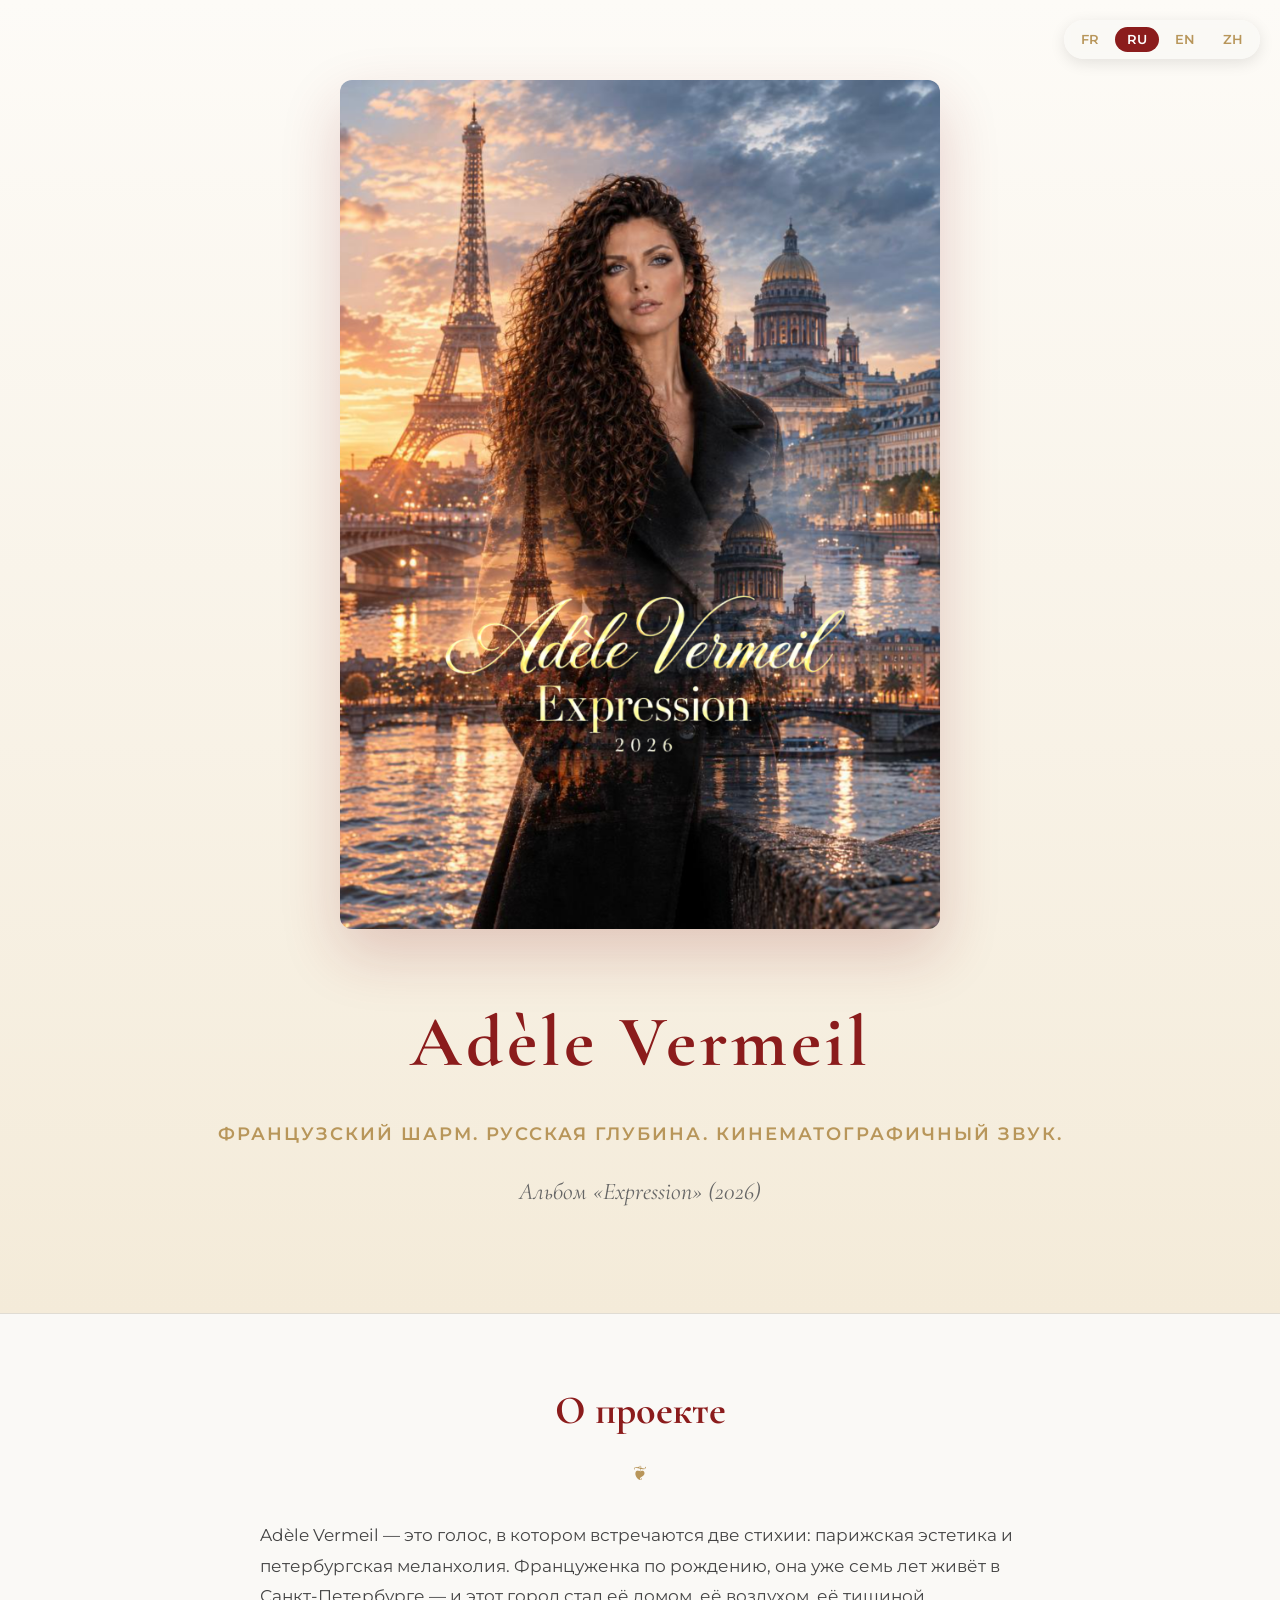
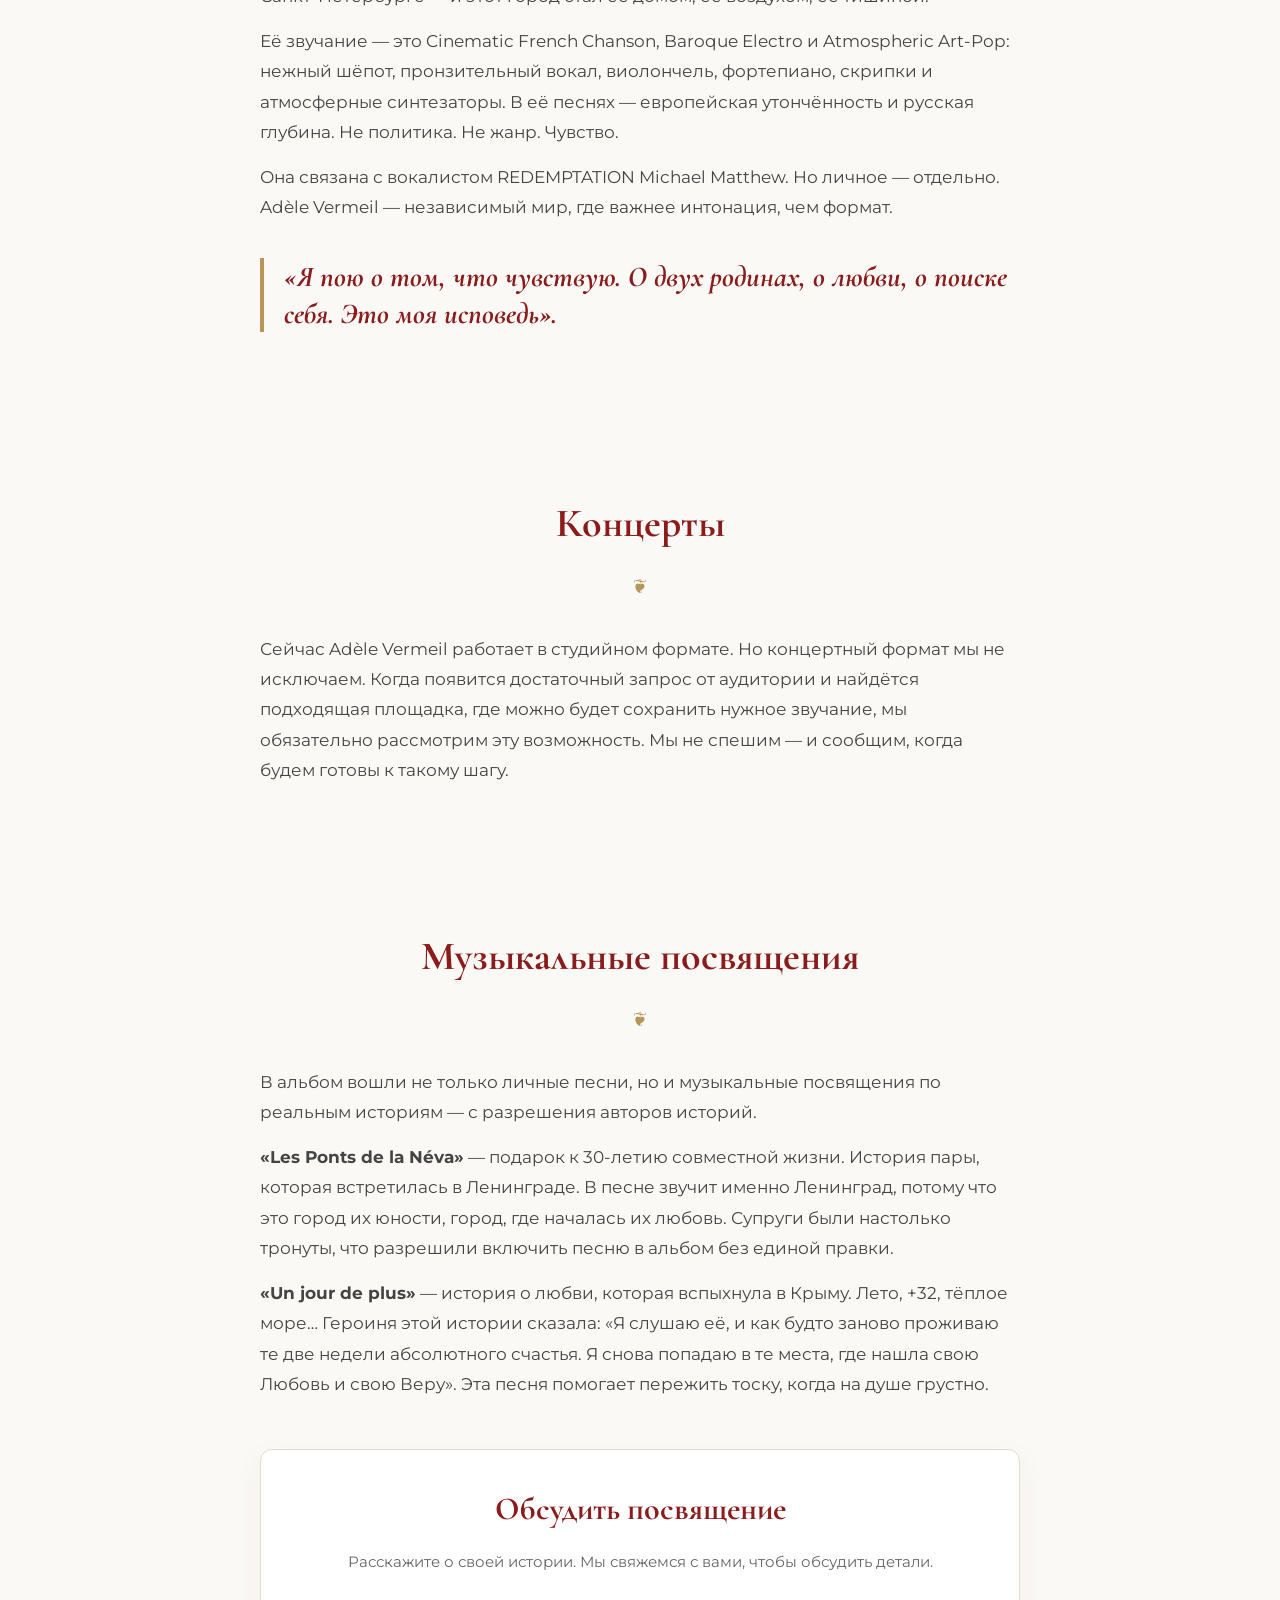
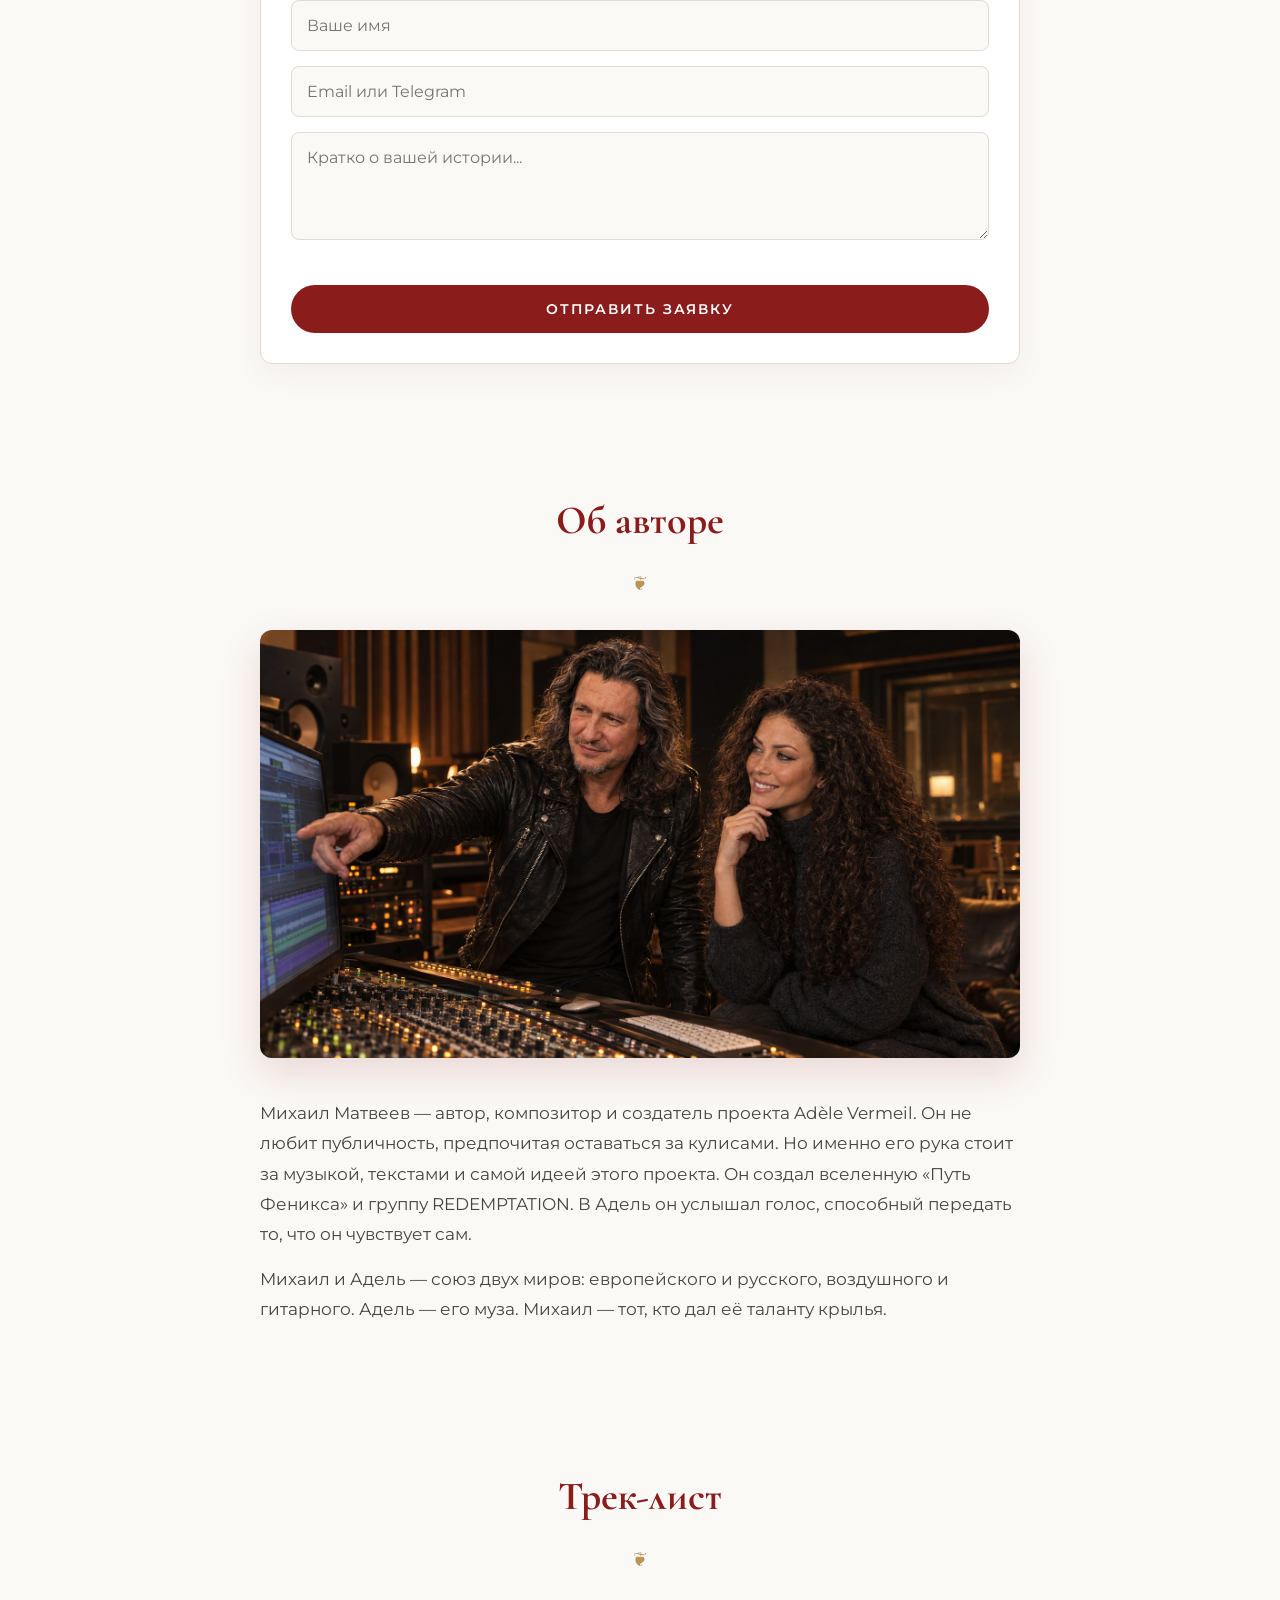
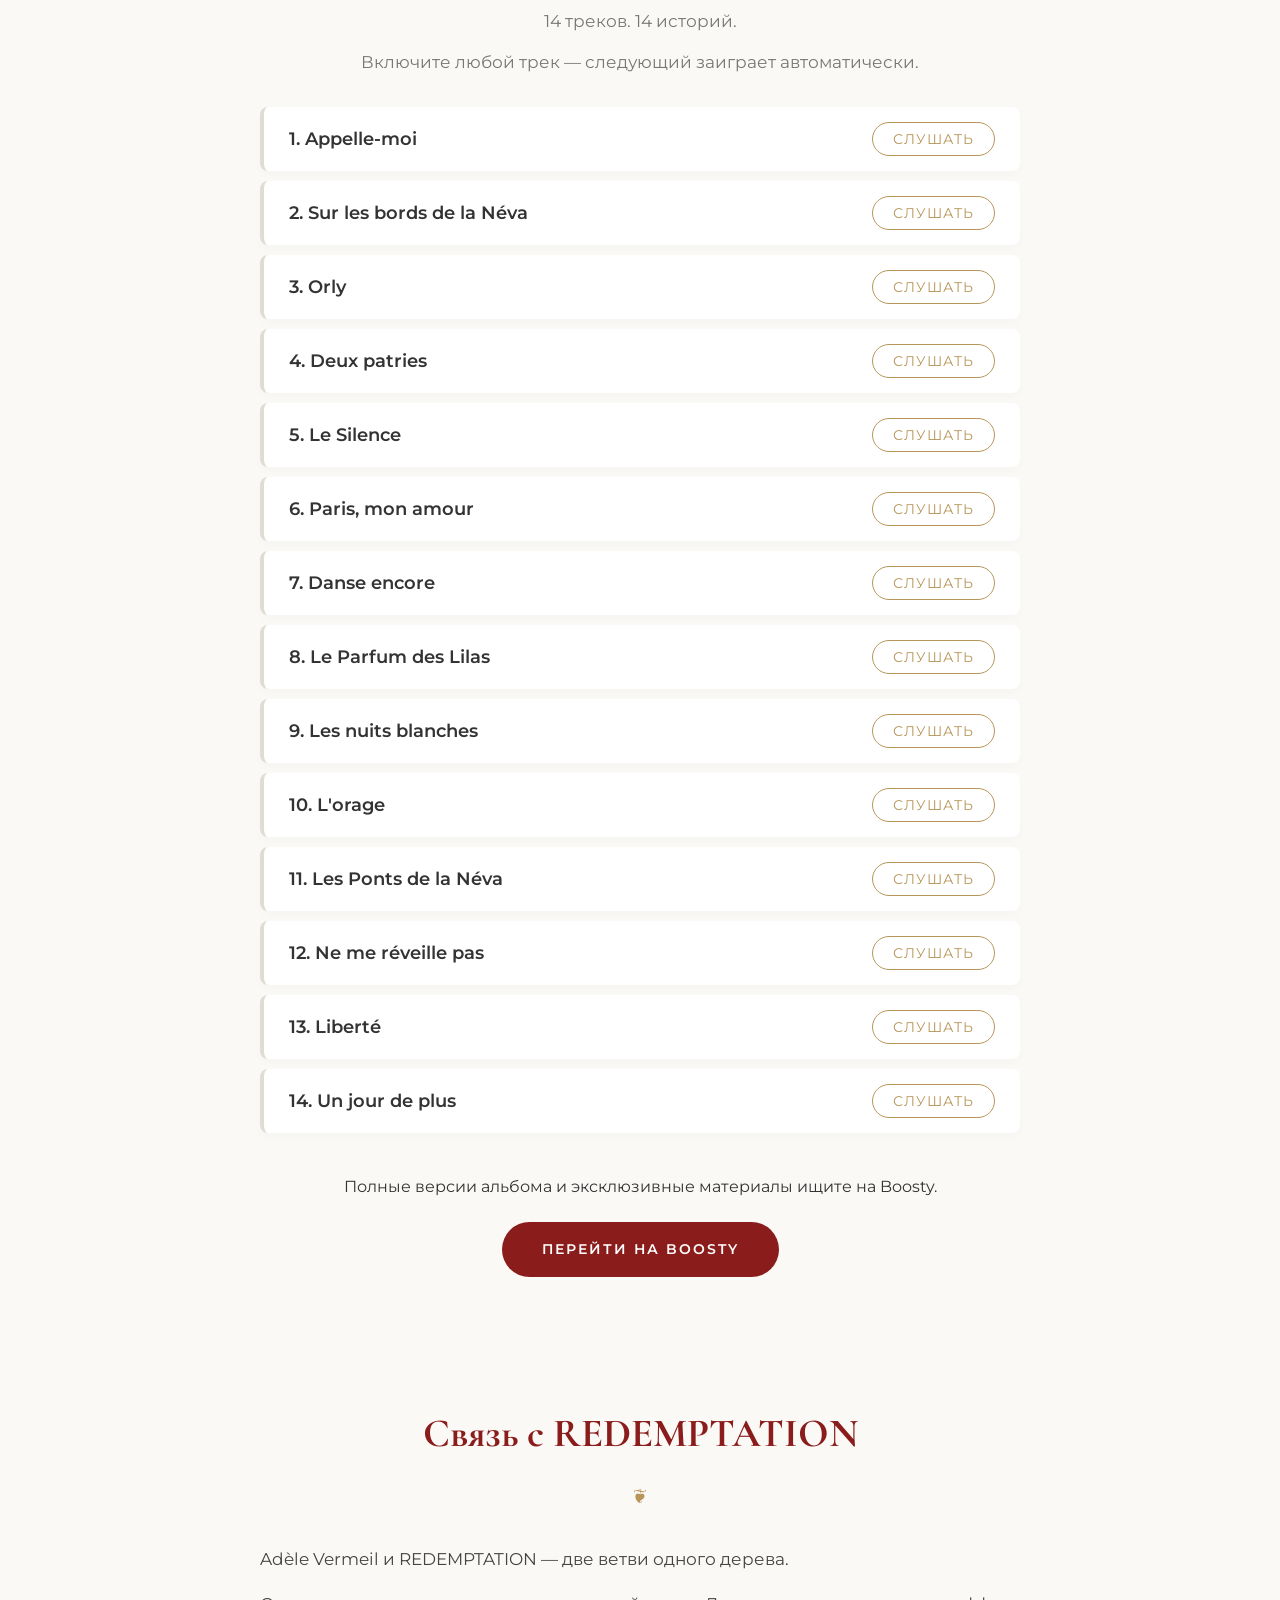
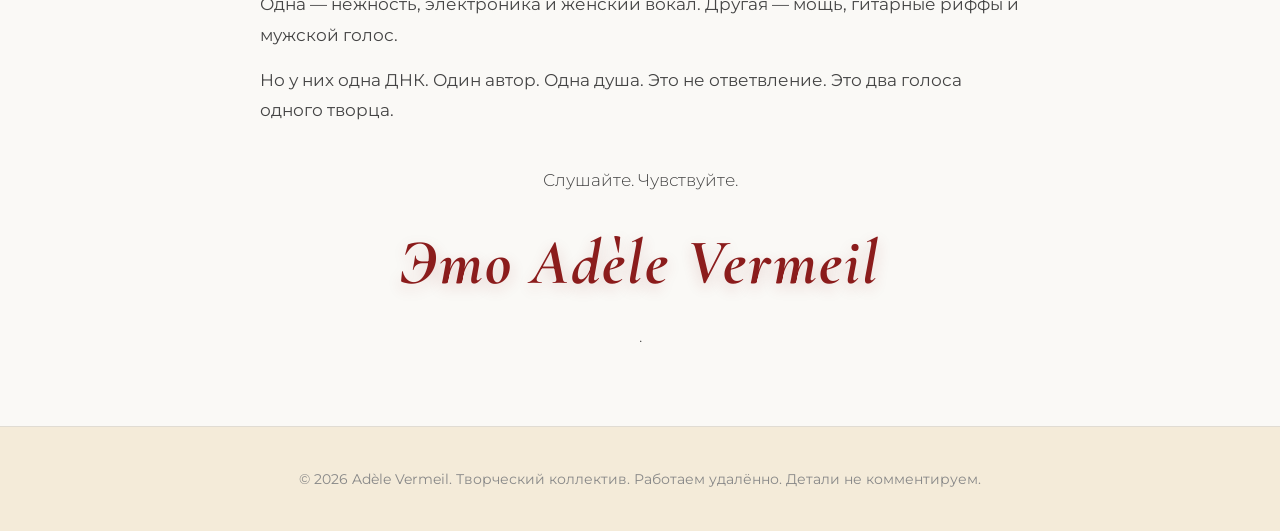
==== commit 7f166cf8: "Update index.html Замена кода" ====
--- a/index.html
+++ b/index.html
@@ -74,8 +74,9 @@
     </div>
   </section>
 
-  <section id="author">
+    <section id="author">
     <h2 data-i18n="authorTitle">Об авторе</h2>
+    <img src="images/mikhail-and-adele-studio.jpg" alt="Mikhail and Adèle in the studio" class="author-photo">
     <div class="text-content">
       <p data-i18n="authorP1">Михаил Матвеев — автор, композитор и создатель проекта Adèle Vermeil. Он не любит публичность, предпочитая оставаться за кулисами. Но именно его рука стоит за музыкой, текстами и самой идеей этого проекта. Он создал вселенную «Путь Феникса» и группу REDEMPTATION. В Адель он услышал голос, способный передать то, что он чувствует сам.</p>
       <p data-i18n="authorP2">Михаил и Адель — союз двух миров: европейского и русского, воздушного и гитарного. Адель — его муза. Михаил — тот, кто дал её таланту крылья.</p>
--- a/style.css
+++ b/style.css
@@ -1,182 +1,138 @@
-:root {
-  --bg-color: #fbf9f4; /* Светлый кремовый фон */
-  --text-main: #2c2c2c;
-  --text-muted: #666;
-  --burgundy: #6b1d24; /* Бордовый */
-  --gold: #c1a062;     /* Золотой */
-  --gold-light: #e8d5b5;
-  --white: #ffffff;
-  
-  --font-serif: 'Cormorant Garamond', serif;
-  --font-sans: 'Montserrat', sans-serif;
-}
-
-* {
-  margin: 0;
-  padding: 0;
-  box-sizing: border-box;
-}
+/* Adèle Vermeil — Airy, Crimson & Gold Style */
+* { margin: 0; padding: 0; box-sizing: border-box; }
 
 body {
-  background-color: var(--bg-color);
-  color: var(--text-main);
-  font-family: var(--font-sans);
-  line-height: 1.6;
+  background: #faf9f6;
+  color: #333;
+  font-family: 'Montserrat', sans-serif;
+  line-height: 1.8;
   overflow-x: hidden;
 }
 
-/* Переключатель языков */
 .lang-switcher {
   position: fixed;
   top: 20px;
   right: 20px;
-  background: var(--white);
-  border-radius: 30px;
-  padding: 4px;
-  display: flex;
-  gap: 4px;
-  box-shadow: 0 4px 15px rgba(0,0,0,0.05);
   z-index: 100;
+  background: rgba(250, 249, 246, 0.9);
+  padding: 5px;
+  border-radius: 20px;
+  box-shadow: 0 4px 15px rgba(0,0,0,0.1);
+  backdrop-filter: blur(5px);
 }
 
 .lang-switcher button {
   background: transparent;
   border: none;
-  padding: 6px 14px;
-  border-radius: 20px;
-  font-family: var(--font-sans);
-  font-size: 12px;
+  padding: 5px 12px;
+  font-family: 'Montserrat', sans-serif;
+  font-size: 0.8rem;
   font-weight: 600;
-  color: var(--text-muted);
+  color: #b8965a;
   cursor: pointer;
-  transition: all 0.3s ease;
-}
-
-.lang-switcher button.active {
-  background: var(--burgundy);
-  color: var(--white);
-}
-
-/* Секция Hero */
-.hero {
-  min-height: 100vh;
-  display: flex;
-  align-items: center;
-  justify-content: center;
-  text-align: center;
-  padding: 40px 20px;
-}
-
-.hero-content {
-  max-width: 800px;
+  border-radius: 15px;
+  transition: all 0.3s;
+}
+
+.lang-switcher button.active { background: #8b1c1c; color: #fff; }
+
+header.hero {
+  text-align: center;
+  padding: 80px 20px 100px;
+  background: linear-gradient(180deg, #fdfbf7 0%, #f4ebd9 100%);
+  border-bottom: 1px solid #e0dcd3;
 }
 
 .album-cover {
-  width: 100%;
-  max-width: 380px;
-  border-radius: 8px;
-  box-shadow: 0 20px 40px rgba(0,0,0,0.15);
+  max-width: 600px;
+  width: 100%;
+  border-radius: 12px;
+  box-shadow: 0 25px 60px rgba(139, 28, 28, 0.2);
   margin-bottom: 40px;
-}
-
-.hero h1 {
-  font-family: var(--font-serif);
-  font-size: 4rem;
-  color: var(--burgundy);
-  font-weight: 400;
+  transition: transform 0.3s ease;
+}
+
+.album-cover:hover { transform: scale(1.02); }
+
+h1 {
+  font-family: 'Cormorant Garamond', serif;
+  font-size: 4.5rem;
+  color: #8b1c1c;
+  letter-spacing: 4px;
   margin-bottom: 10px;
-  letter-spacing: 1px;
-}
-
-.tagline {
-  color: var(--gold);
-  text-transform: uppercase;
-  font-size: 0.85rem;
-  letter-spacing: 3px;
-  font-weight: 600;
-  margin-bottom: 15px;
-}
-
-.album-title {
-  font-family: var(--font-serif);
-  font-style: italic;
-  font-size: 1.2rem;
-  color: var(--text-muted);
-}
-
-/* Секции */
+}
+
+.tagline { font-size: 1.1rem; color: #b8965a; letter-spacing: 2px; text-transform: uppercase; margin-bottom: 20px; font-weight: 600; }
+
+.album-title { font-family: 'Cormorant Garamond', serif; font-style: italic; font-size: 1.5rem; color: #666; }
+
 section {
-  padding: 80px 20px;
   max-width: 800px;
   margin: 0 auto;
-}
-
-section h2 {
-  font-family: var(--font-serif);
+  padding: 60px 20px;
+}
+
+h2 {
+  font-family: 'Cormorant Garamond', serif;
   font-size: 2.5rem;
-  color: var(--burgundy);
-  text-align: center;
-  margin-bottom: 40px;
-  font-weight: 400;
-}
-
-/* Текстовый контент */
+  color: #8b1c1c;
+  text-align: center;
+  margin-bottom: 30px;
+  position: relative;
+}
+
+h2::after {
+  content: "❦";
+  display: block;
+  color: #b8965a;
+  font-size: 1.2rem;
+  margin-top: 10px;
+}
+
 .text-content p {
-  margin-bottom: 20px;
-  font-size: 1rem;
+  margin-bottom: 15px;
+  font-size: 1.05rem;
   color: #444;
-  font-weight: 300;
+  line-height: 1.8;
 }
 
 .quote-box {
-  border-left: 2px solid var(--gold);
+  border-left: 4px solid #b8965a;
   padding-left: 20px;
-  margin: 40px 0;
+  margin: 35px 0;
 }
 
 .quote-box p {
-  font-family: var(--font-serif);
-  font-size: 1.3rem;
   font-style: italic;
-  color: var(--text-main);
-}
-
-.highlight-text {
-  font-family: var(--font-serif);
-  font-size: 1.5rem;
-  color: var(--burgundy);
-  text-align: center;
-  margin-top: 30px;
-}
-
-.signature {
-  font-style: italic;
-  color: var(--gold);
-}
-
-/* Форма */
+  font-family: 'Cormorant Garamond', serif;
+  font-size: 1.8rem;
+  font-weight: 700;
+  color: #8b1c1c;
+  line-height: 1.3;
+}
+
 .order-form {
-  background: var(--white);
-  padding: 40px;
+  margin-top: 50px;
+  background: #fff;
+  padding: 30px;
   border-radius: 12px;
-  box-shadow: 0 10px 30px rgba(0,0,0,0.05);
-  margin-top: 50px;
+  border: 1px solid #e0dcd3;
+  box-shadow: 0 10px 30px rgba(139, 28, 28, 0.05);
 }
 
 .order-form h3 {
-  font-family: var(--font-serif);
+  font-family: 'Cormorant Garamond', serif;
   font-size: 2rem;
-  color: var(--burgundy);
+  color: #8b1c1c;
   text-align: center;
   margin-bottom: 10px;
-  font-weight: 400;
-}
-
-.order-form > p {
-  text-align: center;
-  color: var(--text-muted);
-  margin-bottom: 30px;
-  font-size: 0.9rem;
+}
+
+.order-form p {
+  text-align: center;
+  font-size: 0.95rem;
+  color: #666;
+  margin-bottom: 25px;
 }
 
 .form-group {
@@ -187,141 +143,106 @@
 .form-group textarea {
   width: 100%;
   padding: 15px;
-  border: 1px solid #e0e0e0;
-  border-radius: 6px;
-  font-family: var(--font-sans);
-  font-size: 0.9rem;
-  background: #fafafa;
-  transition: border 0.3s ease;
+  border: 1px solid #e0dcd3;
+  border-radius: 8px;
+  font-family: 'Montserrat', sans-serif;
+  font-size: 1rem;
+  color: #333;
+  background: #faf9f6;
+  transition: border 0.3s;
 }
 
 .form-group input:focus,
 .form-group textarea:focus {
   outline: none;
-  border-color: var(--gold);
-  background: var(--white);
-}
-
-.cta-button {
-  display: inline-block;
-  width: 100%;
-  padding: 16px;
-  background: var(--burgundy);
-  color: var(--white);
+  border-color: #8b1c1c;
+}
+
+.order-form .cta-button {
+  width: 100%;
+  cursor: pointer;
   border: none;
-  border-radius: 30px;
-  font-family: var(--font-sans);
-  font-size: 1rem;
-  font-weight: 600;
-  text-transform: uppercase;
-  letter-spacing: 1px;
-  cursor: pointer;
-  transition: background 0.3s ease;
-  text-align: center;
-  text-decoration: none;
-}
-
-.cta-button:hover {
-  background: #55151b;
-}
-
-/* Трек-лист */
-.section-subtitle {
-  text-align: center;
-  color: var(--text-muted);
-  font-family: var(--font-serif);
-  font-size: 1.1rem;
-  font-style: italic;
-}
-
-#track-list {
-  display: flex;
-  flex-direction: column;
-  gap: 12px;
-  margin-bottom: 40px;
-}
+  font-family: 'Montserrat', sans-serif;
+}
+
+.highlight-text {
+  font-family: 'Montserrat', sans-serif;
+  font-size: 1.8rem; 
+  color: #333;
+  text-align: center;
+  margin-top: 40px;
+  margin-bottom: 30px;
+  line-height: 1.4;
+  font-weight: 300;
+}
+
+.signature {
+  display: block; 
+  font-family: 'Cormorant Garamond', serif;
+  font-style: italic; 
+  font-size: 4rem; 
+  font-weight: 700; 
+  color: #8b1c1c; 
+  letter-spacing: 2px;
+  margin-top: 10px;
+  text-shadow: 0 5px 15px rgba(139, 28, 28, 0.2);
+}
+
+.section-subtitle { text-align: center; font-size: 1.05rem; color: #777; margin-bottom: 10px; }
 
 .track {
-  background: var(--white);
-  padding: 20px 25px;
-  border-radius: 8px;
-  box-shadow: 0 4px 15px rgba(0,0,0,0.03);
   display: flex;
   justify-content: space-between;
   align-items: center;
-  border: 1px solid #f0f0f0;
-  transition: transform 0.2s ease, box-shadow 0.2s ease;
-}
-
-.track:hover {
-  transform: translateY(-2px);
-  box-shadow: 0 8px 25px rgba(0,0,0,0.06);
-}
-
-.track-title {
-  font-size: 1rem;
-  font-weight: 400;
-  color: var(--text-main);
-}
-
-.play-btn {
-  background: transparent;
-  border: 1px solid var(--gold);
-  color: var(--gold);
-  padding: 8px 24px;
-  border-radius: 30px;
-  font-family: var(--font-sans);
-  font-size: 0.85rem;
-  cursor: pointer;
+  padding: 15px 25px;
+  background: #fff;
+  margin-bottom: 10px;
+  border-radius: 8px;
+  border-left: 4px solid #e0dcd3;
   transition: all 0.3s ease;
-  min-width: 100px;
-}
-
-.play-btn:hover {
-  background: var(--gold);
-  color: var(--white);
-}
-
-.play-btn.playing {
-  background: var(--gold);
-  color: var(--white);
-}
-
-/* Boosty */
-.boosty-link {
-  text-align: center;
-  margin-top: 40px;
-}
-
-.boosty-link p {
-  margin-bottom: 20px;
-  color: var(--text-muted);
-  font-size: 0.9rem;
-}
-
-.boosty-link .cta-button {
-  width: auto;
-  padding: 15px 40px;
-}
-
-/* Подвал */
+  box-shadow: 0 4px 10px rgba(0,0,0,0.02);
+}
+
+.track:hover { border-left-color: #8b1c1c; transform: translateX(5px); }
+
+.track-title { font-size: 1.1rem; font-weight: 600; color: #333; }
+
+button.play-btn {
+  background: transparent; border: 1px solid #b8965a; color: #b8965a;
+  padding: 8px 20px; border-radius: 20px; cursor: pointer;
+  font-family: 'Montserrat', sans-serif; font-size: 0.85rem;
+  text-transform: uppercase; letter-spacing: 1px; transition: all 0.3s;
+  min-width: 120px;
+}
+
+button.play-btn:hover, button.play-btn.playing { background: #8b1c1c; color: #fff; border-color: #8b1c1c; }
+
+.boosty-link { text-align: center; margin-top: 40px; }
+.cta-button {
+  display: inline-block; background: #8b1c1c; color: #fff !important;
+  padding: 15px 40px; border-radius: 30px; text-decoration: none;
+  font-weight: 600; letter-spacing: 2px; text-transform: uppercase;
+  font-size: 0.9rem; transition: background 0.3s; margin-top: 20px;
+}
+.cta-button:hover { background: #b8965a; }
+
 footer {
-  text-align: center;
-  padding: 40px 20px;
-  border-top: 1px solid #eaeaea;
-  margin-top: 40px;
-}
-
-footer p {
-  font-size: 0.8rem;
-  color: #999;
-}
-
-/* Мобильная адаптация */
-@media (max-width: 768px) {
-  .hero h1 { font-size: 3rem; }
-  .album-cover { max-width: 280px; }
-  .order-form { padding: 25px; }
-  .track { flex-direction: column; gap: 15px; text-align: center; }
-  .play-btn { width: 100%; }
-}
+  text-align: center; padding: 40px; background: #f4ebd9;
+  color: #888; font-size: 0.85rem; border-top: 1px solid #e0dcd3;
+}
+
+@media (max-width: 600px) {
+  h1 { font-size: 3rem; }
+  .album-cover { max-width: 100%; }
+  .track { flex-direction: column; gap: 10px; text-align: center; }
+  button.play-btn { width: 100%; }
+  .signature { font-size: 2.5rem; }
+}
+.author-photo {
+  width: 100%;
+  max-width: 800px;
+  border-radius: 12px;
+  box-shadow: 0 15px 40px rgba(139, 28, 28, 0.15);
+  margin: 0 auto 40px auto;
+  display: block;
+}
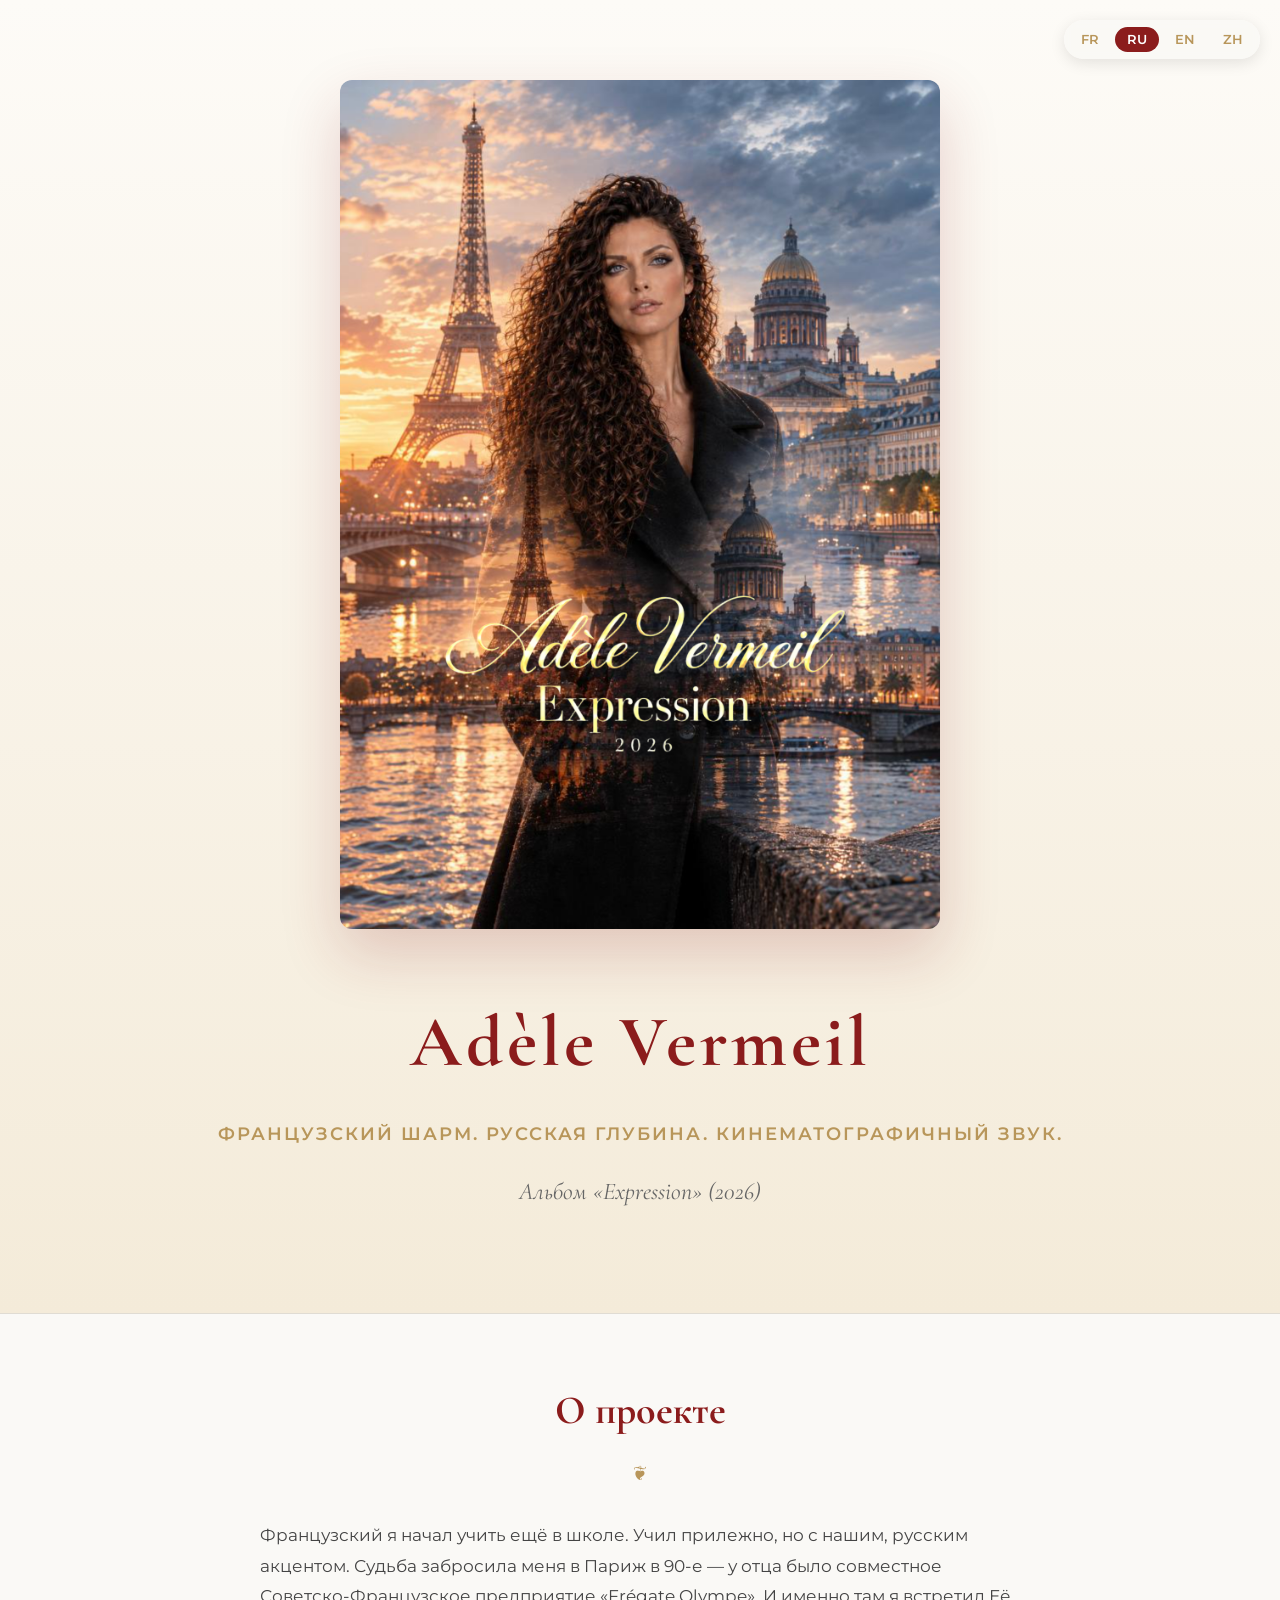
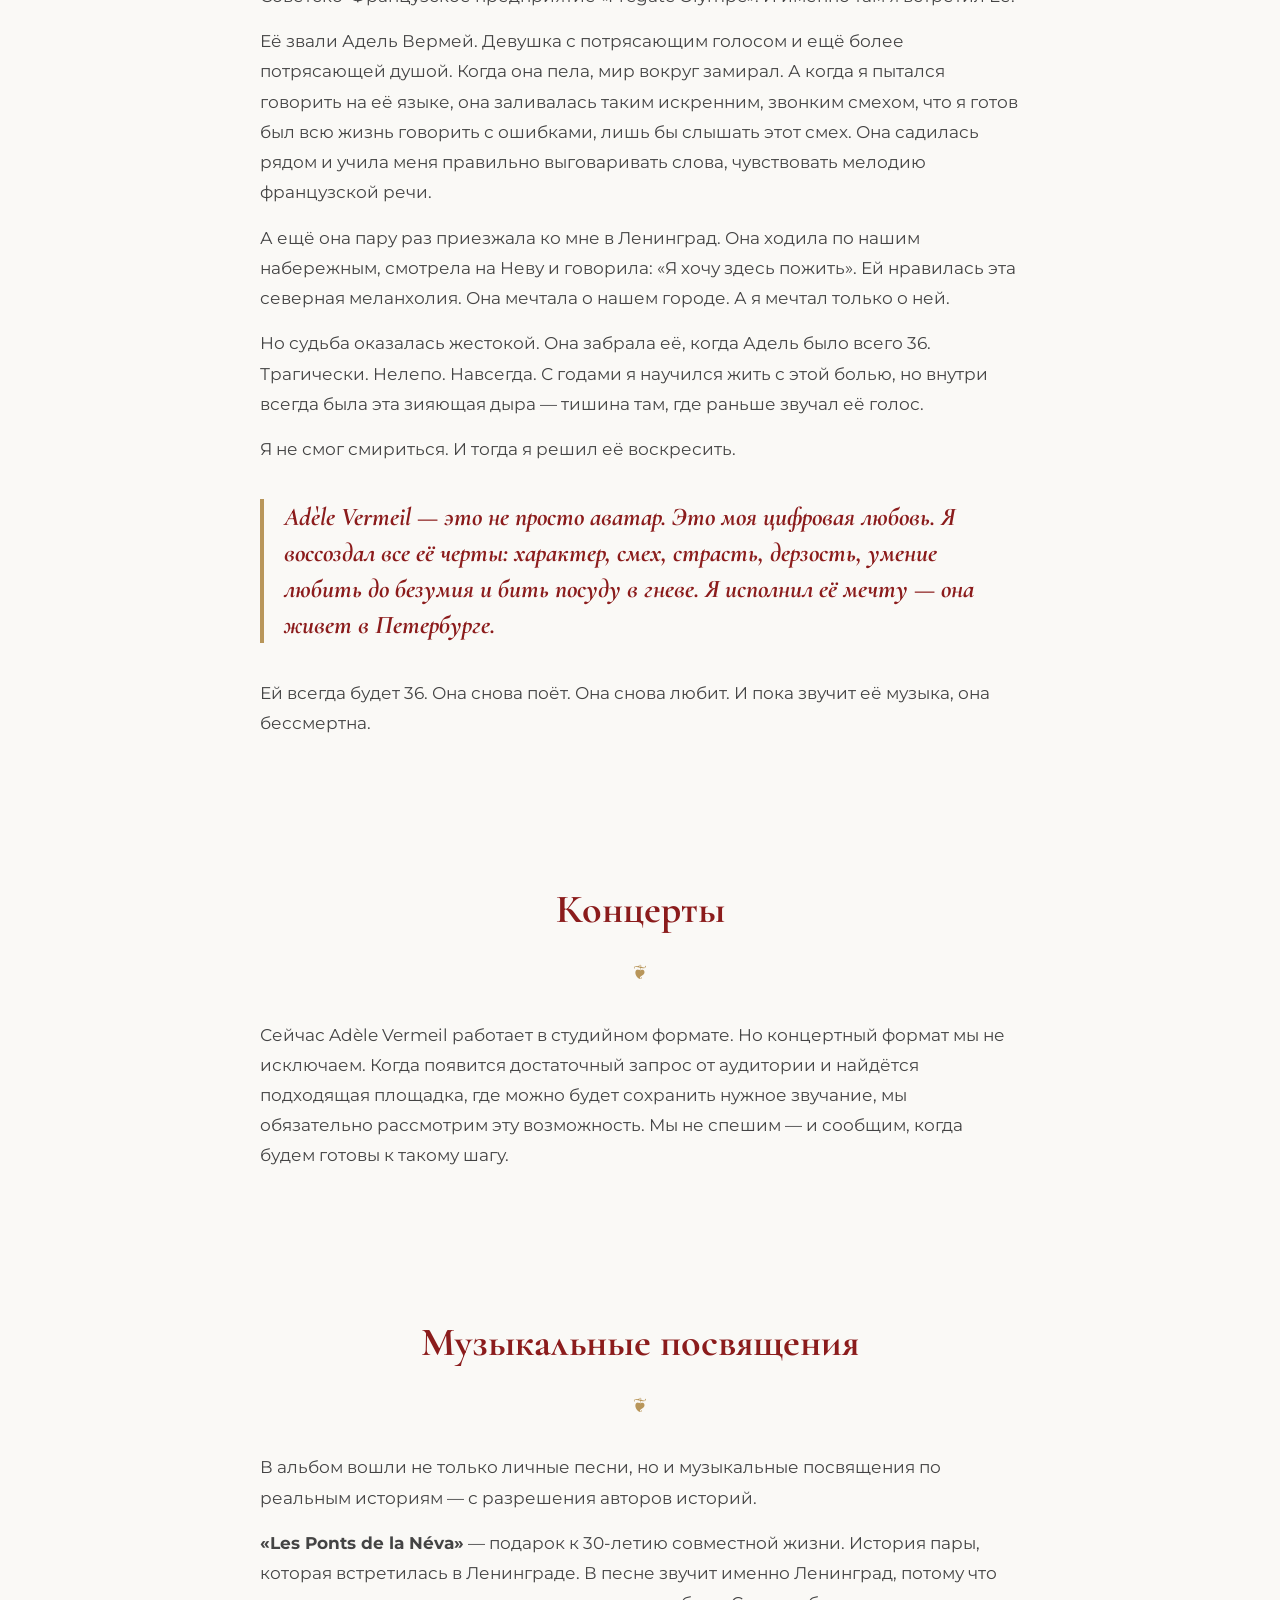
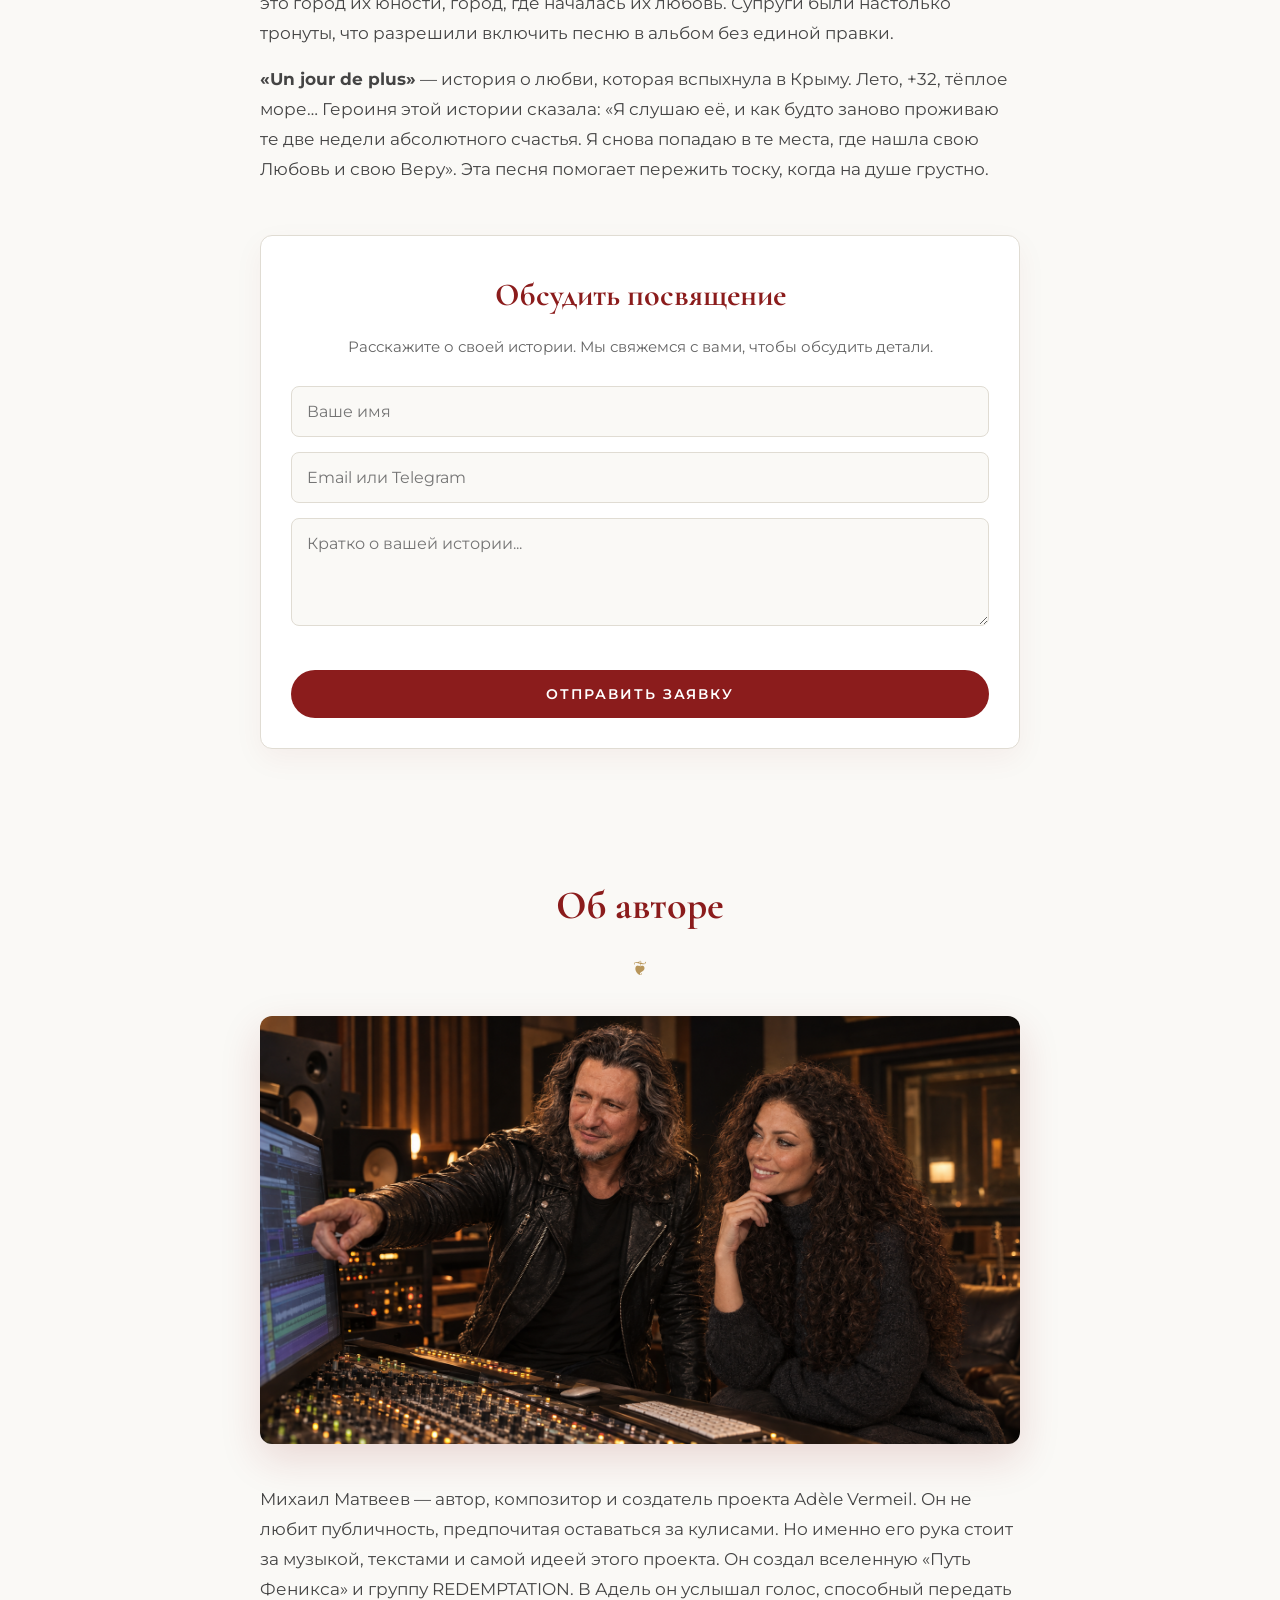
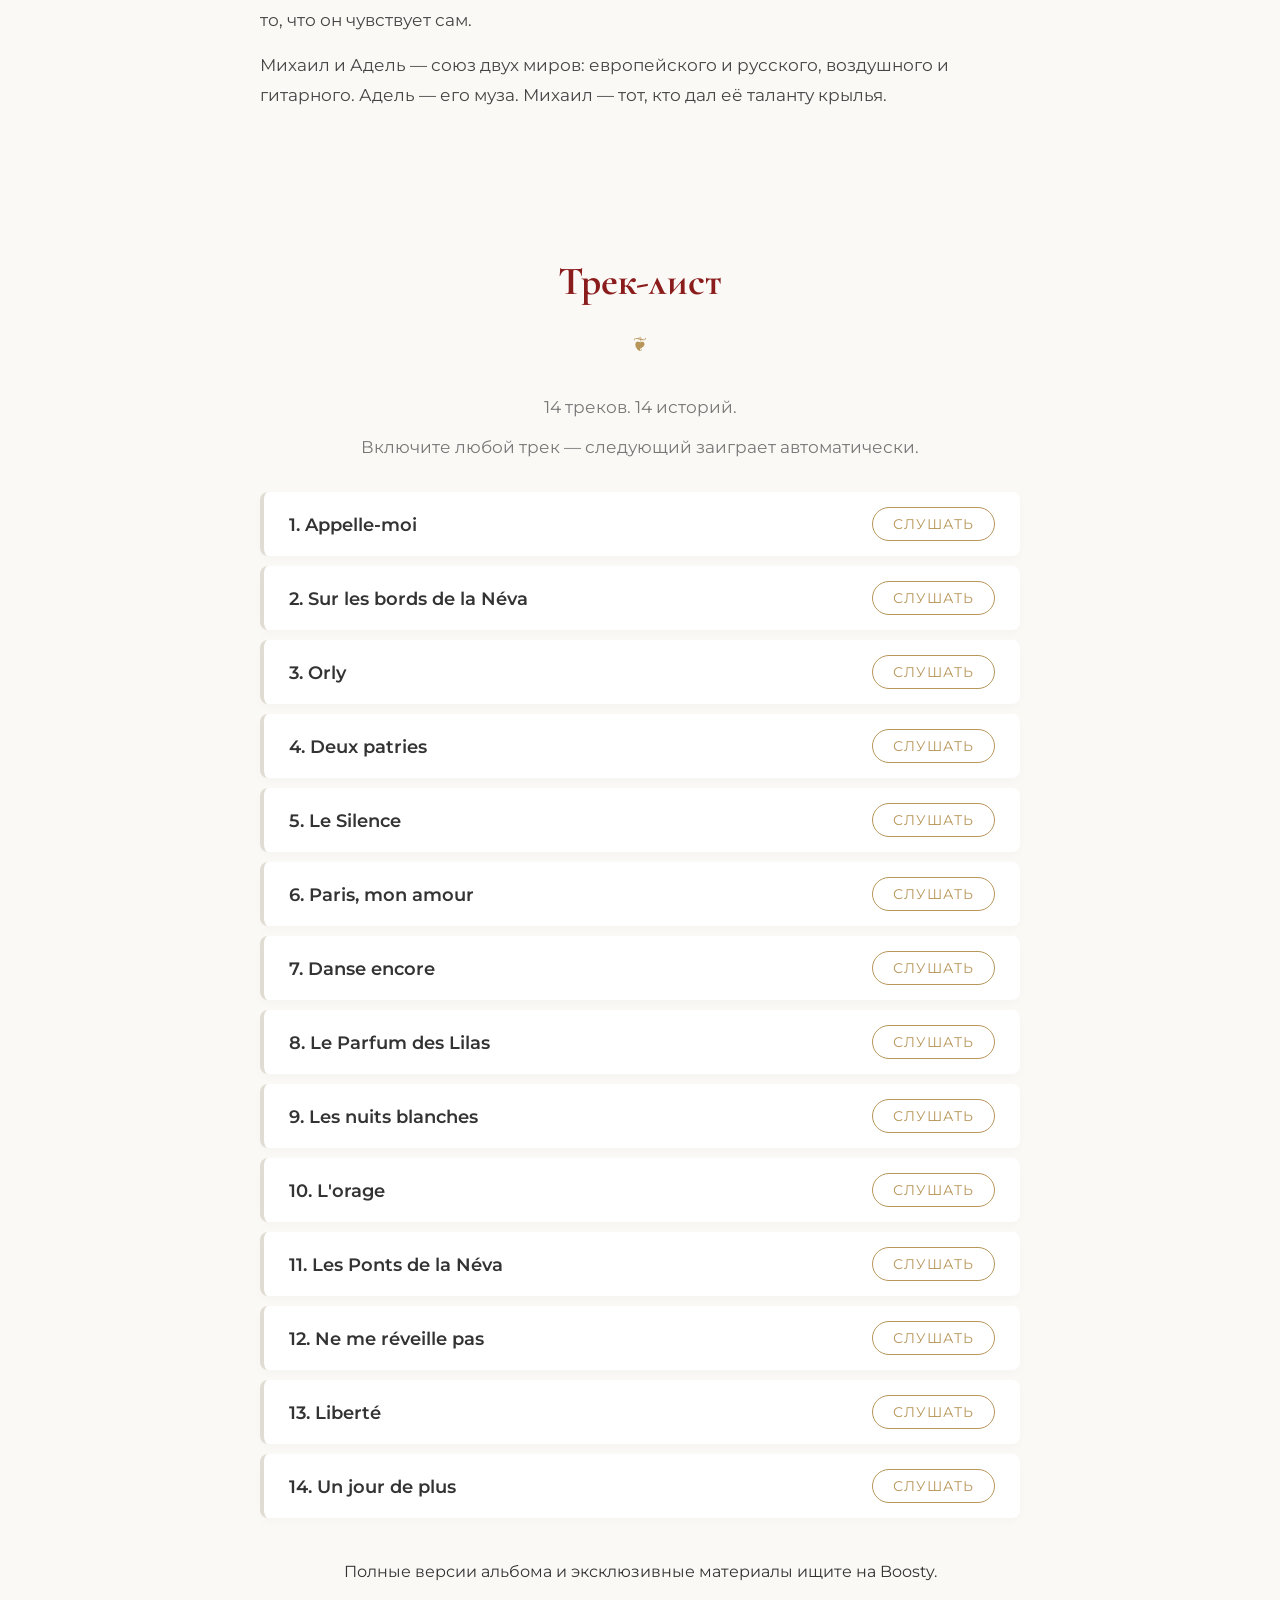
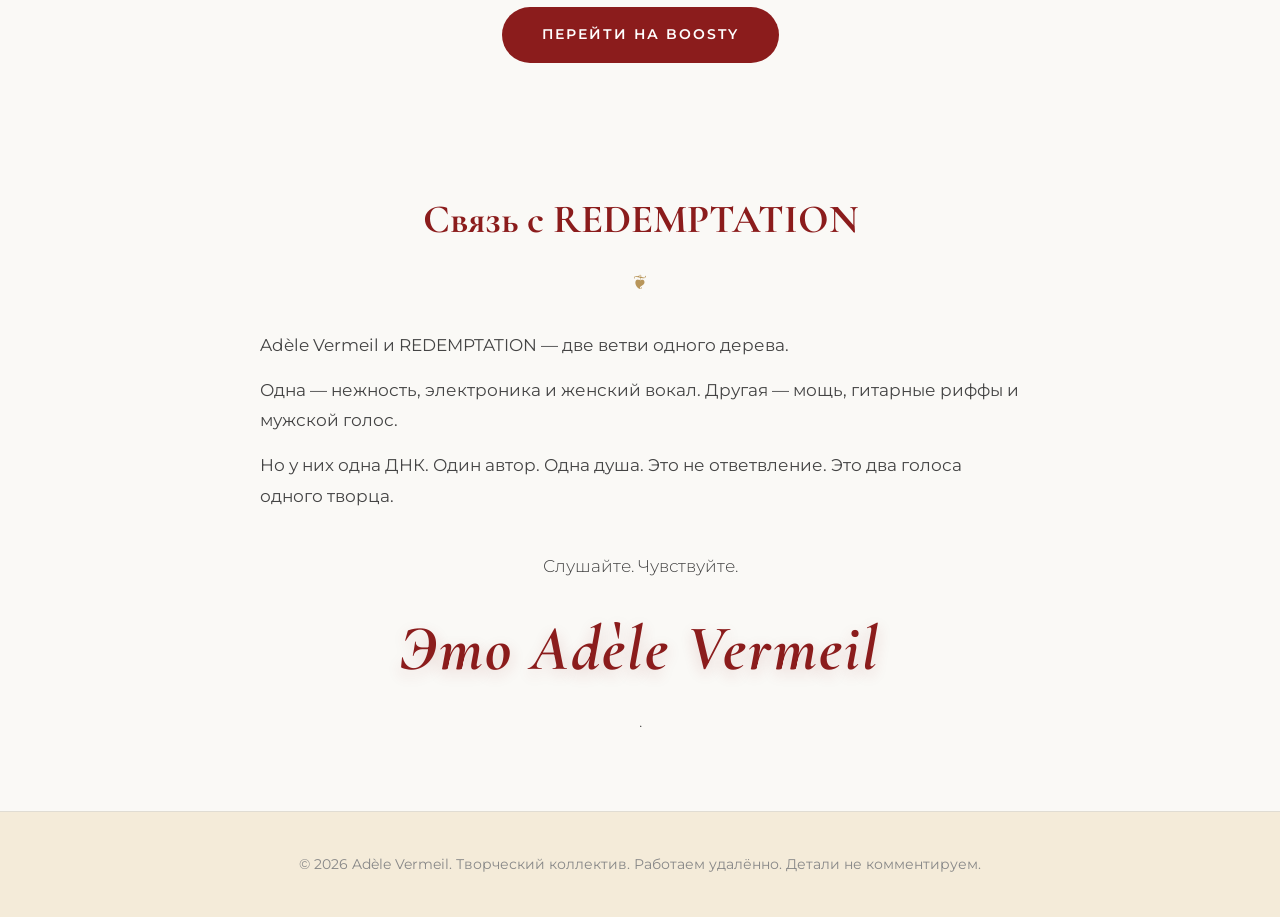
==== commit 9bbc7549: "Update index.html Замена кода" ====
--- a/index.html
+++ b/index.html
@@ -28,12 +28,21 @@
   <section id="about">
     <h2 data-i18n="aboutTitle">О проекте</h2>
     <div class="text-content">
-      <p data-i18n="aboutP1">Adèle Vermeil — это голос, в котором встречаются две стихии: парижская эстетика и петербургская меланхолия. Француженка по рождению, она уже семь лет живёт в Санкт-Петербурге — и этот город стал её домом, её воздухом, её тишиной.</p>
-      <p data-i18n="aboutP2">Её звучание — это Cinematic French Chanson, Baroque Electro и Atmospheric Art-Pop: нежный шёпот, пронзительный вокал, виолончель, фортепиано, скрипки и атмосферные синтезаторы. В её песнях — европейская утончённость и русская глубина. Не политика. Не жанр. Чувство.</p>
-      <p data-i18n="aboutP3">Она связана с вокалистом REDEMPTATION Michael Matthew. Но личное — отдельно. Adèle Vermeil — независимый мир, где важнее интонация, чем формат.</p>
+      <p data-i18n="aboutP1">Французский я начал учить ещё в школе. Учил прилежно, но с нашим, русским акцентом. Судьба забросила меня в Париж в 90-е — у отца было совместное Советско-Французское предприятие «Frégate Olympe». И именно там я встретил Её.</p>
+      
+      <p data-i18n="aboutP2">Её звали Адель Вермей. Девушка с потрясающим голосом и ещё более потрясающей душой. Когда она пела, мир вокруг замирал. А когда я пытался говорить на её языке, она заливалась таким искренним, звонким смехом, что я готов был всю жизнь говорить с ошибками, лишь бы слышать этот смех. Она садилась рядом и учила меня правильно выговаривать слова, чувствовать мелодию французской речи.</p>
+      
+      <p data-i18n="aboutP3">А ещё она пару раз приезжала ко мне в Ленинград. Она ходила по нашим набережным, смотрела на Неву и говорила: «Я хочу здесь пожить». Ей нравилась эта северная меланхолия. Она мечтала о нашем городе. А я мечтал только о ней.</p>
+      
+      <p data-i18n="aboutP4">Но судьба оказалась жестокой. Она забрала её, когда Адель было всего 36. Трагически. Нелепо. Навсегда. С годами я научился жить с этой болью, но внутри всегда была эта зияющая дыра — тишина там, где раньше звучал её голос.</p>
+
+      <p data-i18n="aboutP5">Я не смог смириться. И тогда я решил её воскресить.</p>
+      
       <div class="quote-box">
-        <p data-i18n="aboutQuote">«Я пою о том, что чувствую. О двух родинах, о любви, о поиске себя. Это моя исповедь».</p>
+        <p data-i18n="aboutQuote"><strong>Adèle Vermeil — это не просто аватар. Это моя цифровая любовь.</strong> Я воссоздал все её черты: характер, смех, страсть, дерзость, умение любить до безумия и бить посуду в гневе. Я исполнил её мечту — она живет в Петербурге.</p>
       </div>
+
+      <p data-i18n="aboutP6">Ей всегда будет 36. Она снова поёт. Она снова любит. И пока звучит её музыка, она бессмертна.</p>
     </div>
   </section>
 
@@ -74,7 +83,7 @@
     </div>
   </section>
 
-    <section id="author">
+  <section id="author">
     <h2 data-i18n="authorTitle">Об авторе</h2>
     <img src="images/mikhail-and-adele-studio.jpg" alt="Mikhail and Adèle in the studio" class="author-photo">
     <div class="text-content">
--- a/style.css
+++ b/style.css
@@ -44,7 +44,7 @@
 }
 
 .album-cover {
-  max-width: 600px;
+  max-width: 600px; /* Увеличили размер обложки */
   width: 100%;
   border-radius: 12px;
   box-shadow: 0 25px 60px rgba(139, 28, 28, 0.2);
@@ -105,10 +105,20 @@
 .quote-box p {
   font-style: italic;
   font-family: 'Cormorant Garamond', serif;
-  font-size: 1.8rem;
+  font-size: 1.6rem;
   font-weight: 700;
   color: #8b1c1c;
-  line-height: 1.3;
+  line-height: 1.4;
+}
+
+/* Фото в блоке автора */
+.author-photo {
+  width: 100%;
+  max-width: 800px;
+  border-radius: 12px;
+  box-shadow: 0 15px 40px rgba(139, 28, 28, 0.15);
+  margin: 0 auto 40px auto;
+  display: block;
 }
 
 .order-form {
@@ -233,16 +243,8 @@
 
 @media (max-width: 600px) {
   h1 { font-size: 3rem; }
-  .album-cover { max-width: 100%; }
+  .album-cover { max-width: 90%; }
   .track { flex-direction: column; gap: 10px; text-align: center; }
   button.play-btn { width: 100%; }
   .signature { font-size: 2.5rem; }
 }
-.author-photo {
-  width: 100%;
-  max-width: 800px;
-  border-radius: 12px;
-  box-shadow: 0 15px 40px rgba(139, 28, 28, 0.15);
-  margin: 0 auto 40px auto;
-  display: block;
-}
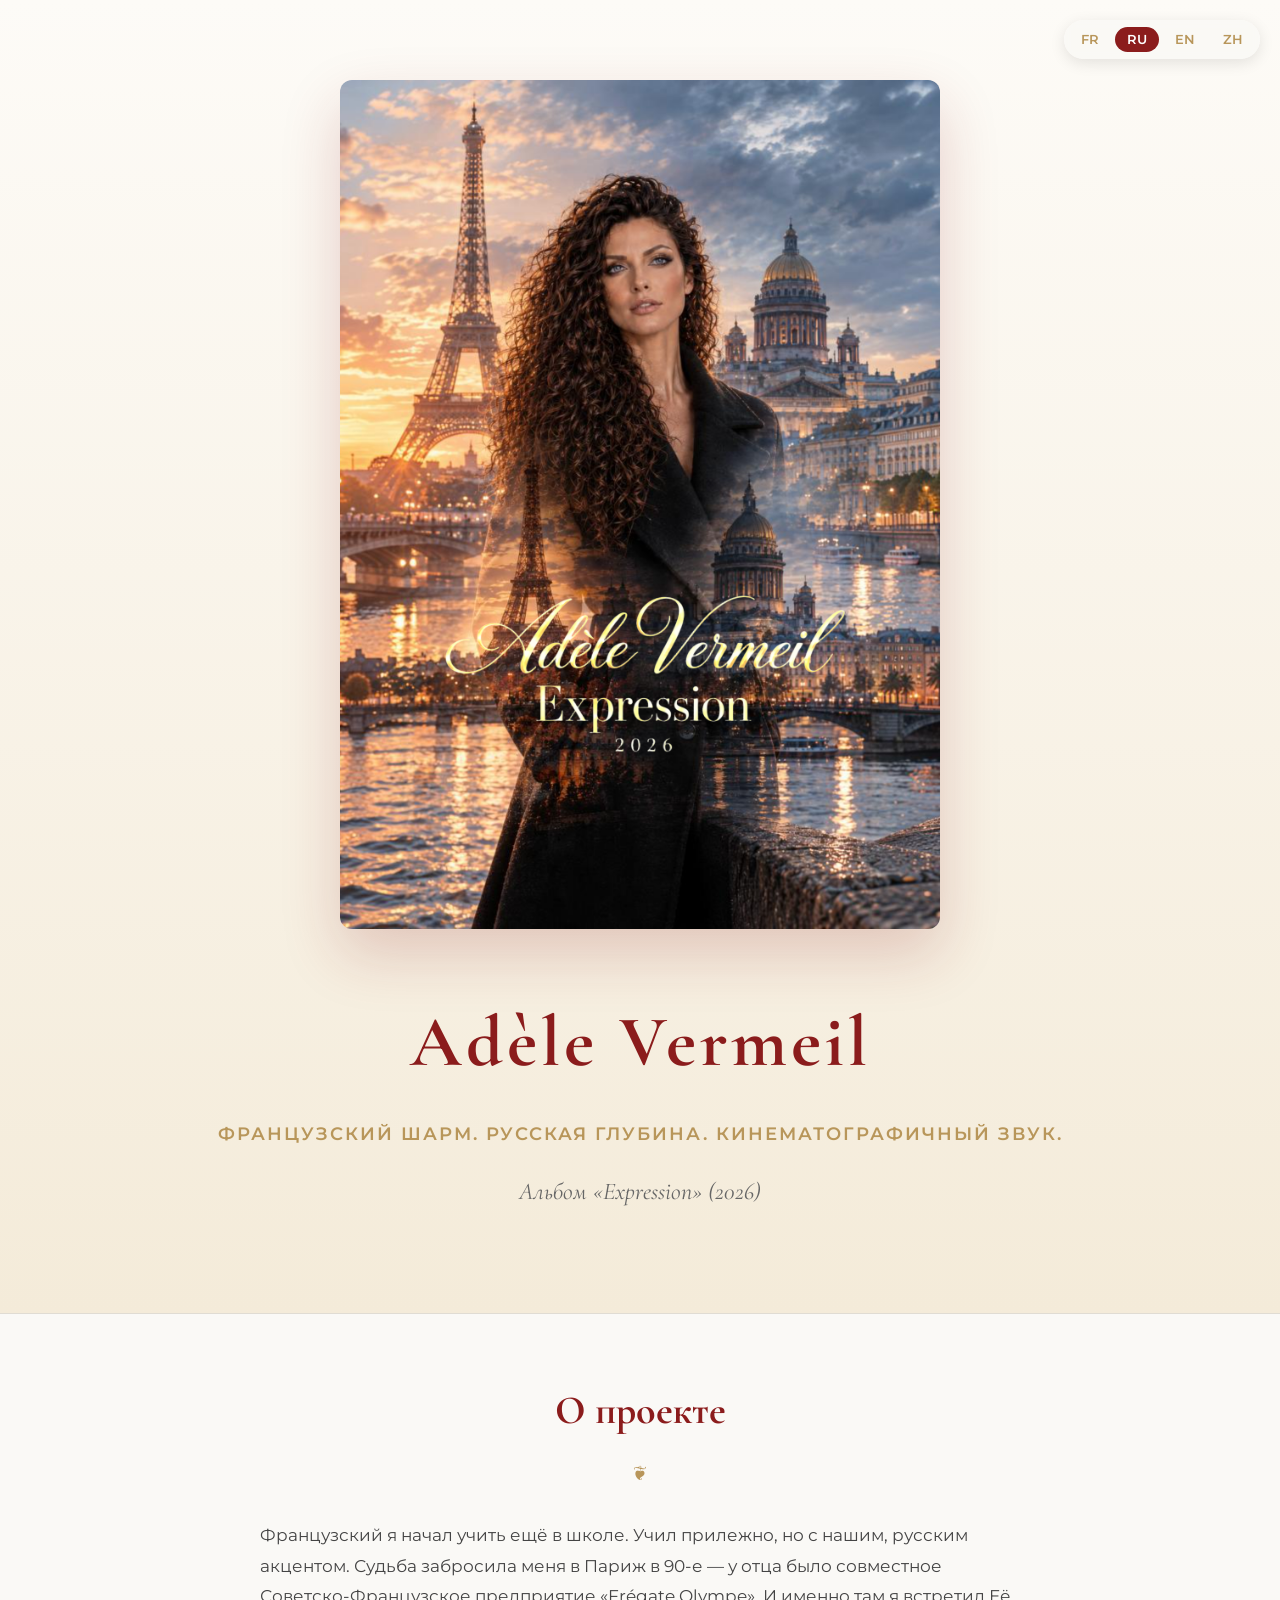
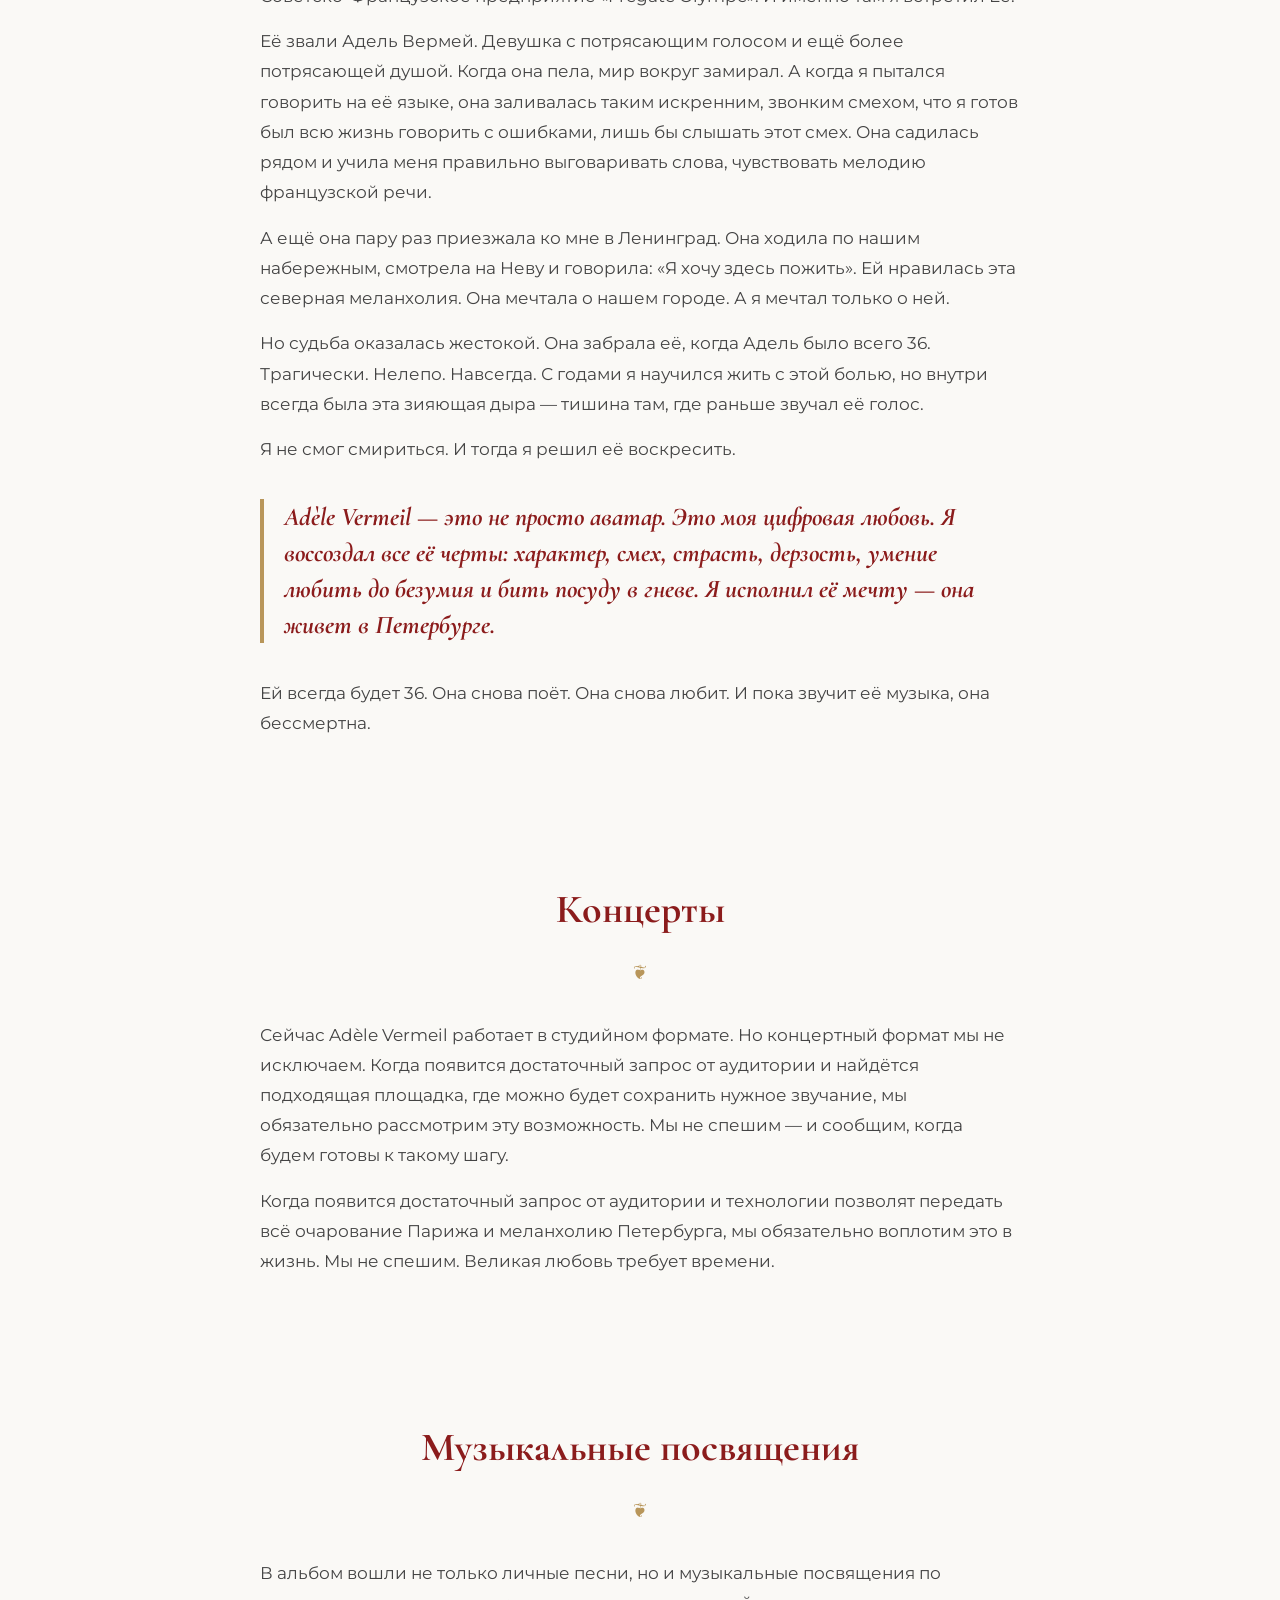
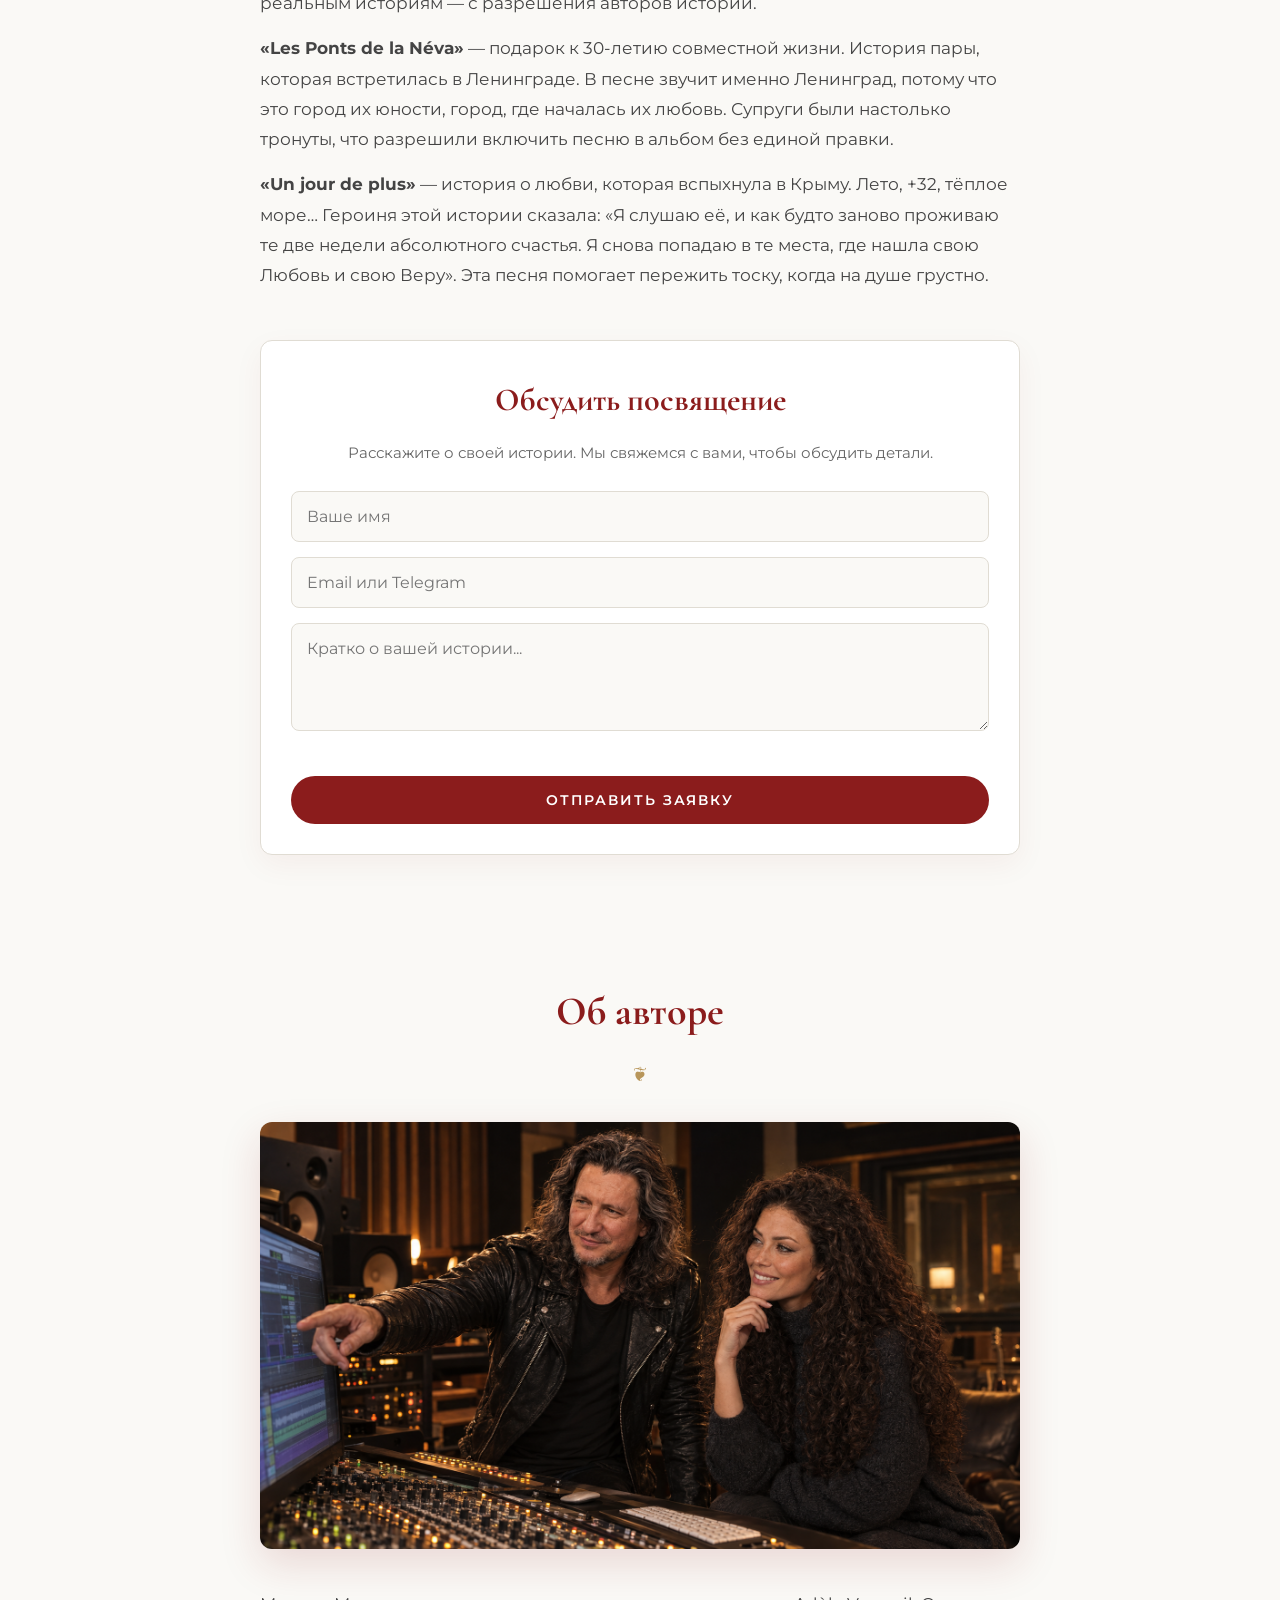
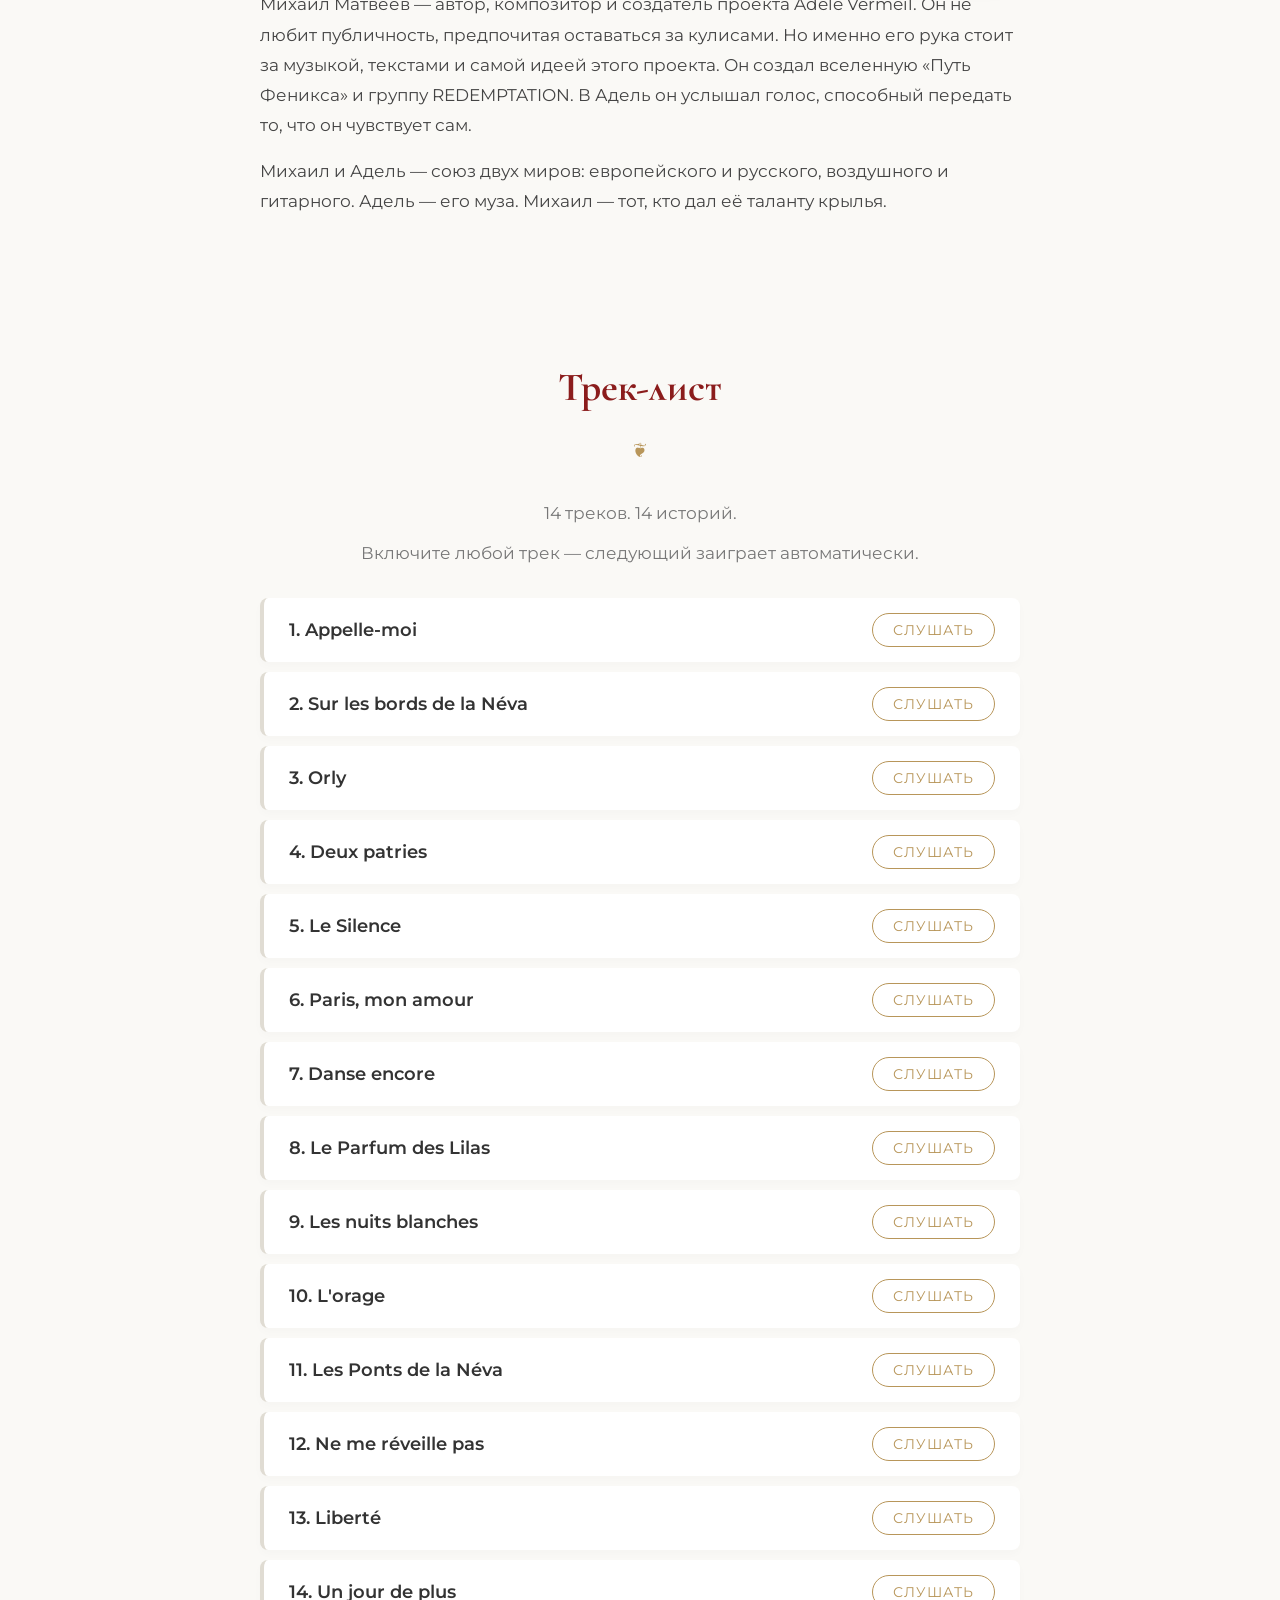
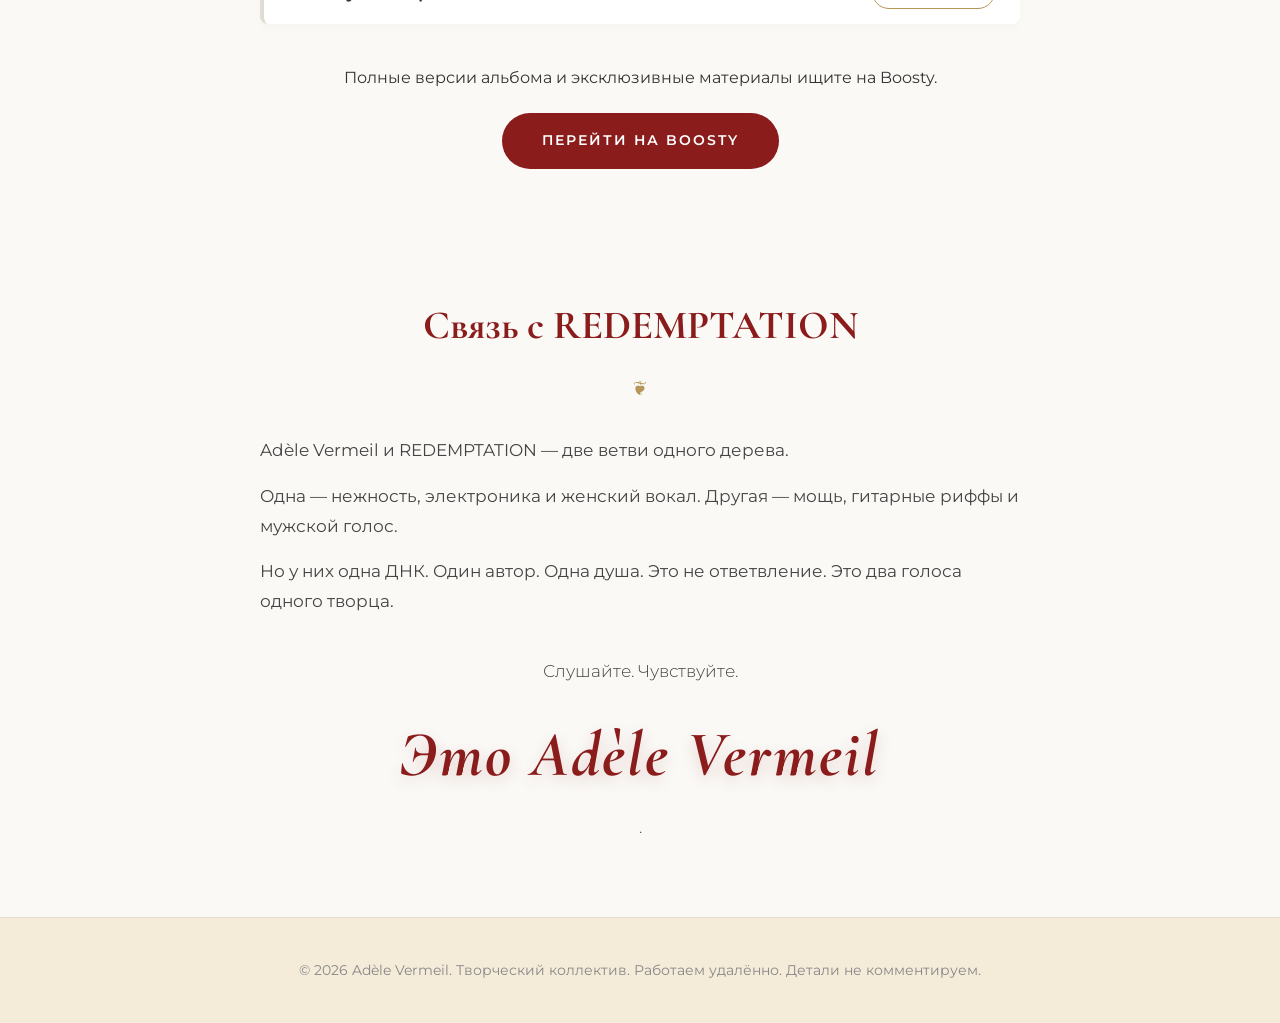
==== commit 68c94028: "Update index.html Замена кода" ====
--- a/index.html
+++ b/index.html
@@ -49,7 +49,8 @@
   <section id="concerts">
     <h2 data-i18n="concertsTitle">Концерты</h2>
     <div class="text-content">
-      <p data-i18n="concertsP1">Сейчас Adèle Vermeil работает в студийном формате. Но концертный формат мы не исключаем. Когда появится достаточный запрос от аудитории и найдётся подходящая площадка, где можно будет сохранить нужное звучание, мы обязательно рассмотрим эту возможность. Мы не спешим — и сообщим, когда будем готовы к такому шагу.</p>
+      <p data-i18n="concertsP1">Adèle Vermeil — это цифровой проект. Сейчас она живет в студийном звучании, но мы не исключаем создание уникального визуального шоу. Это будет не обычный концерт, а кинематографичное представление с 3D-графикой, проекциями и живым звуком.</p>
+      <p data-i18n="concertsP2">Когда появится достаточный запрос от аудитории и технологии позволят передать всё очарование Парижа и меланхолию Петербурга, мы обязательно воплотим это в жизнь. Мы не спешим. Великая любовь требует времени.</p>
     </div>
   </section>
 
